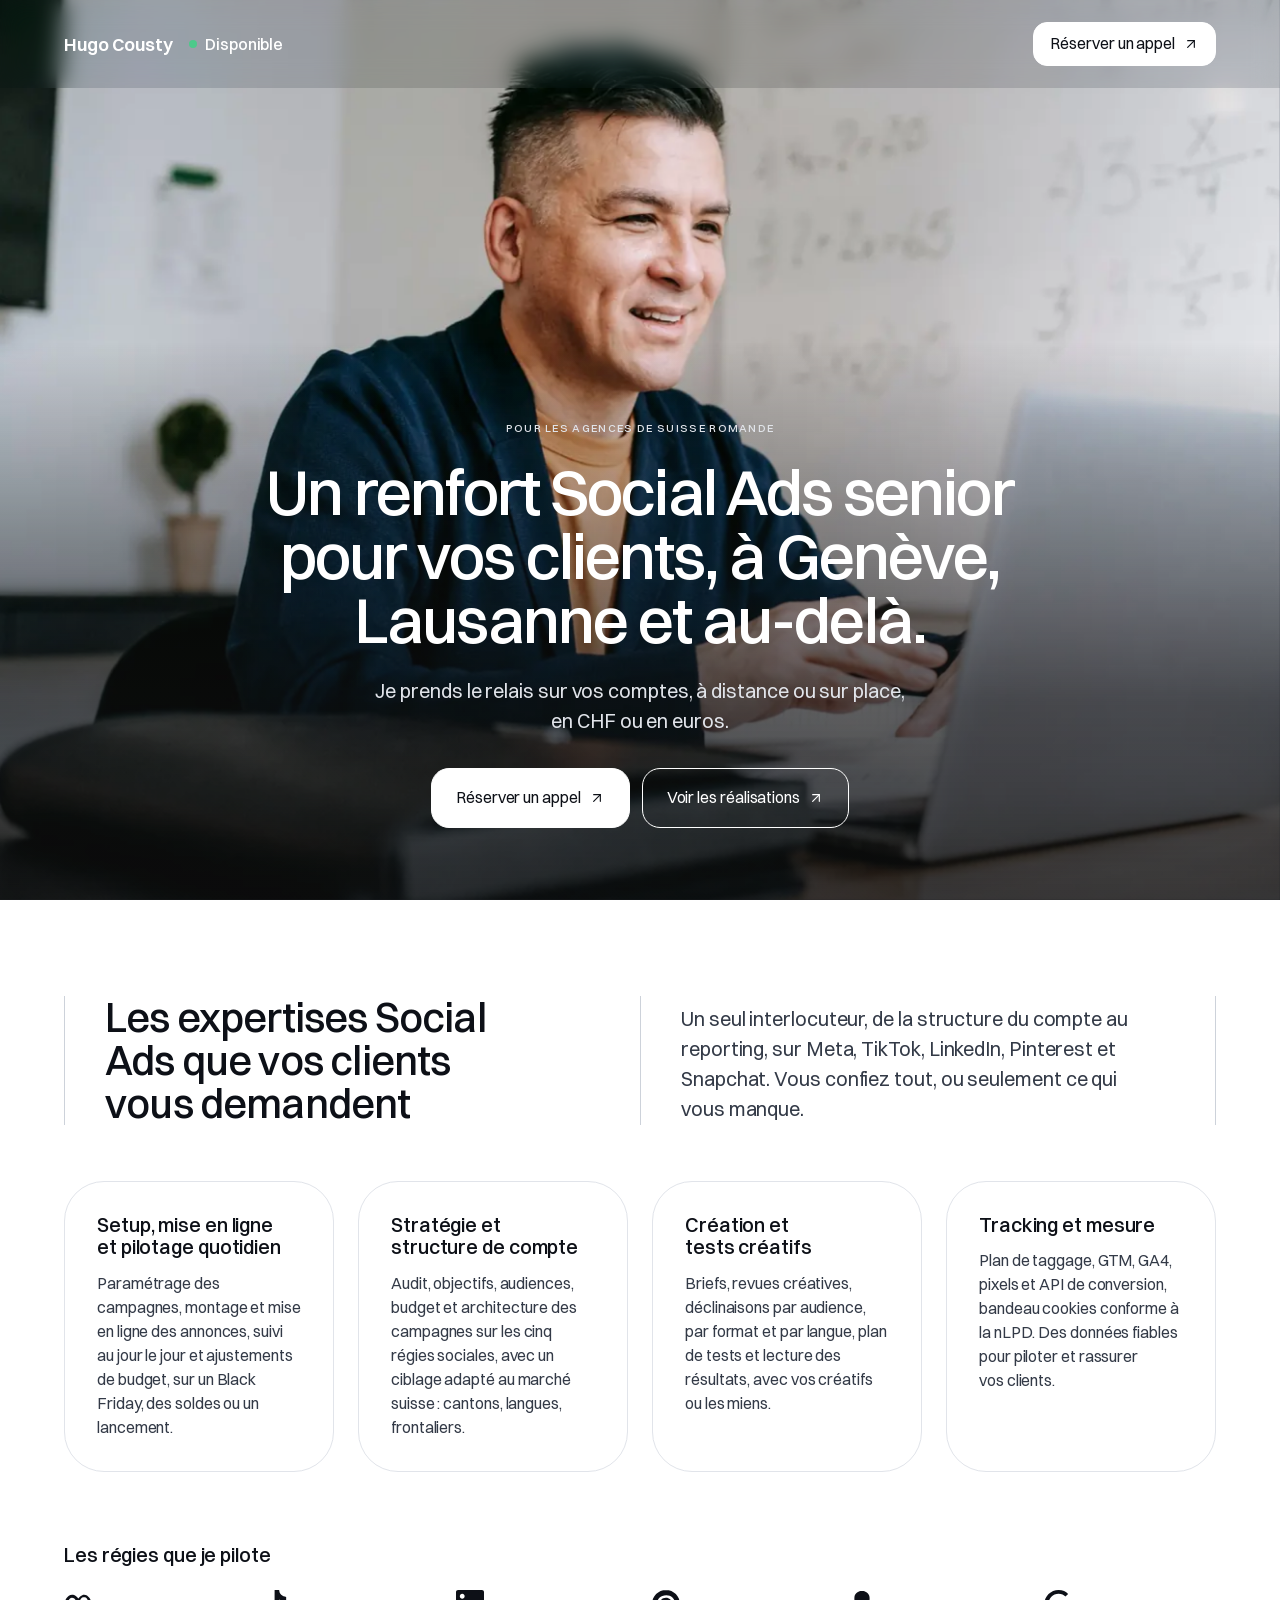
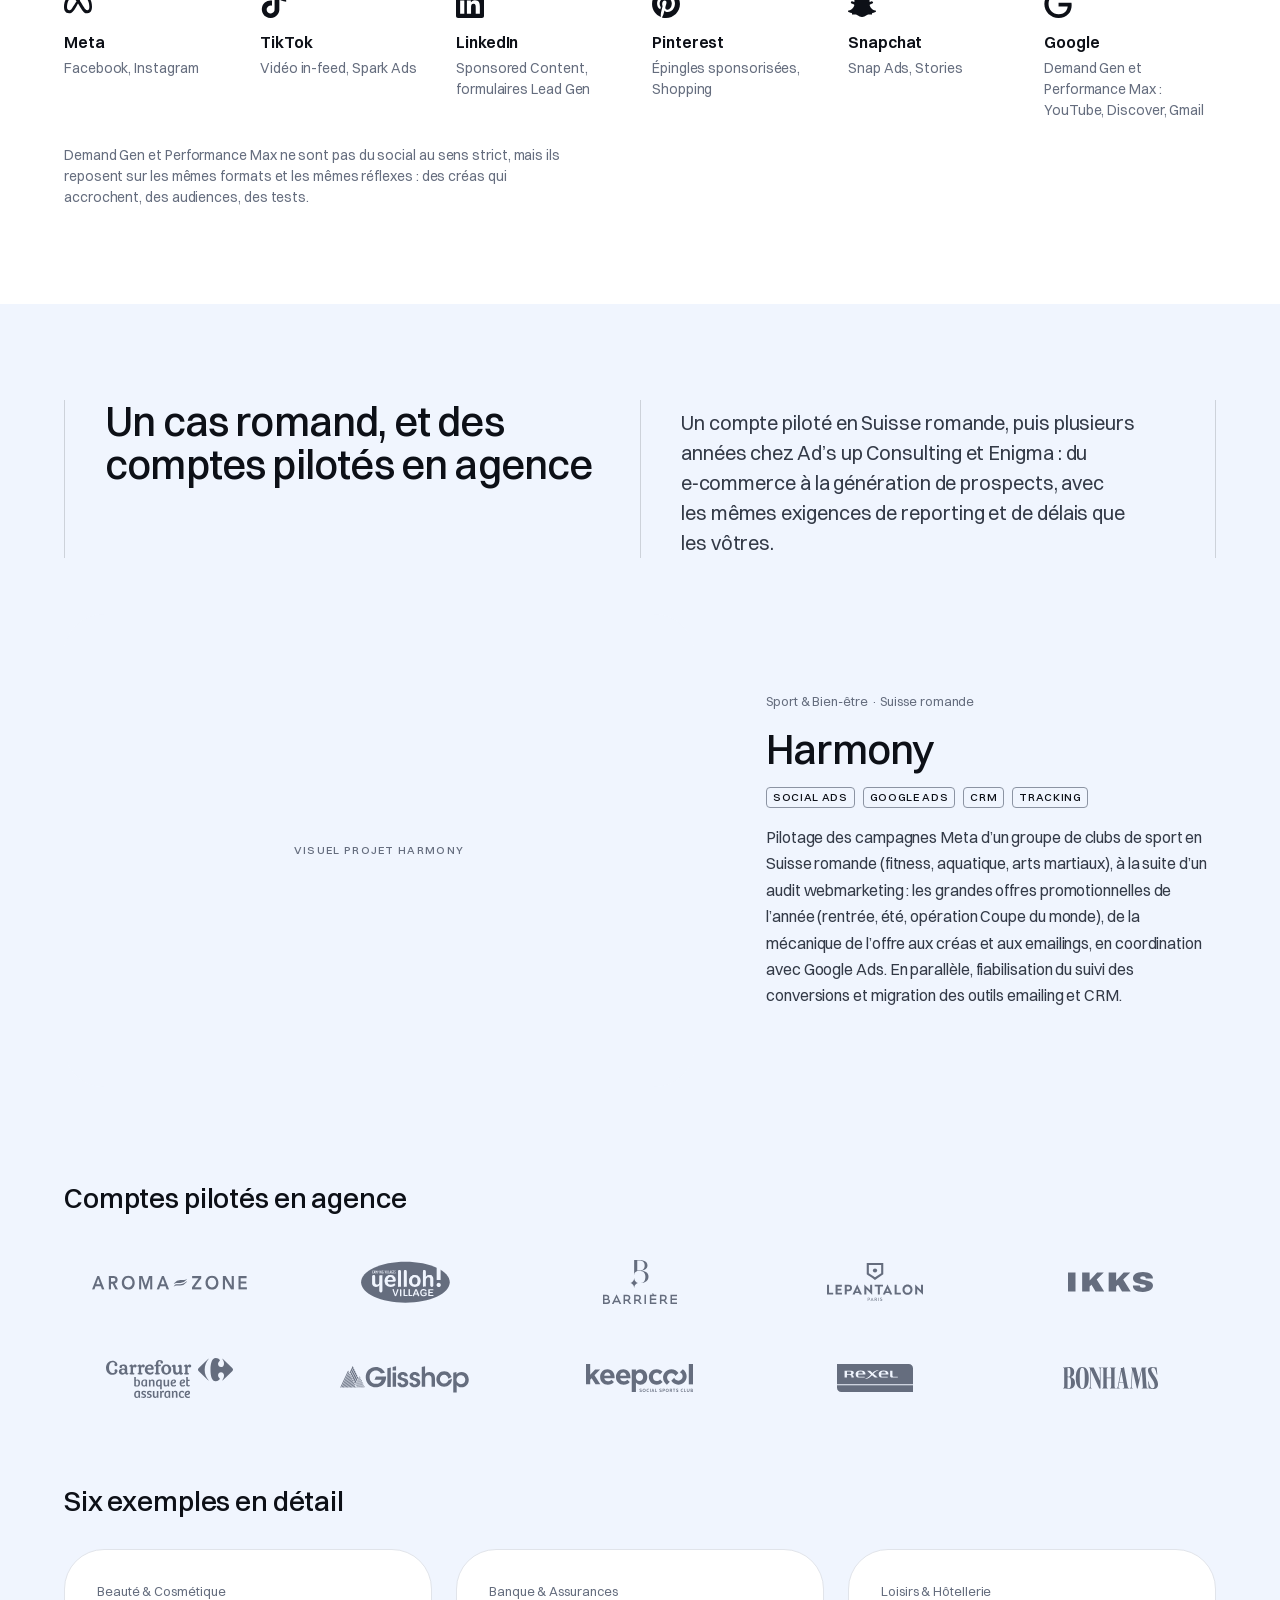
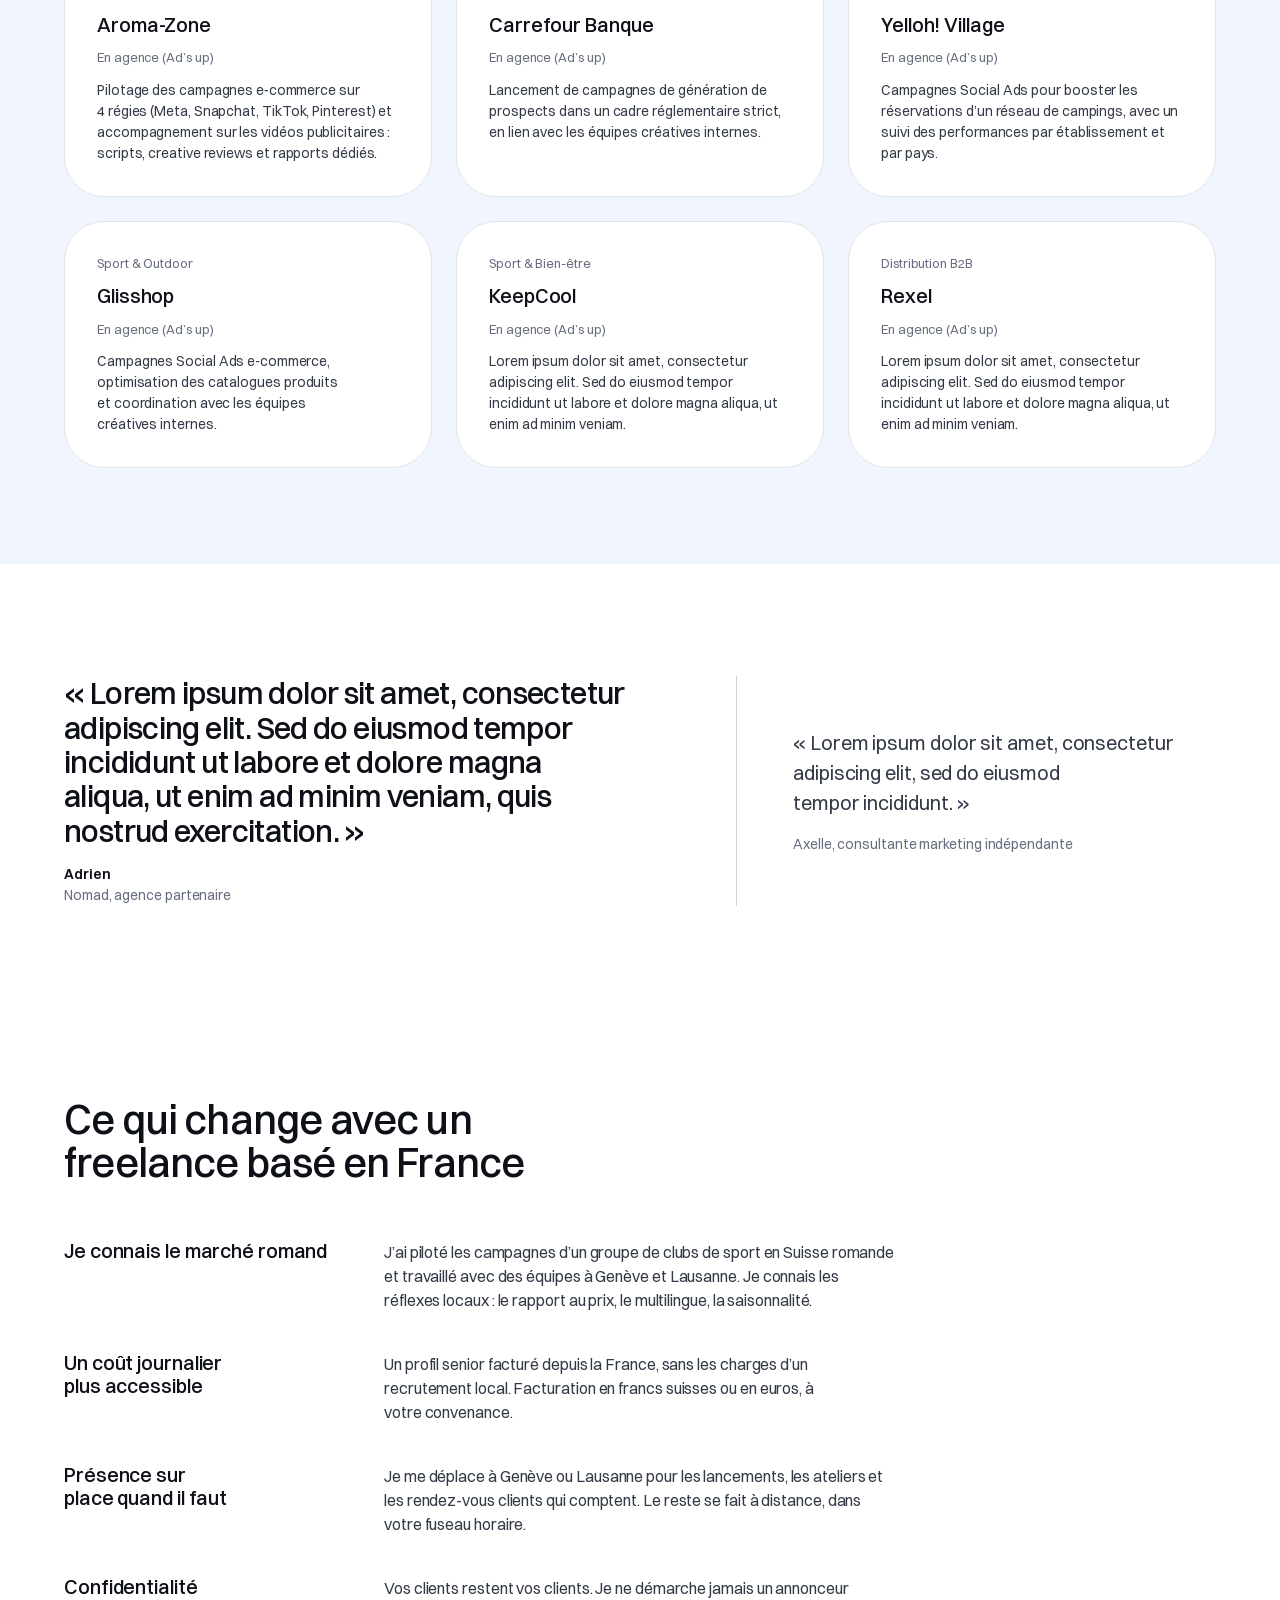
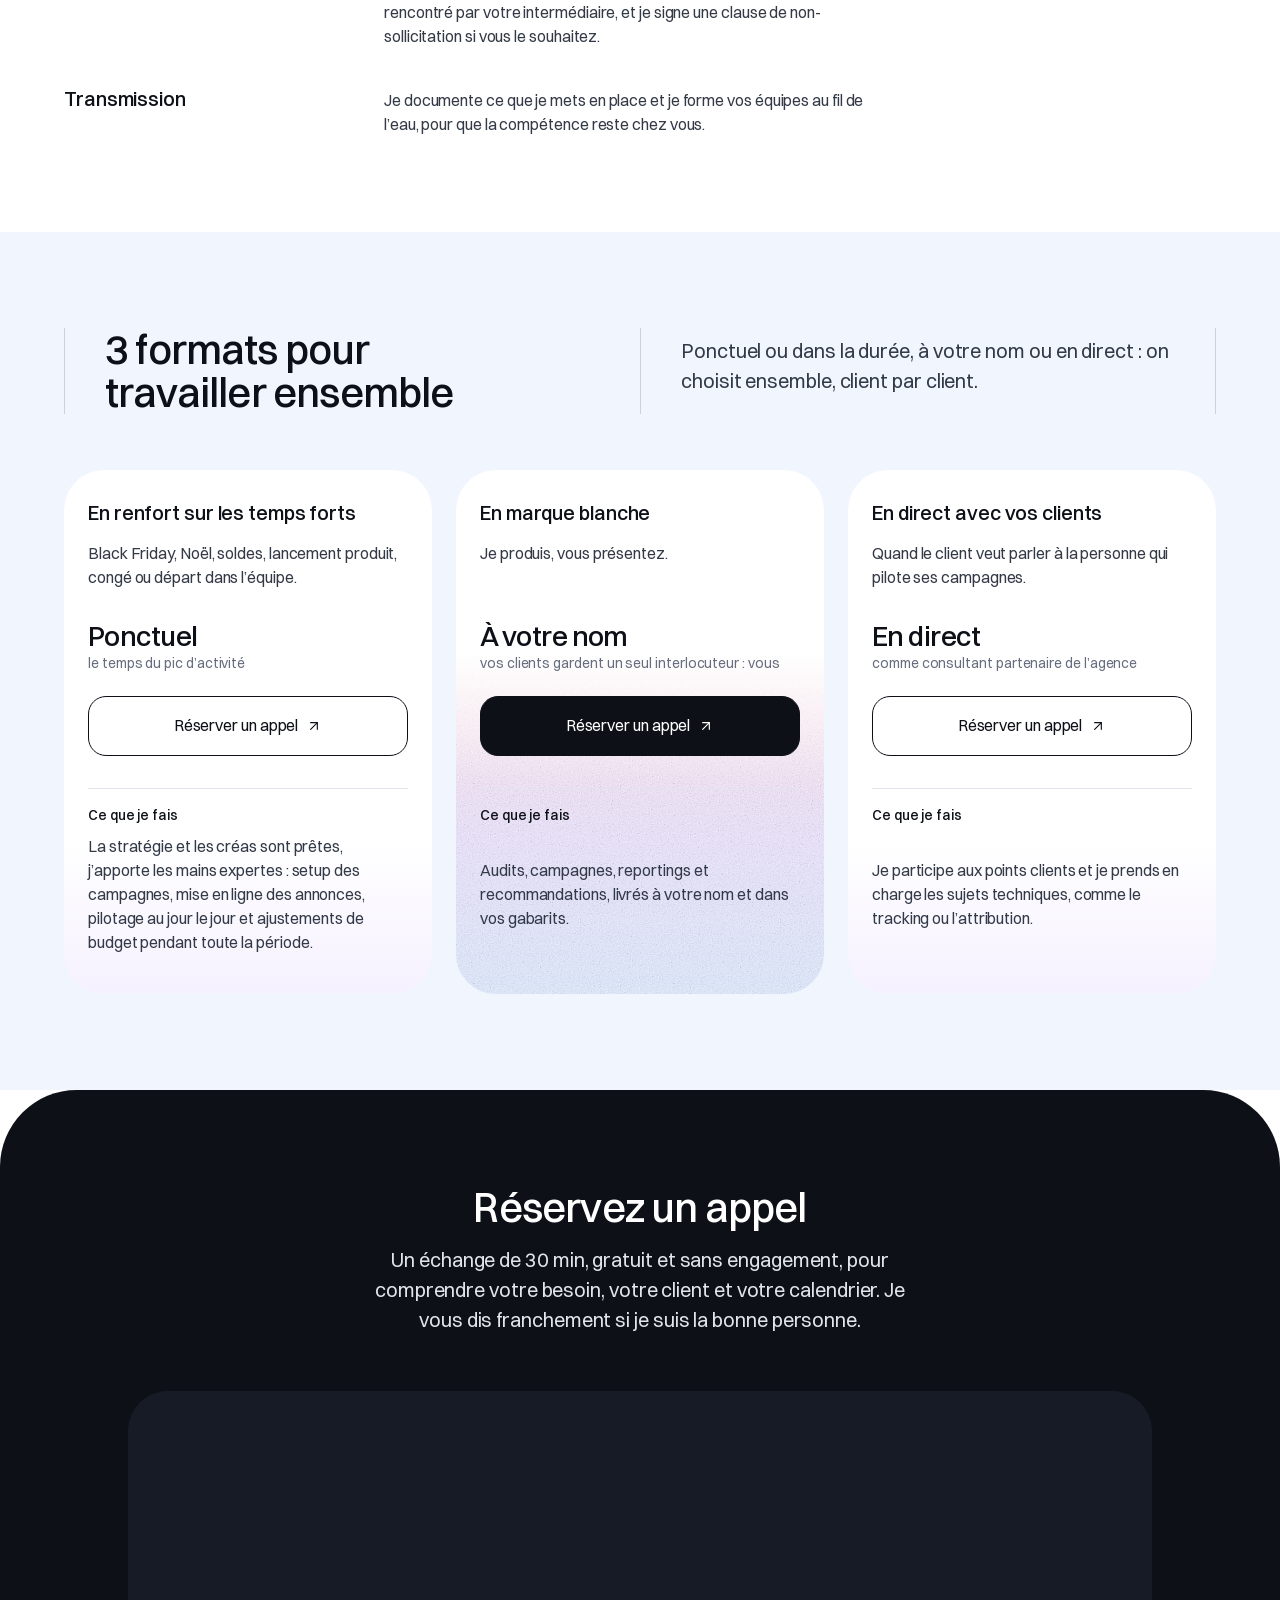
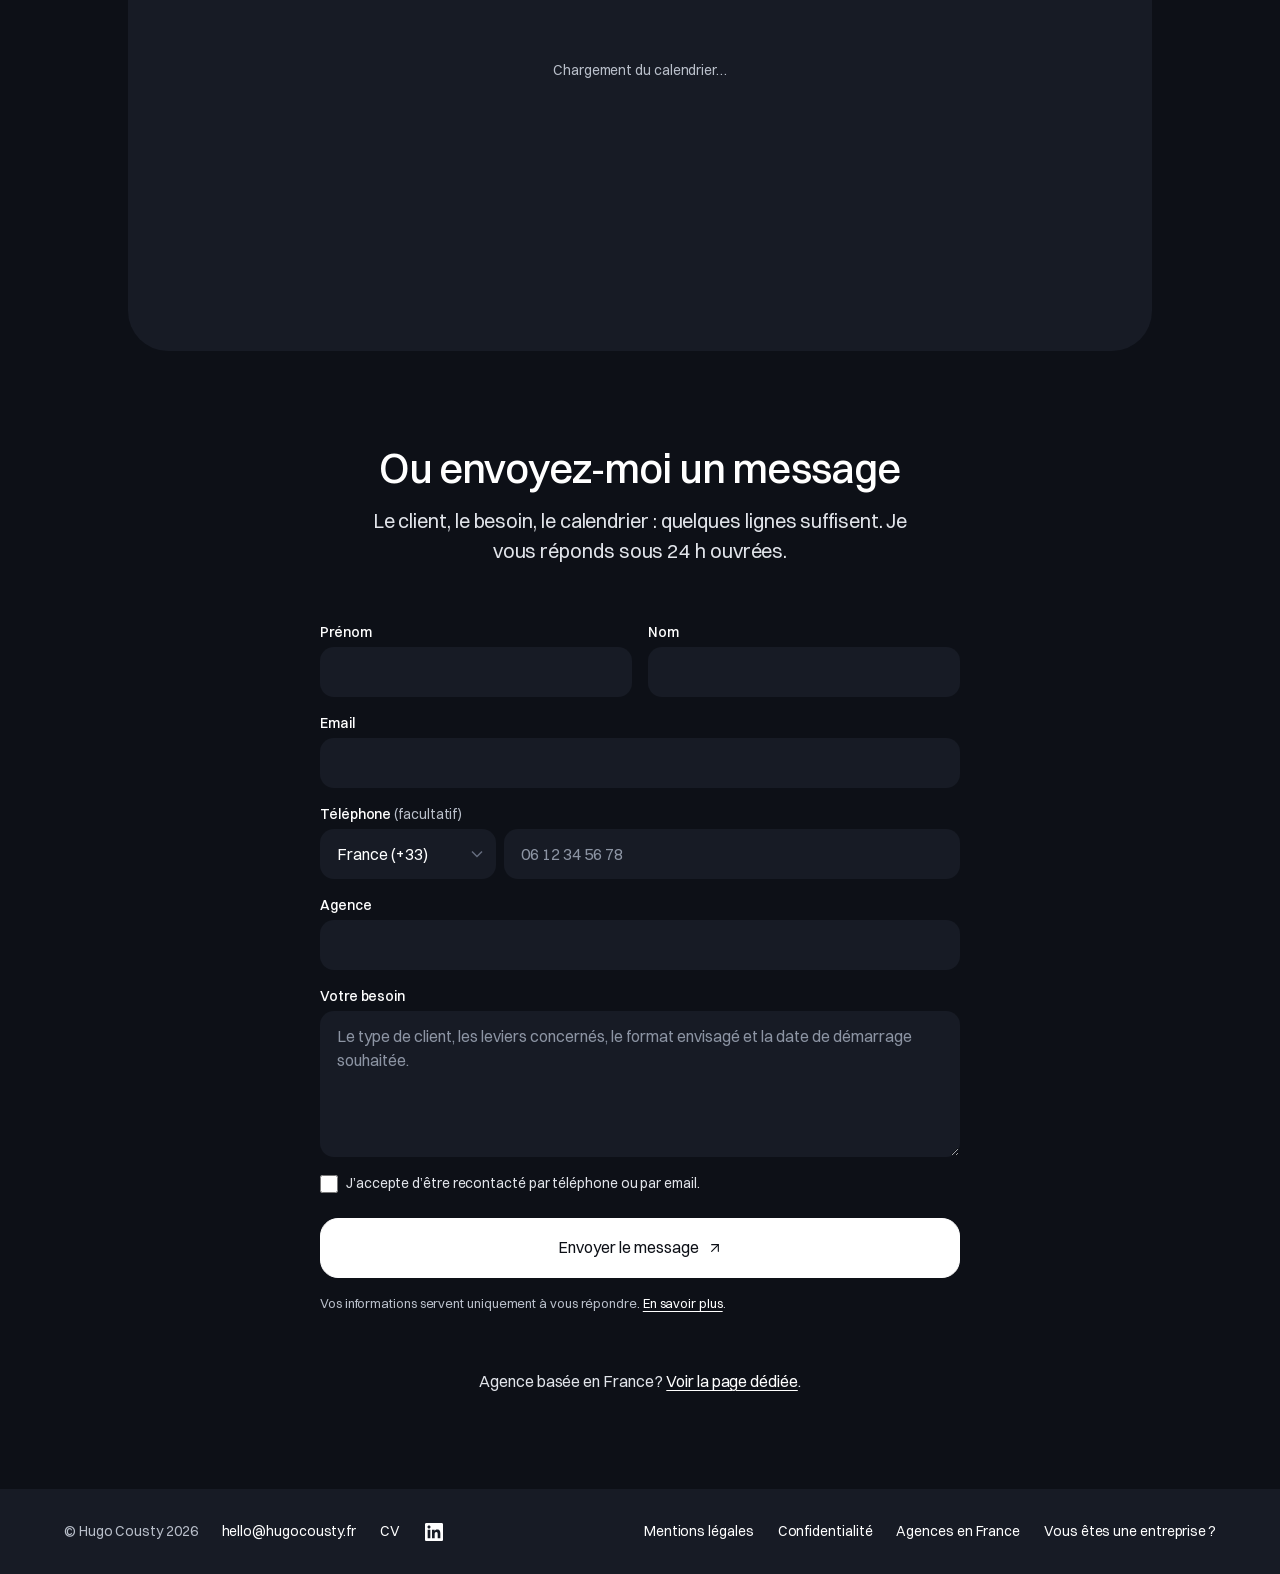
==== agences-suisse/index.html @ 8ebab6da "Pages agences : deux témoignages seulement (Adrien et Axelle) - Avis de Houda retiré des pages agenc" ====
<!doctype html>
<html lang="fr">
<head>
  <meta charset="utf-8">
  <meta name="viewport" content="width=device-width, initial-scale=1">
  <title>Consultant Social Ads freelance pour agences en Suisse romande · Hugo Cousty</title>
  <meta name="description" content="Renfort Social Ads senior pour agences de Genève, Lausanne et Suisse romande : Meta, TikTok, LinkedIn, Pinterest, Snapchat. Facturation en CHF, déplacements à Genève.">
  <link rel="canonical" href="https://hugocousty.fr/agences-suisse/">

  <meta property="og:type" content="website">
  <meta property="og:locale" content="fr_CH">
  <meta property="og:url" content="https://hugocousty.fr/agences-suisse/">
  <meta property="og:title" content="Consultant Social Ads freelance pour agences en Suisse romande · Hugo Cousty">
  <meta property="og:description" content="Renfort Social Ads senior pour agences de Genève, Lausanne et Suisse romande : Meta, TikTok, LinkedIn, Pinterest, Snapchat. Facturation en CHF, déplacements à Genève.">
  <meta property="og:image" content="https://hugocousty.fr/assets/img/og-image.jpg">
  <meta property="og:image:width" content="1200">
  <meta property="og:image:height" content="627">
  <meta name="twitter:card" content="summary_large_image">

  <link rel="preload" href="/assets/fonts/Switzer-400.woff2" as="font" type="font/woff2" crossorigin>
  <link rel="preload" href="/assets/fonts/Switzer-600.woff2" as="font" type="font/woff2" crossorigin>
  <link rel="stylesheet" href="/assets/css/tokens.css">
  <link rel="stylesheet" href="/assets/css/base.css">
  <link rel="stylesheet" href="/assets/css/sections.css">
  <script src="/assets/js/main.js" defer></script>
</head>
<body>

  <a class="skip-link" href="#contenu">Aller au contenu</a>

  <!-- HEADER (version page secondaire : retour à l'accueil + CTA vers le contact de cette page) -->
  <header class="site-header" data-header>
    <div class="site-header__inner">
      <a class="site-id" href="/" aria-label="Hugo Cousty, retour à l’accueil">
        <span class="site-id__name" aria-hidden="true">Hugo Cousty</span>
        <img class="avatar" src="/assets/img/avatar.webp" alt="" width="64" height="64">
        <span class="status"><span class="status__dot" aria-hidden="true"></span>Disponible</span>
      </a>
      <div class="site-header__actions">
        <a class="btn btn--primary btn--small site-header__cta" href="#reserver">Réserver un appel</a>
      </div>
    </div>
  </header>

  <main id="contenu">

    <!-- ===================================================================
         1. HERO — même composant que l'accueil : photo plein écran, texte dessus
         =================================================================== -->
    <section class="hero hero--center" id="top" aria-labelledby="hero-title" data-theme="inverse">
      <div class="hero__media">
        <img class="hero__photo" src="/assets/img/hero-hugo-1400.webp"
             srcset="/assets/img/hero-hugo-900.webp 900w, /assets/img/hero-hugo-1400.webp 1400w, /assets/img/hero-hugo-2000.webp 2000w"
             sizes="100vw" width="2000" height="1335" fetchpriority="high"
             alt="Hugo Cousty, souriant, au travail devant son ordinateur portable">
      </div>

      <div class="hero__body">
        <div class="hero__panel">
          <p class="eyebrow">Pour les agences de Suisse romande</p>
          <h1 class="hero__title" id="hero-title">Un renfort Social Ads senior pour vos clients, à Genève, Lausanne et au-delà.</h1>
          <p class="hero__lead">Je prends le relais sur vos comptes, à distance ou sur place, en CHF ou en euros.</p>

          <div class="hero__actions" data-sticky-cta-hide>
            <a class="btn btn--primary" href="#reserver">Réserver un appel</a>
            <a class="btn btn--secondary" href="#realisations">Voir les réalisations</a>
          </div>
        </div>
      </div>
    </section>


    <!-- ===================================================================
         2. EXPERTISES
         =================================================================== -->
    <section class="section" id="expertises" aria-labelledby="expertises-title">
      <div class="container">
        <header class="section-head">
          <h2 id="expertises-title">Les expertises Social Ads que vos clients vous demandent</h2>
          <p class="section-head__intro">Un seul interlocuteur, de la structure du compte au reporting, sur Meta, TikTok, LinkedIn, Pinterest et Snapchat. Vous confiez tout, ou seulement ce qui vous manque.</p>
        </header>

        <ul class="expertises">
          <li class="card">
            <h3 class="card__title">Setup, mise en ligne et pilotage quotidien</h3>
            <p>Paramétrage des campagnes, montage et mise en ligne des annonces, suivi au jour le jour et ajustements de budget, sur un Black Friday, des soldes ou un lancement.</p>
          </li>
          <li class="card">
            <h3 class="card__title">Stratégie et structure de compte</h3>
            <p>Audit, objectifs, audiences, budget et architecture des campagnes sur les cinq régies sociales, avec un ciblage adapté au marché suisse : cantons, langues, frontaliers.</p>
          </li>
          <li class="card">
            <h3 class="card__title">Création et tests créatifs</h3>
            <p>Briefs, revues créatives, déclinaisons par audience, par format et par langue, plan de tests et lecture des résultats, avec vos créatifs ou les miens.</p>
          </li>
          <li class="card">
            <h3 class="card__title">Tracking et mesure</h3>
            <p>Plan de taggage, GTM, GA4, pixels et API de conversion, bandeau cookies conforme à la nLPD. Des données fiables pour piloter et rassurer vos clients.</p>
          </li>
        </ul>

        <!-- Régies pilotées, Google Demand Gen et Performance Max en complément -->
        <div class="networks">
          <h3 class="networks__title">Les régies que je pilote</h3>
          <ul class="networks__list">
            <li class="network"><span class="network__logo" style="--logo: url(/assets/img/regies/meta.svg)" aria-hidden="true"></span><strong>Meta</strong><span>Facebook, Instagram</span></li>
            <li class="network"><span class="network__logo" style="--logo: url(/assets/img/regies/tiktok.svg)" aria-hidden="true"></span><strong>TikTok</strong><span>Vidéo in-feed, Spark Ads</span></li>
            <li class="network"><span class="network__logo" style="--logo: url(/assets/img/regies/linkedin.svg)" aria-hidden="true"></span><strong>LinkedIn</strong><span>Sponsored Content, formulaires Lead Gen</span></li>
            <li class="network"><span class="network__logo" style="--logo: url(/assets/img/regies/pinterest.svg)" aria-hidden="true"></span><strong>Pinterest</strong><span>Épingles sponsorisées, Shopping</span></li>
            <li class="network"><span class="network__logo" style="--logo: url(/assets/img/regies/snapchat.svg)" aria-hidden="true"></span><strong>Snapchat</strong><span>Snap Ads, Stories</span></li>
            <li class="network"><span class="network__logo" style="--logo: url(/assets/img/regies/google.svg)" aria-hidden="true"></span><strong>Google</strong><span>Demand Gen et Performance Max : YouTube, Discover, Gmail</span></li>
          </ul>
          <p class="networks__note">Demand Gen et Performance Max ne sont pas du social au sens strict, mais ils reposent sur les mêmes formats et les mêmes réflexes : des créas qui accrochent, des audiences, des tests.</p>
        </div>
      </div>
    </section>


    <!-- ===================================================================
         3. RÉALISATIONS — les 10 comptes pilotés en agence (logos), puis
         6 exemples détaillés. Pour détailler un autre compte : dupliquer
         une <li class="project-card">, en gardant un nombre pair.
         =================================================================== -->
    <section class="section section--sunken" id="realisations" aria-labelledby="realisations-title">
      <div class="container">
        <header class="section-head">
          <h2 id="realisations-title">Un cas romand, et des comptes pilotés en agence</h2>
          <p class="section-head__intro">Un compte piloté en Suisse romande, puis plusieurs années chez Ad’s up Consulting et Enigma : du e&#8209;commerce à la génération de prospects, avec les mêmes exigences de reporting et de délais que les vôtres.</p>
        </header>

        <!-- Projet à la une : Harmony, le cas romand -->
        <article class="featured" aria-labelledby="harmony-title">
          <div class="placeholder featured__visual" role="img" aria-label="Visuel projet Harmony : écrans des campagnes et des offres">Visuel projet Harmony</div>

          <div class="featured__body">
            <p class="project__sector">Sport &amp; Bien-être · Suisse romande</p>
            <h3 class="featured__title" id="harmony-title">Harmony</h3>
            <ul class="tags" aria-label="Expertises mobilisées">
              <li class="tag">Social Ads</li>
              <li class="tag">Google Ads</li>
              <li class="tag">CRM</li>
              <li class="tag">Tracking</li>
            </ul>
            <p>Pilotage des campagnes Meta d’un groupe de clubs de sport en Suisse romande (fitness, aquatique, arts martiaux), à la suite d’un audit webmarketing : les grandes offres promotionnelles de l’année (rentrée, été, opération Coupe du monde), de la mécanique de l’offre aux créas et aux emailings, en coordination avec Google Ads. En parallèle, fiabilisation du suivi des conversions et migration des outils emailing et CRM.</p>
          </div>
        </article>

        <h3 class="projects__subtitle">Comptes pilotés en agence</h3>

        <ul class="logos__list logos__list--ten" aria-label="Comptes pilotés en agence">
          <li><span class="client-logo" role="img" aria-label="Aroma-Zone" style="--logo: url(/assets/img/logos/aroma-zone.svg); --logo-ratio: 268 / 26; --logo-h: 15px"></span></li>
          <li><span class="client-logo" role="img" aria-label="Yelloh! Village" style="--logo: url(/assets/img/logos/yelloh-village.svg); --logo-ratio: 45 / 21; --logo-h: 42px"></span></li>
          <li><span class="client-logo" role="img" aria-label="Groupe Barrière" style="--logo: url(/assets/img/logos/groupe-barriere.svg); --logo-ratio: 81 / 48; --logo-h: 44px"></span></li>
          <li><span class="client-logo" role="img" aria-label="Le Pantalon" style="--logo: url(/assets/img/logos/le-pantalon.svg); --logo-ratio: 705.31 / 279.55; --logo-h: 38px"></span></li>
          <li><span class="client-logo" role="img" aria-label="IKKS" style="--logo: url(/assets/img/logos/ikks.svg); --logo-ratio: 718 / 168.5; --logo-h: 20px"></span></li>
          <li><span class="client-logo" role="img" aria-label="Carrefour Banque" style="--logo: url(/assets/img/logos/carrefour-banque.svg); --logo-ratio: 322.3 / 101.5; --logo-h: 40px"></span></li>
          <li><span class="client-logo" role="img" aria-label="Glisshop" style="--logo: url(/assets/img/logos/glisshop.svg); --logo-ratio: 222 / 50; --logo-h: 29px"></span></li>
          <li><span class="client-logo" role="img" aria-label="KeepCool" style="--logo: url(/assets/img/logos/keepcool.svg); --logo-ratio: 107 / 28; --logo-h: 28px"></span></li>
          <li><span class="client-logo" role="img" aria-label="Rexel" style="--logo: url(/assets/img/logos/rexel.svg); --logo-ratio: 162.69 / 59.87; --logo-h: 28px"></span></li>
          <li><span class="client-logo" role="img" aria-label="Bonhams" style="--logo: url(/assets/img/logos/bonhams.svg); --logo-ratio: 522 / 120; --logo-h: 22px"></span></li>
        </ul>

        <h3 class="projects__subtitle">Six exemples en détail</h3>

        <ul class="projects" aria-label="Exemples détaillés">

          <li class="project-card">
            <p class="project__sector">Beauté &amp; Cosmétique</p>
            <h3 class="project-card__title">Aroma-Zone</h3>
            <p class="project-card__context">En agence (Ad’s up)</p>
            <p>Pilotage des campagnes e&#8209;commerce sur 4&nbsp;régies (Meta, Snapchat, TikTok, Pinterest) et accompagnement sur les vidéos publicitaires : scripts, creative reviews et rapports dédiés.</p>
          </li>

          <li class="project-card">
            <p class="project__sector">Banque &amp; Assurances</p>
            <h3 class="project-card__title">Carrefour Banque</h3>
            <p class="project-card__context">En agence (Ad’s up)</p>
            <p>Lancement de campagnes de génération de prospects dans un cadre réglementaire strict, en lien avec les équipes créatives internes.</p>
          </li>

          <li class="project-card">
            <p class="project__sector">Loisirs &amp; Hôtellerie</p>
            <h3 class="project-card__title">Yelloh! Village</h3>
            <p class="project-card__context">En agence (Ad’s up)</p>
            <p>Campagnes Social Ads pour booster les réservations d’un réseau de campings, avec un suivi des performances par établissement et par pays.</p>
          </li>

          <li class="project-card">
            <p class="project__sector">Sport &amp; Outdoor</p>
            <h3 class="project-card__title">Glisshop</h3>
            <p class="project-card__context">En agence (Ad’s up)</p>
            <p>Campagnes Social Ads e&#8209;commerce, optimisation des catalogues produits et coordination avec les équipes créatives internes.</p>
          </li>

          <li class="project-card">
            <p class="project__sector">Sport &amp; Bien-être</p>
            <h3 class="project-card__title">KeepCool</h3>
            <p class="project-card__context">En agence (Ad’s up)</p>
            <!-- À remplacer : texte provisoire -->
            <p>Lorem ipsum dolor sit amet, consectetur adipiscing elit. Sed do eiusmod tempor incididunt ut labore et dolore magna aliqua, ut enim ad minim veniam.</p>
          </li>

          <li class="project-card">
            <p class="project__sector">Distribution B2B</p>
            <h3 class="project-card__title">Rexel</h3>
            <p class="project-card__context">En agence (Ad’s up)</p>
            <!-- À remplacer : texte provisoire -->
            <p>Lorem ipsum dolor sit amet, consectetur adipiscing elit. Sed do eiusmod tempor incididunt ut labore et dolore magna aliqua, ut enim ad minim veniam.</p>
          </li>

        </ul>
      </div>
    </section>


    <!-- ===================================================================
         4. TÉMOIGNAGES — les mêmes témoignages clients que l'accueil
         (section 7 de index.html) : copier-coller les textes une fois
         remplis. Pas de témoignage d'agence pour l'instant.
         =================================================================== -->
    <section class="section" id="temoignages" aria-labelledby="temoignages-title">
      <div class="container">
        <h2 class="visually-hidden" id="temoignages-title">Témoignages de clients</h2>

        <div class="testimonials">
          <figure class="testimonial testimonial--main">
            <!-- À remplacer : texte provisoire -->
            <blockquote class="testimonial__quote">
              <p>«&nbsp;Lorem ipsum dolor sit amet, consectetur adipiscing elit. Sed do eiusmod tempor incididunt ut labore et dolore magna aliqua, ut enim ad minim veniam, quis nostrud exercitation.&nbsp;»</p>
            </blockquote>
            <figcaption class="testimonial__author">
              <span class="testimonial__name">Adrien</span>
              <span class="testimonial__role">Nomad, agence partenaire</span>
            </figcaption>
          </figure>

          <figure class="testimonial testimonial--solo">
            <!-- À remplacer : texte provisoire -->
            <blockquote class="testimonial__quote">
              <p>«&nbsp;Lorem ipsum dolor sit amet, consectetur adipiscing elit, sed do eiusmod tempor incididunt.&nbsp;»</p>
            </blockquote>
            <figcaption class="testimonial__author">Axelle, consultante marketing indépendante</figcaption>
          </figure>


        </div>
      </div>
    </section>


    <!-- ===================================================================
         5. CE QUE VOUS Y GAGNEZ
         =================================================================== -->
    <section class="section" aria-labelledby="gains-title">
      <div class="container">
        <header class="section-head">
          <h2 id="gains-title">Ce qui change avec un freelance basé en France</h2>
        </header>

        <ul class="points">
          <li class="points__item">
            <h3>Je connais le marché romand</h3>
            <p>J’ai piloté les campagnes d’un groupe de clubs de sport en Suisse romande et travaillé avec des équipes à Genève et Lausanne. Je connais les réflexes locaux : le rapport au prix, le multilingue, la saisonnalité.</p>
          </li>
          <li class="points__item">
            <h3>Un coût journalier plus accessible</h3>
            <p>Un profil senior facturé depuis la France, sans les charges d’un recrutement local. Facturation en francs suisses ou en euros, à votre convenance.</p>
          </li>
          <li class="points__item">
            <h3>Présence sur place quand il faut</h3>
            <p>Je me déplace à Genève ou Lausanne pour les lancements, les ateliers et les rendez-vous clients qui comptent. Le reste se fait à distance, dans votre fuseau horaire.</p>
          </li>
          <li class="points__item">
            <h3>Confidentialité</h3>
            <p>Vos clients restent vos clients. Je ne démarche jamais un annonceur rencontré par votre intermédiaire, et je signe une clause de non-sollicitation si vous le souhaitez.</p>
          </li>
          <li class="points__item">
            <h3>Transmission</h3>
            <p>Je documente ce que je mets en place et je forme vos équipes au fil de l’eau, pour que la compétence reste chez vous.</p>
          </li>
        </ul>
      </div>
    </section>



    <!-- ===================================================================
         6. FORMATS DE COLLABORATION (ancre #formats)
         =================================================================== -->
    <section class="section section--sunken" id="formats" aria-labelledby="formats-title">
      <div class="container">
        <header class="section-head">
          <h2 id="formats-title">3&nbsp;formats pour travailler ensemble</h2>
          <p class="section-head__intro">Ponctuel ou dans la durée, à votre nom ou en direct&nbsp;: on choisit ensemble, client par client.</p>
        </header>

        <!-- Cartes façon grille tarifaire, comme sur l'accueil. Le format
             mis en avant (offer--featured) a le bouton plein et le dégradé. -->
        <ul class="offers">
          <li class="offer">
            <h3 class="offer__title">En renfort sur les temps forts</h3>
            <p class="offer__pitch">Black Friday, Noël, soldes, lancement produit, congé ou départ dans l’équipe.</p>
            <p class="offer__value">Ponctuel <span>le temps du pic d’activité</span></p>
            <a class="btn btn--secondary btn--block" href="#reserver">Réserver un appel</a>
            <div class="offer__row">
              <p class="offer__label">Ce que je fais</p>
              <p>La stratégie et les créas sont prêtes, j’apporte les mains expertes&nbsp;: setup des campagnes, mise en ligne des annonces, pilotage au jour le jour et ajustements de budget pendant toute la période.</p>
            </div>
          </li>
          <li class="offer offer--featured">
            <h3 class="offer__title">En marque blanche</h3>
            <p class="offer__pitch">Je produis, vous présentez.</p>
            <p class="offer__value">À votre nom <span>vos clients gardent un seul interlocuteur&nbsp;: vous</span></p>
            <a class="btn btn--primary btn--block" href="#reserver">Réserver un appel</a>
            <div class="offer__row">
              <p class="offer__label">Ce que je fais</p>
              <p>Audits, campagnes, reportings et recommandations, livrés à votre nom et dans vos gabarits.</p>
            </div>
          </li>
          <li class="offer">
            <h3 class="offer__title">En direct avec vos clients</h3>
            <p class="offer__pitch">Quand le client veut parler à la personne qui pilote ses campagnes.</p>
            <p class="offer__value">En direct <span>comme consultant partenaire de l’agence</span></p>
            <a class="btn btn--secondary btn--block" href="#reserver">Réserver un appel</a>
            <div class="offer__row">
              <p class="offer__label">Ce que je fais</p>
              <p>Je participe aux points clients et je prends en charge les sujets techniques, comme le tracking ou l’attribution.</p>
            </div>
          </li>
        </ul>
      </div>
    </section>

    <!-- ===================================================================
         7. CONTACT (ancre #contact) — mêmes deux chemins que l'accueil
         =================================================================== -->
    <section class="section section--contact" id="contact" aria-labelledby="contact-title" data-theme="inverse" data-sticky-cta-hide>
      <div class="container">
        <!-- Deux façons de prendre contact, l'une sous l'autre et toutes deux
             visibles : réserver un appel (calendrier Cal.com), ou écrire
             (formulaire Brevo). #reserver est la cible des boutons « Réserver ». -->
        <div class="contact__block" id="reserver">
          <header class="section-head section-head--center">
            <h2 id="contact-title">Réservez un appel</h2>
            <p class="section-head__intro">Un échange de 30&nbsp;min, gratuit et sans engagement, pour comprendre votre besoin, votre client et votre calendrier. Je vous dis franchement si je suis la bonne personne.</p>
          </header>
          <!-- Calendrier Cal.com, chargé par main.js (module 6) à l'approche de la
               section. Pour changer de type de rendez-vous : modifier
               data-cal-link ici. -->
          <div class="booking" id="cal-booking" data-cal-link="hugo-cousty-zfq5r8/secret" data-cal-namespace="secret"></div>
        </div>

        <div class="contact__block contact__block--form">
          <header class="section-head section-head--center">
            <h2 id="message-title">Ou envoyez&#8209;moi un message</h2>
            <p class="section-head__intro">Le client, le besoin, le calendrier&nbsp;: quelques lignes suffisent. Je vous réponds sous 24&nbsp;h ouvrées.</p>
          </header>
          <!-- FORMULAIRE BREVO
               Envoi vers le formulaire Brevo « contact » : chaque demande crée
               ou met à jour un contact dans Brevo. Les noms de champs (PRENOM,
               NOM, EMAIL, SMS, ENTREPRISE, DETAILS, OPT_IN) sont ceux des
               attributs Brevo : ne pas les renommer.
               main.js envoie le formulaire en arrière-plan puis redirige vers
               /merci/ ; sans JS, l'envoi classique affiche la page de Brevo.
               « email_address_check » est le piège à robots de Brevo. -->
          <form class="form" action="https://69d584e9.sibforms.com/serve/[base64]" method="post" data-contact-form>
            <div class="form__row">
              <div class="field">
                <label class="field__label" for="contact-prenom">Prénom</label>
                <input class="field__input" id="contact-prenom" name="PRENOM" type="text" maxlength="200" autocomplete="given-name" required>
              </div>
              <div class="field">
                <label class="field__label" for="contact-nom">Nom</label>
                <input class="field__input" id="contact-nom" name="NOM" type="text" maxlength="200" autocomplete="family-name" required>
              </div>
            </div>
            <div class="field">
              <label class="field__label" for="contact-email">Email</label>
              <input class="field__input" id="contact-email" name="EMAIL" type="email" autocomplete="email" required>
            </div>
            <div class="field">
              <label class="field__label" for="contact-tel">Téléphone <span class="field__optional">(facultatif)</span></label>
              <div class="field__phone">
                <select class="field__input" name="SMS__COUNTRY_CODE" aria-label="Indicatif du pays" autocomplete="tel-country-code">
                  <option value="+33" selected>France (+33)</option>
                  <option value="+41">Suisse (+41)</option>
                  <option value="+32">Belgique (+32)</option>
                  <option value="+352">Luxembourg (+352)</option>
                  <option value="+377">Monaco (+377)</option>
                  <option value="+1">Canada / États-Unis (+1)</option>
                  <option value="+49">Allemagne (+49)</option>
                  <option value="+34">Espagne (+34)</option>
                  <option value="+39">Italie (+39)</option>
                  <option value="+44">Royaume-Uni (+44)</option>
                  <option value="+31">Pays-Bas (+31)</option>
                  <option value="+351">Portugal (+351)</option>
                </select>
                <input class="field__input" id="contact-tel" name="SMS" type="tel" inputmode="tel" autocomplete="tel-national" pattern="[0-9 .()+\-]{6,22}" placeholder="06 12 34 56 78">
              </div>
            </div>
            <div class="field">
              <label class="field__label" for="contact-entreprise">Agence</label>
              <input class="field__input" id="contact-entreprise" name="ENTREPRISE" type="text" maxlength="200" autocomplete="organization" required>
            </div>
            <div class="field">
              <label class="field__label" for="contact-details">Votre besoin</label>
              <textarea class="field__input" id="contact-details" name="DETAILS" rows="5" maxlength="500" required placeholder="Le type de client, les leviers concernés, le format envisagé et la date de démarrage souhaitée."></textarea>
            </div>
            <label class="field__check">
              <input type="checkbox" name="OPT_IN" value="1" required>
              <span>J’accepte d’être recontacté par téléphone ou par email.</span>
            </label>
            <div class="field field--trap" aria-hidden="true">
              <label for="contact-check">Ne pas remplir</label>
              <input id="contact-check" name="email_address_check" type="text" value="" tabindex="-1" autocomplete="off">
            </div>
            <input type="hidden" name="locale" value="fr">

            <button class="btn btn--primary btn--block contact__cta" type="submit">Envoyer le message</button>
            <p class="field__note form__status" role="status" aria-live="polite" data-form-status></p>
            <p class="field__note">Vos informations servent uniquement à vous répondre. <a href="/confidentialite/">En savoir plus</a>.</p>
          </form>
        </div>

        <p class="contact__alt">Agence basée en France&#8239;? <a href="/agences/">Voir la page dédiée</a>.</p>

        <!-- Grand nom en signature, en bas de la section Contact (décoratif) -->
      </div>
    </section>

  </main>


  <!-- FOOTER -->
  <footer class="site-footer site-footer--joined" data-theme="inverse" data-footer>
    <div class="container">
      <div class="site-footer__bar">
        <p class="site-footer__meta">© Hugo Cousty 2026 <a href="mailto:hello@hugocousty.fr">hello@hugocousty.fr</a> <a href="/cv/">CV</a> <a class="site-footer__social" href="https://www.linkedin.com/in/hugo-cousty/" target="_blank" rel="noopener" aria-label="LinkedIn de Hugo Cousty (nouvel onglet)"><span class="site-footer__icon" aria-hidden="true"></span></a></p>
        <ul class="site-footer__list">
          <li><a href="/mentions-legales/">Mentions légales</a></li>
          <li><a href="/confidentialite/">Confidentialité</a></li>
          <li><a href="/agences/">Agences en France</a></li>
          <li><a href="/">Vous êtes une entreprise&#8239;?</a></li>
        </ul>
      </div>
    </div>
  </footer>


  <!-- BARRE CTA MOBILE — collée en bas d'écran (< 768 px) -->
  <div class="sticky-cta" data-theme="inverse" data-sticky-cta>
    <a class="btn btn--primary btn--block" href="#reserver">Réserver un appel</a>
  </div>

</body>
</html>
---- assets/css/tokens.css ----
/* ==========================================================================
   TOKENS — hugocousty.fr
   --------------------------------------------------------------------------
   Toutes les valeurs visuelles du site sont définies ici, et uniquement ici.
   base.css et sections.css ne contiennent aucune valeur en dur.

   Deux parties :
   A. DESIGN SYSTEM — copie des tokens du projet Claude Design
      « Hugo Cousty Design System » (dossier tokens/). Mêmes noms, mêmes
      valeurs. Pour mettre à jour : recopier le fichier correspondant.
   B. SITE — quelques tokens propres au site (en-tête, slider, profondeur…),
      toujours exprimés à partir des tokens du design system.
   ========================================================================== */


/* ==========================================================================
   A. DESIGN SYSTEM
   ========================================================================== */

/* --- A1. Police (tokens/fonts.css) ------------------------------------------
   Switzer (Indian Type Foundry), police unique du site. Gratuite via
   Fontshare, y compris pour un usage commercial (ITF Free Font License,
   voir /assets/fonts/Switzer-licence.txt). Hébergée sur le site :
   4 graisses (400, 500, 600, 700). */

@font-face {
  font-family: "Switzer";
  src: url("../fonts/Switzer-400.woff2") format("woff2");
  font-weight: 400;
  font-style: normal;
  font-display: swap;
}
@font-face {
  font-family: "Switzer";
  src: url("../fonts/Switzer-500.woff2") format("woff2");
  font-weight: 500;
  font-style: normal;
  font-display: swap;
}
@font-face {
  font-family: "Switzer";
  src: url("../fonts/Switzer-600.woff2") format("woff2");
  font-weight: 600;
  font-style: normal;
  font-display: swap;
}
@font-face {
  font-family: "Switzer";
  src: url("../fonts/Switzer-700.woff2") format("woff2");
  font-weight: 700;
  font-style: normal;
  font-display: swap;
}

:root {
  --font-sans: "Switzer", "SF Pro Text", -apple-system, BlinkMacSystemFont, "Segoe UI", "Helvetica Neue", Helvetica, Arial, sans-serif;
  --font-display: "Switzer", "SF Pro Display", -apple-system, BlinkMacSystemFont, "Segoe UI", "Helvetica Neue", Helvetica, Arial, sans-serif;
  --font-mono: var(--font-sans); /* les libellés changent de casse, pas de famille */
}

/* --- A2. Couleurs (tokens/colors.css) --------------------------------------- */
:root {
  /* Encre : gris très foncé, presque noir, avec une pointe de bleu */
  --ink-900: #0D1017;
  --ink-800: #171B25;
  --ink-700: #333A47;
  --ink-500: #656D7E;
  --ink-400: #8C94A3;
  --ink-300: #B9BFCA;

  /* Blanc et gris froids : le fond dominant est le blanc pur */
  --white: #FFFFFF;
  --grey-100: #F0F5FE; /* gris bleuté très clair : blocs de section (témoignages, formats), réservés */
  --grey-200: #E1E4EA;
  --grey-300: #CDD2DA;

  /* Pas de couleur de marque : le système est monochrome. La couleur vient
     des photos (une teinte d'accent pourra être ajoutée plus tard ici). */

  /* États de formulaire : jamais décoratifs */
  --forest-600: #2C6A4C;
  --forest-100: #DEEAE3;
  --amber-600: #9E6510;
  --amber-100: #F5E7D0;
  --crimson-600: #A41F27;
  --crimson-100: #F6DBDC;

  /* Alias sémantiques — ce sont eux que le site utilise */
  --text-primary: var(--ink-900);
  --text-secondary: var(--ink-700);
  --text-muted: var(--ink-500);
  --text-faint: var(--ink-400);
  --text-accent: var(--ink-900);
  --text-positive: var(--forest-600);
  --text-warning: var(--amber-600);
  --text-negative: var(--crimson-600);

  --surface-page: var(--white);
  --surface-card: var(--white);
  --surface-sunken: var(--grey-100); /* un seul gris clair : blocs de section, cartes, encart IA */
  --surface-quiet: var(--grey-100);

  --border-hairline: var(--grey-200);
  --border-mid: var(--grey-300);
  --border-strong: var(--ink-900);
  --border-accent: var(--ink-900);

  --action-fg: var(--white);
  --action-bg: var(--ink-900);
  --action-bg-hover: var(--ink-700);
  --action-bg-active: var(--ink-800);
  --focus-ring: var(--ink-900);

  /* Verre : surfaces translucides floutées (boutons secondaires, menus,
     barres flottantes). Teinte encre sur fond clair, blanche sur fond sombre. */
  --glass-bg: rgba(13, 16, 23, .06);
  --glass-panel: var(--white); /* menu mobile : opaque, le texte de la page ne doit pas transparaître */
  --glass-blur: saturate(160%) blur(16px);
}

/* Thème inverse : posé sur un bloc (data-theme="inverse"), il bascule tous
   les alias à l'intérieur. Utilisé pour l'en-tête, le panneau du hero, le footer. */
[data-theme="inverse"] {
  --text-primary: var(--white);
  --text-secondary: var(--grey-200);
  --text-muted: var(--ink-300);
  --text-faint: var(--ink-400);
  --text-accent: var(--white);
  --surface-page: var(--ink-900);
  --surface-card: var(--ink-800);
  --surface-sunken: #101318;
  --surface-quiet: var(--ink-800);
  --border-hairline: #262C38;
  --border-mid: #3B4353;
  --border-strong: var(--white);
  --action-fg: var(--ink-900);
  --action-bg: var(--white);
  --action-bg-hover: var(--grey-200);
  --action-bg-active: var(--grey-300);
  --focus-ring: var(--white);
  --glass-bg: rgba(255, 255, 255, .14);
  --glass-panel: var(--ink-900);
}

/* --- A3. Typographie (tokens/typography.css) -------------------------------- */
:root {
  --text-display-1: clamp(48px, 6vw, 84px);
  --text-display-2: clamp(32px, 3.8vw, 52px);
  --text-hero-center: clamp(34px, 5vw, 72px); /* titre centré du hero */
  --text-h1: clamp(30px, 3.2vw, 44px);
  --text-title: clamp(30px, 3.2vw, 44px); /* titres de section (h2) */
  --text-h2: 28px;
  --text-quote: clamp(24px, 2.4vw, 32px); /* témoignage principal */
  --text-h3: 20px;
  --text-lead: 20px;
  --text-body: 16px;
  --text-header-name: 18px; /* nom dans l'en-tête */
  --text-body-sm: 14px;
  --text-caption: 13px;
  --text-label: 11px;

  --leading-tight: 1;
  --leading-title: 1.05; /* titres de section : lignes serrées */
  --leading-snug: 1.12;
  --leading-normal: 1.5;
  --leading-loose: 1.65;

  --tracking-display: -0.03em;  /* titre du hero, chiffres clés : serré */
  --tracking-title: -0.02em;    /* titres de section */
  --tracking-heading: -0.005em; /* petits titres */
  --tracking-normal: -0.005em;
  --tracking-label: 0.12em;

  --weight-regular: 400;
  --weight-medium: 500;
  --weight-semibold: 600;
  --weight-bold: 700;

  --measure-prose: 32rem; /* environ 65 caractères par ligne en Switzer 16 px (rem : même largeur pour les petites notes) */
  --measure-lead: 46ch;
}

/* --- A4. Espacements et grille (tokens/spacing.css) ------------------------- */
:root {
  --space-025: 2px;
  --space-05: 4px;
  --space-1: 8px;
  --space-15: 12px;
  --space-2: 16px;
  --space-25: 20px;
  --space-3: 24px;
  --space-4: 32px;
  --space-5: 40px;
  --space-6: 56px;
  --space-7: 72px;
  --space-8: 96px;
  --space-9: 128px;
  --space-10: 176px;

  --gutter: clamp(20px, 5vw, 64px);
  --container-max: 1240px;
  --container-prose: 720px;
  --section-y: clamp(64px, 7.5vw, 112px);
  --grid-gap: 24px;
}

/* --- A5. Rayons, filets, ombre, voiles (tokens/surfaces.css) ---------------- */
:root {
  /* Rayons quasi nuls : la marque est angulaire */
  --radius-sm: 2px;    /* contrôles */
  --radius-md: 6px;    /* cartes */
  --radius-lg: 10px;   /* maximum */
  --radius-pill: 999px; /* puces Tag, en-tête */

  --border-width-hairline: 1px;
  --border-width-strong: 1.5px;

  /* Une seule ombre, réservée aux calques flottants (en-tête, modale) */
  --shadow-pop: 0 1px 2px rgba(14, 14, 15, .05), 0 14px 36px -10px rgba(14, 14, 15, .20);
  --shadow-lift: 0 2px 4px rgba(14, 14, 15, .03), 0 18px 40px -18px rgba(14, 14, 15, .18); /* survol des cartes */

  --blur-veil: saturate(140%) blur(12px);
  --veil-ink: rgba(14, 14, 15, .66);
}

/* --- A6. Mouvement (tokens/motion.css) -------------------------------------- */
:root {
  --duration-instant: 90ms;  /* enfoncement d'un bouton */
  --duration-fast: 140ms;    /* couleurs, survols */
  --duration-base: 220ms;    /* apparition d'un calque */
  --duration-slow: 420ms;    /* ouverture d'un accordéon */
  --duration-morph: 400ms;   /* transformation de l'en-tête au défilement */
  --ease-out: cubic-bezier(.16, .84, .32, 1);
  --ease-morph: cubic-bezier(.65, 0, .25, 1); /* départ et arrivée en douceur */
  --ease-in-out: cubic-bezier(.5, 0, .5, 1);
  --transition-control:
    color var(--duration-fast) var(--ease-out),
    background-color var(--duration-fast) var(--ease-out),
    border-color var(--duration-fast) var(--ease-out);
}

@media (prefers-reduced-motion: reduce) {
  :root {
    --duration-instant: 0ms;
    --duration-fast: 0ms;
    --duration-base: 0ms;
    --duration-slow: 0ms;
    --duration-morph: 0ms;
  }
}

/* ==========================================================================
   B. SITE — tokens propres au site, dérivés du design system
   ========================================================================== */
:root {
  /* En-tête : barre de verre pleine largeur (72 px, 88 px sur desktop),
     toujours visible, posée sur le hero. Teinte légère + flou ; le texte
     passe en blanc sur les blocs sombres, en encre sur les blocs clairs. */
  --header-height-top: 72px;
  --header-offset: var(--header-height-top); /* marge des ancres sous la barre */
  --header-bar: rgba(255, 255, 255, .72);      /* sur fond clair */
  --header-bar-blur: saturate(160%) blur(12px);
  --header-glass: rgba(13, 16, 23, .82);
  --header-edge: inset 0 1px 0 rgba(255, 255, 255, .14); /* arête blanche intérieure */
  --header-link: var(--text-secondary);

  /* Hero : retrait de la photo par rapport aux bords de l'écran, et son rayon */
  --contact-radius: clamp(40px, 6vw, 88px); /* haut de la section Contact, pleine largeur */

  /* Hauteur réservée au calendrier Cal.com pendant son chargement */
  --booking-height: 560px;

  /* Identité dans l'en-tête : photo ronde + point de disponibilité */
  --avatar-size: 40px;
  --status-dot-size: 8px;
  --status-available: var(--forest-600);

  /* Barre "Réserver un appel" collée en bas d'écran (mobile) */
  --sticky-cta-height: 72px;

  /* Focus clavier */
  --focus-width: 2px;
  --focus-offset: 2px;

  /* Pictos des régies (pages agences) */
  --network-logo-size: 28px;

  /* Visages clients au-dessus des logos : taille et chevauchement */
  --face-size: 40px;
  --face-overlap: 10px;

  /* Étiquettes (Réalisations) : coins légèrement arrondis */
  --tag-radius: 4px;


  /* Arrondi des cartes et des images (style minimaliste, sans filet) */
  --card-radius: 40px; /* cartes et photos : très arrondies, comme les cartes des formats */

  /* Arrondi des champs de formulaire (un cran sous celui des cartes) */
  --field-radius: var(--button-radius-small); /* 14 px, comme les petits boutons */

  /* Arrondi de tous les boutons (rectangle arrondi) */
  --button-radius: 18px;        /* rectangle aux coins bien arrondis (comme TwelveLabs) */
  --button-radius-small: 14px;  /* petits boutons (en-tête) */
  --button-height: 60px;
  --button-height-small: 44px;

  /* Palette « Aurore » : seule couleur du site. Dégradé de la section IA
     (bleu glacier à gauche, bleu ciel, lavande, rose poudré à droite), à 30 % */
  --band-1: rgba(255, 170, 200, .3);  /* rose poudré (à droite) */
  --band-2: rgba(196, 168, 255, .3);  /* lavande */
  --band-3: rgba(150, 190, 255, .3);  /* bleu ciel */
  --band-4: rgba(120, 215, 240, .3);  /* bleu glacier (à gauche) */

  /* Orbe animée de la section IA : mêmes teintes, pleines */
  --orb-1: #8FD8F0;
  --orb-2: #9DBBFF;
  --orb-3: #C4A8FF;
  --orb-4: #FFB3CF;
  --ai-orb-size: 96px;

  /* Grain fin, posé seulement sur les dégradés (sous le voile blanc) */
  --grain: url("../img/grain.svg");
  --grain-size: 200px;

  /* Cartes des formats (grille tarifaire) : très arrondies, voile en bas */
  --offer-radius: 40px;
  --offer-fade: rgba(196, 168, 255, .16); /* lavande très légère */
  /* Dégradé de la carte recommandée : mêmes teintes que l'IA, à 30 % */
  --offer-1: rgba(255, 170, 200, .3);
  --offer-2: rgba(196, 168, 255, .3);
  --offer-3: rgba(150, 190, 255, .3);

  /* Taille de la flèche ↗ des boutons */
  --icon-size-button: 16px;

  /* Profondeur */
  --z-sticky-cta: 90;
  --z-header: 100;
  --z-skip-link: 200;

  /* Points de rupture (référence — non utilisables dans les @media) :
     mobile : base 375 px · tablette : 48em (768 px) · desktop : 64em (1024 px) */
}

/* Desktop : la barre blanche du haut de page respire davantage */
@media (min-width: 64em) {
  :root {
    --header-height-top: 88px;
  }
}

/* Sur l'encre (en-tête réduit, hero, footer) : vert plus clair, liens de
   navigation en blanc à 72 % (seule opacité de texte tolérée) */
[data-theme="inverse"] {
  --header-bar: rgba(13, 16, 23, .14);         /* sur le hero et les blocs sombres */
  --status-available: #4CC98A;
  --header-link: rgba(255, 255, 255, .72);
}
---- assets/css/base.css ----
/* ==========================================================================
   BASE — hugocousty.fr
   --------------------------------------------------------------------------
   Reset, typographie, mise en page et composants partagés par toutes les
   pages. Aucune valeur visuelle en dur : tout passe par tokens.css.
   Les règles suivent le readme du design system (Claude Design).

   Sommaire
   1. Reset
   2. Éléments de base
   3. Accessibilité
   4. Mise en page (container, section, section-head)
   5. Composants : bouton, surtitre, tag, placeholder, formulaire
   6. En-tête (pilule de verre) et navigation
   7. Barre CTA mobile (bas d'écran)
   8. Footer
   ========================================================================== */


/* 1. Reset
   ========================================================================== */

*,
*::before,
*::after {
  box-sizing: border-box;
}

* {
  margin: 0;
}

img,
svg,
video {
  display: block;
  max-width: 100%;
  height: auto;
}

input,
button,
textarea,
select {
  font: inherit;
  color: inherit;
}

ul[class],
ol[class] {
  padding: 0;
  list-style: none;
}


/* 2. Éléments de base
   ========================================================================== */

html {
  -webkit-text-size-adjust: 100%;
  text-size-adjust: 100%;
}

@media (prefers-reduced-motion: no-preference) {
  html {
    scroll-behavior: smooth;
  }
}

body {
  min-height: 100vh;
  background: var(--surface-page);
  color: var(--text-primary);
  font-family: var(--font-sans);
  font-size: var(--text-body);
  line-height: var(--leading-normal);
  letter-spacing: var(--tracking-normal);
  -webkit-font-smoothing: antialiased;
  text-rendering: optimizeLegibility;
  /* Pas de place réservée sous le footer pour la barre CTA mobile :
     elle se masque d'elle-même sur la section Contact et le footer. */
}

/* Un bloc en thème inverse reprend les couleurs de texte du thème */
[data-theme="inverse"] {
  color: var(--text-primary);
}

/* L'en-tête flotte : les ancres ne doivent pas passer dessous */
[id] {
  scroll-margin-top: calc(var(--header-offset) + var(--space-3));
}

h1,
h2,
h3 {
  font-family: var(--font-display);
  font-weight: var(--weight-medium);
  letter-spacing: var(--tracking-heading);
  line-height: var(--leading-snug);
  text-wrap: balance;
}

h1 {
  font-size: var(--text-display-2);
  line-height: var(--leading-tight);
  letter-spacing: var(--tracking-display);
}

/* Titres en graisse moyenne (500) : présents sans être lourds */
h2 {
  font-size: var(--text-title);
  letter-spacing: var(--tracking-title);
  line-height: var(--leading-title);
}

h3 {
  font-size: var(--text-h3);
  font-weight: var(--weight-medium);
}

p,
li,
dd {
  text-wrap: pretty;
}

a {
  color: var(--text-accent);
  text-decoration-line: underline;
  text-decoration-thickness: 1px;
  text-underline-offset: 3px;
  transition: var(--transition-control);
}

a:hover {
  color: var(--text-primary);
  text-decoration-thickness: 2px;
}

strong {
  font-weight: var(--weight-semibold);
}

::selection {
  background: var(--grey-200);
  color: var(--ink-900);
}


/* 3. Accessibilité
   ========================================================================== */

/* Focus clavier : contour encre (blanc sur fond sombre), présent partout, jamais supprimé */
:focus-visible {
  outline: var(--focus-width) solid var(--focus-ring);
  outline-offset: var(--focus-offset);
}

/* Masqué visuellement, lu par les lecteurs d'écran */
.visually-hidden {
  position: absolute !important;
  width: 1px;
  height: 1px;
  padding: 0;
  margin: -1px;
  overflow: hidden;
  clip: rect(0, 0, 0, 0);
  white-space: nowrap;
  border: 0;
}

/* Lien d'évitement "Aller au contenu" */
.skip-link {
  position: absolute;
  top: var(--space-1);
  left: var(--space-1);
  z-index: var(--z-skip-link);
  padding: var(--space-15) var(--space-2);
  background: var(--action-bg);
  color: var(--action-fg);
  border-radius: var(--radius-sm);
  transform: translateY(-200%);
}

.skip-link:focus {
  transform: none;
}


/* 4. Mise en page
   ========================================================================== */

.container {
  width: 100%;
  max-width: calc(var(--container-max) + 2 * var(--gutter));
  margin-inline: auto;
  padding-inline: var(--gutter);
}

.container--narrow {
  max-width: calc(var(--container-prose) + 2 * var(--gutter));
}

/* Le contenu démarre sous la barre d'en-tête, sauf le hero qui passe dessous */
main {
  padding-top: var(--header-height-top);
}

main:has(> .hero:first-child) {
  padding-top: 0;
}

.section {
  padding-block: var(--section-y);
}

/* Section à fond : bande gris clair pleine largeur, sans arrondi */
.section--sunken {
  background: var(--surface-sunken);
}

/* En-tête de section : surtitre numéroté + titre + chapô */
.section-head {
  display: grid;
  gap: var(--space-2);
  margin-bottom: var(--space-6);
}

.section-head > h2 {
  max-width: 18em;
}

.section-head__intro {
  max-width: var(--measure-lead);
  font-size: var(--text-lead);
  line-height: var(--leading-normal);
  color: var(--text-secondary);
}

/* Deux colonnes (inspiré de TwelveLabs) : titre à gauche, filet vertical,
   chapô à droite, le tout encadré de filets fins. Mobile : chapô souligné
   d'un filet à gauche. */
.section-head__intro {
  padding-left: var(--space-2);
  border-left: var(--border-width-hairline) solid var(--border-mid);
}

.section-head--center .section-head__intro {
  padding-left: 0;
  border-left: 0;
}

@media (min-width: 64em) {
  .section-head:not(.section-head--center):has(.section-head__intro) {
    grid-template-columns: minmax(0, 1fr) minmax(0, 1fr);
    gap: 0;
    border-inline: var(--border-width-hairline) solid var(--border-mid);
  }

  .section-head:not(.section-head--center):has(.section-head__intro) > h2 {
    padding-inline: var(--space-5);
  }

  .section-head:not(.section-head--center) .section-head__intro {
    max-width: none;
    padding: var(--space-1) var(--space-5) 0;
  }

  .section-head:not(.section-head--center) .section-head__intro > * {
    max-width: var(--measure-lead);
  }
}

/* Variante centrée (section Contact) */
.section-head--center {
  justify-items: center;
  text-align: center;
}

.section-head--center .section-head__intro {
  margin-inline: auto;
}


/* 5. Composants
   ========================================================================== */

/* --- Bouton ----------------------------------------------------------------
   primary   : aplat plein (encre, ou blanc sur fond sombre), s'éclaircit
               légèrement au survol, flèche ↗ intégrée
   secondary : contour fin, fond transparent, flèche ↗ sur les liens
   Dans un bloc data-theme="inverse", les couleurs s'inversent seules.       */

.btn {
  display: inline-flex;
  align-items: center;
  justify-content: center;
  gap: var(--space-1);
  min-height: var(--button-height);
  padding: 18px var(--space-3);
  border: var(--border-width-hairline) solid var(--border-strong);
  border-radius: var(--button-radius); /* même arrondi pour tous les boutons */
  background: transparent;
  color: var(--text-primary);
  font-size: var(--text-body);
  font-weight: var(--weight-regular);
  line-height: 1.2;
  text-align: center;
  text-decoration: none;
  cursor: pointer;
  transition: var(--transition-control), transform var(--duration-instant) var(--ease-out);
}

.btn:hover {
  color: var(--text-primary);
  text-decoration: none;
}

.btn:active {
  transform: translateY(1px);
}

.btn--primary {
  background: var(--action-bg);
  border-color: var(--action-bg);
  color: var(--action-fg);
}

.btn--primary:hover {
  background: var(--action-bg-hover);
  border-color: var(--action-bg-hover);
  color: var(--action-fg);
}

.btn--primary:active {
  background: var(--action-bg-active);
  border-color: var(--action-bg-active);
}

/* Flèche ↗ (Lucide arrow-up-right), dessinée en masque pour prendre la
   couleur du texte. Glisse de 2 px en diagonale au survol. */
.btn--primary::after {
  content: "";
  flex: none;
  width: var(--icon-size-button);
  height: var(--icon-size-button);
  background: currentColor;
  -webkit-mask: url("data:image/svg+xml,%3Csvg xmlns='http://www.w3.org/2000/svg' viewBox='0 0 24 24' fill='none' stroke='black' stroke-width='1.75' stroke-linecap='round' stroke-linejoin='round'%3E%3Cpath d='M7 7h10v10'/%3E%3Cpath d='M7 17 17 7'/%3E%3C/svg%3E") center / contain no-repeat;
  mask: url("data:image/svg+xml,%3Csvg xmlns='http://www.w3.org/2000/svg' viewBox='0 0 24 24' fill='none' stroke='black' stroke-width='1.75' stroke-linecap='round' stroke-linejoin='round'%3E%3Cpath d='M7 7h10v10'/%3E%3Cpath d='M7 17 17 7'/%3E%3C/svg%3E") center / contain no-repeat;
  transition: transform var(--duration-fast) var(--ease-out);
}

.btn--primary:hover::after {
  transform: translate(2px, -2px);
}

/* Secondaire : contour fin, fond transparent, la flèche ↗ sur les liens */
.btn--secondary {
  border-color: var(--text-primary);
  background: transparent;
}

.btn--secondary:hover {
  background: var(--glass-bg);
  color: var(--text-primary);
}

a.btn--secondary::after {
  content: "";
  flex: none;
  width: var(--icon-size-button);
  height: var(--icon-size-button);
  background: currentColor;
  -webkit-mask: url("data:image/svg+xml,%3Csvg xmlns='http://www.w3.org/2000/svg' viewBox='0 0 24 24' fill='none' stroke='black' stroke-width='1.75' stroke-linecap='round' stroke-linejoin='round'%3E%3Cpath d='M7 7h10v10'/%3E%3Cpath d='M7 17 17 7'/%3E%3C/svg%3E") center / contain no-repeat;
  mask: url("data:image/svg+xml,%3Csvg xmlns='http://www.w3.org/2000/svg' viewBox='0 0 24 24' fill='none' stroke='black' stroke-width='1.75' stroke-linecap='round' stroke-linejoin='round'%3E%3Cpath d='M7 7h10v10'/%3E%3Cpath d='M7 17 17 7'/%3E%3C/svg%3E") center / contain no-repeat;
  transition: transform var(--duration-fast) var(--ease-out);
}

a.btn--secondary:hover::after {
  transform: translate(2px, -2px);
}

.btn--small {
  min-height: var(--button-height-small);
  padding: var(--space-1) var(--space-2);
  border-radius: var(--button-radius-small);
}

.btn--block {
  width: 100%;
}

/* --- Surtitre (style « libellé ») -----------------------------------------
   11 px, capitales, interlettrage 0.12em. Sans numéro ni filet. */

.eyebrow {
  display: block;
  font-family: var(--font-mono);
  font-size: var(--text-label);
  font-weight: var(--weight-medium);
  letter-spacing: var(--tracking-label);
  line-height: var(--leading-normal);
  text-transform: uppercase;
  color: var(--text-muted);
}

/* --- Tag (Sites web, Social Ads…) ------------------------------------------ */

.tags {
  display: flex;
  flex-wrap: wrap;
  gap: var(--space-1);
}

/* Étiquette en contour (inspirée de TwelveLabs) : petites capitales dans
   un cadre fin, fond transparent, coins légèrement arrondis */
.tag {
  display: inline-block;
  padding: 1px 6px;
  border: var(--border-width-hairline) solid var(--text-faint);
  border-radius: var(--tag-radius);
  background: transparent;
  font-size: var(--text-label);
  font-weight: var(--weight-medium);
  letter-spacing: 0.06em;
  line-height: 1.6;
  text-transform: uppercase;
  white-space: nowrap;
  color: var(--text-primary);
}

/* --- Placeholder d'image ----------------------------------------------------
   Réservé qui nomme l'image attendue (MediaFrame du design system).
   À remplacer par <img> ou <picture>. Ratio réglable avec --ratio.         */

.placeholder {
  display: grid;
  place-items: center;
  aspect-ratio: var(--ratio, 16 / 9);
  width: 100%;
  padding: var(--space-2);
  background: var(--surface-quiet);
  border-radius: var(--card-radius);
  color: var(--text-muted);
  font-family: var(--font-mono);
  font-size: var(--text-label);
  font-weight: var(--weight-medium);
  letter-spacing: var(--tracking-label);
  text-transform: uppercase;
  text-align: center;
}

/* --- Formulaire -------------------------------------------------------------
   Champs à contour, légèrement arrondis (--field-radius). Les états d'erreur
   natifs du navigateur suffisent pour un formulaire de contact.          */

.form {
  display: grid;
  gap: var(--space-2);
  width: 100%;
}

.field {
  display: grid;
  gap: var(--space-05);
}

.field__label {
  font-size: var(--text-body-sm);
  font-weight: var(--weight-medium);
  color: var(--text-primary);
}

.field__optional {
  font-weight: var(--weight-regular);
  color: var(--text-muted);
}

.field__input {
  width: 100%;
  min-height: 48px;
  padding: var(--space-15) var(--space-2);
  border: var(--border-width-hairline) solid var(--border-mid);
  border-radius: var(--field-radius);
  background: var(--surface-page);
  color: var(--text-primary);
  transition: var(--transition-control);
}

.field__input::placeholder {
  color: var(--text-faint);
}

.field__input:hover {
  border-color: var(--border-strong);
}

.field__input:focus-visible {
  outline: var(--focus-width) solid var(--focus-ring);
  outline-offset: 0;
  border-color: var(--border-accent);
}

textarea.field__input {
  resize: vertical;
  min-height: 8rem;
}

/* Prénom + Nom côte à côte dès la tablette */
.form__row {
  display: grid;
  gap: var(--space-2);
}

@media (min-width: 48em) {
  .form__row {
    grid-template-columns: 1fr 1fr;
  }
}

/* Téléphone : indicatif du pays + numéro */
.field__phone {
  display: grid;
  grid-template-columns: minmax(0, 9.5rem) minmax(0, 1fr);
  gap: var(--space-1);
}

@media (min-width: 48em) {
  .field__phone {
    grid-template-columns: minmax(0, 11rem) minmax(0, 1fr);
  }
}

select.field__input {
  -webkit-appearance: none;
  appearance: none;
  padding-right: var(--space-4);
  background-image: url("data:image/svg+xml,%3Csvg xmlns='http://www.w3.org/2000/svg' width='12' height='8' viewBox='0 0 12 8'%3E%3Cpath d='M1 1.5l5 5 5-5' fill='none' stroke='%23656D7E' stroke-width='1.5'/%3E%3C/svg%3E");
  background-repeat: no-repeat;
  background-position: right var(--space-15) center;
  text-overflow: ellipsis;
}

/* Case de consentement */
.field__check {
  display: flex;
  align-items: flex-start;
  gap: var(--space-1);
  font-size: var(--text-body-sm);
  color: var(--text-secondary);
  cursor: pointer;
}

.field__check input {
  flex: none;
  width: 18px;
  height: 18px;
  margin-top: 2px;
  accent-color: var(--action-bg);
}

/* Message d'envoi (en cours, erreur) : masqué tant qu'il est vide */
.form__status:empty {
  display: none;
}

/* Piège à robots : hors écran, jamais affiché */
.field--trap {
  position: absolute !important;
  left: -10000px;
  width: 1px;
  height: 1px;
  overflow: hidden;
}

.field__note {
  font-size: var(--text-caption);
  color: var(--text-muted);
}

/* 6. En-tête : barre de verre (inspirée de TwelveLabs)
   --------------------------------------------------------------------------
   Barre pleine largeur, toujours visible, posée sur le hero : teinte légère
   + flou. main.js pose data-theme="inverse" quand la barre passe sur un bloc
   sombre (hero, Contact, footer) : texte blanc ; sinon texte encre.
   Mobile / tablette : identité + bouton + burger ; les liens s'ouvrent dans
   un panneau sous l'en-tête.
   ========================================================================== */

.site-header {
  position: fixed;
  top: 0;
  left: 0;
  z-index: var(--z-header);
  width: 100%;
  height: var(--header-height-top);
}

.site-header__inner {
  display: flex;
  align-items: center;
  justify-content: space-between;
  gap: var(--space-2);
  height: 100%;
  /* aligné sur la grille du contenu, même sur très grand écran */
  padding: 0 max(var(--gutter), (100% - var(--container-max)) / 2);
  background-color: var(--header-bar);
  -webkit-backdrop-filter: var(--header-bar-blur);
  backdrop-filter: var(--header-bar-blur);
  transition: background-color var(--duration-morph) var(--ease-morph);
}

/* Couleurs du texte et du bouton : même rythme que le fond de la barre */
.site-header .site-id,
.site-header .status,
.site-header .site-nav__link,
.site-header .nav-toggle,
.site-header .btn {
  transition:
    color var(--duration-morph) var(--ease-morph),
    background-color var(--duration-morph) var(--ease-morph),
    border-color var(--duration-morph) var(--ease-morph);
}

/* Identité : photo ronde + statut de disponibilité (point vert) */
.site-id {
  display: inline-flex;
  align-items: center;
  color: var(--text-primary);
  text-decoration: none;
  white-space: nowrap;
}

.site-id:hover {
  color: var(--text-primary);
  text-decoration: none;
}

/* Identité : sur le hero et les blocs sombres, le nom ; dès que la barre
   passe sur fond clair (après le hero), la photo ronde le remplace.
   Transition en deux temps : l'élément qui part s'efface (flou + léger
   glissement) pendant que la place se resserre en douceur ; celui qui
   arrive apparaît juste après (zoom léger + mise au point), sans saut du
   statut. Désactivée si l'utilisateur réduit les animations (tokens). */
.site-id__name,
.site-id .avatar {
  --id-move: var(--duration-morph) var(--ease-morph);
  --id-fade: calc(var(--duration-morph) * .55) var(--ease-out);
  --id-delay: calc(var(--duration-morph) * .35);
  overflow: hidden;
  /* Sortie : s'efface tout de suite, la largeur suit */
  transition:
    max-width var(--id-move),
    width var(--id-move),
    margin var(--id-move),
    opacity var(--id-fade),
    filter var(--id-fade),
    transform var(--id-fade);
}

.site-id__name {
  max-width: 6.2em; /* largeur réelle de « Hugo Cousty » : la place se resserre sans à-coup */
  margin-right: var(--space-2);
  font-size: var(--text-header-name);
  font-weight: var(--weight-semibold);
  letter-spacing: var(--tracking-heading);
  white-space: nowrap;
}

.site-id .avatar {
  width: 0;
  margin-right: 0;
  opacity: 0;
  filter: blur(6px);
  transform: scale(.7);
}

/* Fond clair : le nom s'en va, la photo arrive */
.site-header:not([data-theme="inverse"]) .site-id__name {
  max-width: 0;
  margin-right: 0;
  opacity: 0;
  filter: blur(6px);
  transform: translateY(-4px);
}

.site-header:not([data-theme="inverse"]) .site-id .avatar {
  width: var(--avatar-size);
  margin-right: var(--space-15);
  opacity: 1;
  filter: blur(0);
  transform: scale(1);
}

/* Entrée : la place s'ouvre, puis l'élément apparaît avec un léger retard */
.site-header:not([data-theme="inverse"]) .site-id .avatar,
.site-header[data-theme="inverse"] .site-id__name {
  transition:
    max-width var(--id-move),
    width var(--id-move),
    margin var(--id-move),
    opacity var(--id-fade) var(--id-delay),
    filter var(--id-fade) var(--id-delay),
    transform var(--duration-morph) var(--ease-out) var(--id-delay);
}

.avatar {
  flex: none;
  width: var(--avatar-size);
  height: var(--avatar-size);
  border-radius: var(--radius-pill);
  object-fit: cover;
}


.status {
  display: inline-flex;
  align-items: center;
  gap: var(--space-1);
  font-size: var(--text-body);
  font-weight: var(--weight-medium);
}

.status__dot {
  flex: none;
  width: var(--status-dot-size);
  height: var(--status-dot-size);
  border-radius: var(--radius-pill);
  background: var(--status-available);
  transition: background-color var(--duration-morph) var(--ease-morph);
}

/* Indisponible : point gris */
.status--off .status__dot {
  background: var(--text-faint);
}

.site-header__actions {
  display: flex;
  align-items: center;
  gap: var(--space-05);
}

/* Bouton "Réserver un appel" de l'en-tête : remplacé sur mobile par la barre
   collée en bas d'écran, visible dès la tablette */
.site-header__cta {
  display: none;
}

@media (min-width: 48em) {
  .site-header__cta {
    display: inline-flex;
  }
}

/* Pages secondaires : pas de barre en bas, le bouton reste dans l'en-tête */
.site-header__cta--always {
  display: inline-flex;
}

.page-simple {
  display: flex;
  flex-direction: column;
  min-height: 100svh; /* pages courtes : le footer reste collé en bas */
  padding-bottom: 0;
}

.page-simple main {
  flex: 1;
}

/* --- Burger ---------------------------------------------------------------- */

.nav-toggle {
  display: inline-flex;
  align-items: center;
  justify-content: center;
  width: 40px;
  height: 40px;
  padding: 0;
  border: 0;
  border-radius: var(--radius-pill);
  background: transparent;
  color: var(--text-primary);
  cursor: pointer;
}

.nav-toggle__bar,
.nav-toggle__bar::before,
.nav-toggle__bar::after {
  display: block;
  width: 18px;
  height: 1.5px;
  background: currentColor;
  transition: transform var(--duration-base) var(--ease-out), background-color var(--duration-fast) var(--ease-out);
}

.nav-toggle__bar {
  position: relative;
}

.nav-toggle__bar::before,
.nav-toggle__bar::after {
  content: "";
  position: absolute;
  left: 0;
}

.nav-toggle__bar::before { top: -6px; }
.nav-toggle__bar::after  { top: 6px; }

.nav-toggle[aria-expanded="true"] .nav-toggle__bar {
  background: transparent;
}

.nav-toggle[aria-expanded="true"] .nav-toggle__bar::before {
  transform: translateY(6px) rotate(45deg);
}

.nav-toggle[aria-expanded="true"] .nav-toggle__bar::after {
  transform: translateY(-6px) rotate(-45deg);
}

/* --- Liens de navigation ----------------------------------------------------
   Mobile / tablette : panneau encre sous la pilule, ouvert par le burger.
   Desktop : liens en ligne dans la pilule, blanc à 72 %.                   */

.site-nav {
  position: absolute;
  top: calc(100% + var(--space-1));
  left: 0;
  right: 0;
  padding: var(--space-2) var(--space-3);
  background: var(--glass-panel); /* verre : clair en haut de page, sombre dans la pilule */
  -webkit-backdrop-filter: var(--glass-blur);
  backdrop-filter: var(--glass-blur);
  border-radius: var(--radius-lg);
  box-shadow: var(--shadow-pop);
}

/* Sans JS, le panneau reste masqué : le contenu reste accessible au défilement */
.site-nav:not(.is-open) {
  display: none;
}

.site-nav__link {
  display: block;
  padding: var(--space-15) 0;
  font-size: var(--text-lead);
  color: var(--header-link);
  text-decoration: none;
}

.site-nav__link:hover {
  color: var(--text-primary);
  text-decoration: none;
}

/* Bloque le défilement de la page quand le menu mobile est ouvert */
.has-menu-open {
  overflow: hidden;
}

@media (min-width: 64em) {
  .nav-toggle {
    display: none;
  }

  .site-nav,
  .site-nav:not(.is-open) {
    position: static;
    display: block;
    padding: 0;
    background: none;
    -webkit-backdrop-filter: none; /* le verre ne sert qu'au panneau mobile */
    backdrop-filter: none;
    border-radius: 0;
    box-shadow: none;
  }

  .site-nav__list {
    display: flex;
    gap: var(--space-4);
  }

  .site-nav li + li {
    border: 0;
  }

  .site-nav__link {
    padding: var(--space-05) 0;
    font-size: var(--text-body);
  }
}


/* 7. Barre CTA mobile (bas d'écran)
   --------------------------------------------------------------------------
   La bande n'a aucun fond : seul le bouton est visible. Il reprend le verre
   sombre translucide de l'en-tête réduit (texte blanc, thème inverse).
   ========================================================================== */

.sticky-cta {
  position: fixed;
  inset: auto 0 0;
  z-index: var(--z-sticky-cta);
  display: flex;
  align-items: center;
  height: var(--sticky-cta-height);
  padding: var(--space-15) var(--gutter);
  padding-bottom: max(var(--space-15), env(safe-area-inset-bottom));
  pointer-events: none; /* la zone transparente autour du bouton laisse passer les clics */
  transition:
    transform var(--duration-base) var(--ease-out),
    visibility var(--duration-base);
}

.sticky-cta .btn {
  min-height: var(--button-height-small);
  border-radius: var(--button-radius-small);
  pointer-events: auto;
  border-color: transparent;
  background: var(--header-glass);
  -webkit-backdrop-filter: var(--blur-veil);
  backdrop-filter: var(--blur-veil);
  box-shadow: var(--header-edge), var(--shadow-pop);
  color: var(--text-primary); /* blanc (thème inverse) */
}

.sticky-cta .btn:hover,
.sticky-cta .btn:active {
  background: var(--ink-900);
  border-color: transparent;
  color: var(--text-primary);
}

/* Masquée par main.js quand la section Contact ou le footer sont à l'écran */
.sticky-cta.is-hidden {
  transform: translateY(100%);
  visibility: hidden;
}

@media (min-width: 48em) {
  .sticky-cta {
    display: none;
  }
}


/* 8. Footer
   ========================================================================== */

/* Footer : noir un peu plus clair que la section Contact, pleine largeur,
   une barre avec le copyright et l'email à gauche, les liens à droite.
   Seul (pages légales), il garde un arrondi en haut. */
.site-footer {
  overflow: hidden;
  border-radius: var(--contact-radius) var(--contact-radius) 0 0;
  padding-block: var(--space-4);
  background: var(--surface-card); /* encre plus claire, via data-theme="inverse" */
  font-size: var(--text-body-sm);
  color: var(--text-muted);
}

/* Barre : empilée et centrée sur mobile, sur une ligne dès la tablette */
.site-footer__bar {
  display: flex;
  flex-direction: column;
  align-items: center;
  gap: var(--space-2);
  text-align: center;
}

.site-footer__meta {
  display: flex;
  flex-wrap: wrap;
  align-items: center;
  justify-content: center;
  gap: var(--space-1) var(--space-3);
}

/* LinkedIn : pictogramme seul (Simple Icons, CC0), couleur du texte */
.site-footer__social {
  display: inline-grid;
  place-items: center;
  width: 32px;
  height: 32px;
  margin: -6px; /* zone de clic plus large sans décaler la ligne */
}

.site-footer__icon {
  width: 18px;
  height: 18px;
  background: currentColor;
  -webkit-mask: url("/assets/img/regies/linkedin.svg") center / contain no-repeat;
  mask: url("/assets/img/regies/linkedin.svg") center / contain no-repeat;
}

.site-footer__list {
  display: flex;
  flex-wrap: wrap;
  justify-content: center;
  gap: var(--space-1) var(--space-3);
}

.site-footer a {
  color: var(--text-primary);
  text-decoration: none;
}

.site-footer a:hover {
  color: var(--text-secondary);
}

@media (min-width: 48em) {
  .site-footer__bar {
    flex-direction: row;
    justify-content: space-between;
    text-align: left;
  }

  .site-footer__meta {
    justify-content: flex-start;
  }
}

/* Pages avec section Contact : le footer prolonge le bloc noir du Contact */
.site-footer--joined {
  border-radius: 0;
}
---- assets/css/sections.css ----
/* ==========================================================================
   SECTIONS — hugocousty.fr
   --------------------------------------------------------------------------
   Styles propres à chaque section du one page, dans l'ordre de la page.
   Mobile first : les styles de base visent 375 px, les @media (min-width)
   enrichissent pour tablette (48em / 768 px) et desktop (64em / 1024 px).

   Sommaire
   0.  Composant partagé : carte
   1.  Hero
   2.  Logos
   3.  Expertises
   4.  Méthode
   5.  Chiffres clés
   6.  Réalisations (projet à la une + grille)
   7.  Témoignages
   8.  À propos, puis section IA (bloc gris large)
   9.  Travailler ensemble (offres)
   10. FAQ
   11. Contact
   12. Pages secondaires (agences, mentions légales, confidentialité)
   ========================================================================== */


/* 0. Carte (Expertises, Travailler ensemble, Contact)
   Minimaliste : aucun filet, aucune ombre, angles arrondis. Blanche sur les
   sections grises ; gris très léger sur les sections blanches.
   ========================================================================== */

/* Carte : blanche à fin contour, comme les cartes Expertises et projets
   (formats, expertises des pages agences) */
.card {
  display: flex;
  flex-direction: column;
  gap: var(--space-15);
  padding: var(--space-4); /* marge plus large : le texte reste loin des coins très arrondis */
  border: var(--border-width-hairline) solid var(--border-hairline);
  border-radius: var(--card-radius);
  background: var(--surface-card);
}

.card__title {
  font-size: var(--text-h3);
}

.card p {
  color: var(--text-secondary);
}

/* Les notes (formulaire, calendrier) gardent leur gris dans les cartes */
.card .field__note {
  color: var(--text-muted);
}


/* Section compacte (bandeau logos) */
.section--tight {
  padding-block: var(--space-7);
}


/* 1. HERO
   --------------------------------------------------------------------------
   Le hero démarre sous la barre blanche de l'en-tête : barre + hero
   remplissent exactement l'écran. La photo a un léger retrait sur les côtés
   et en bas (--hero-inset) et des coins arrondis. Le texte est posé dessus,
   sans fond, en bas à gauche.
   ========================================================================== */

/* Hero pleine largeur, passe sous la barre d'en-tête en verre */
.hero {
  display: grid;
  min-height: 100svh;
}

/* Photo et texte dans la même cellule de grille */
.hero > * {
  grid-area: 1 / 1;
}

.hero__media {
  position: relative;
  overflow: hidden;
  isolation: isolate;        /* le voile reste sous le texte */
  background: var(--ink-500); /* gris moyen : montre l'emplacement de la photo, même en thème inverse */
}

/* Voile encre du bas vers le haut : le texte reste lisible quelle que soit la photo */
.hero__media::after {
  content: "";
  position: absolute;
  inset: 0;
  pointer-events: none;
  background: linear-gradient(to top, var(--veil-ink) 0%, transparent 65%);
}

.hero__photo {
  width: 100%;
  height: 100%;
  aspect-ratio: auto;
  border: 0;
  background: transparent;
  color: var(--ink-300);
  object-fit: cover;
  place-items: start end;   /* libellé du réservé en haut à droite, hors du texte */
  padding: var(--space-3) var(--gutter);
}

/* Vraie photo : remplit le cadre sans l'agrandir, visage gardé dans le cadre */
img.hero__photo {
  position: absolute;
  inset: 0;
  padding: 0;
  object-position: 50% 0%;
}

/* Mobile : la photo remplit tout l'écran, cadrée sur le visage ; le texte
   se pose en bas, sur un voile plus haut et plus sombre */
@media (max-width: 47.99em) {
  img.hero__photo {
    object-position: 47% 30%;
  }

  .hero__media::after {
    background: linear-gradient(to top, rgba(14, 14, 15, .88) 0%, var(--veil-ink) 38%, transparent 70%);
  }
}

.hero__body {
  position: relative;        /* au-dessus du voile */
  align-self: end;
  width: 100%;
  max-width: calc(var(--container-max) + 2 * var(--gutter));
  margin-inline: auto;
  padding: var(--space-8) var(--gutter) var(--space-6);
}

.hero__panel {
  display: grid;
  gap: var(--space-3);
  max-width: 46rem;
}


/* Accueil : le titre le plus grand de la page, un mot par ligne */
.hero__title {
  font-size: var(--text-display-1);
}

.hero__title span {
  display: block;
}

.hero__lead {
  max-width: var(--measure-lead);
  font-size: 1.125rem; /* mobile : le titre domine nettement le chapô */
  color: var(--text-secondary);
}

@media (min-width: 48em) {
  .hero__lead {
    font-size: var(--text-lead);
  }
}

.hero__actions {
  display: flex;
  flex-direction: column;
  gap: var(--space-15);
  margin-top: var(--space-1);
}


@media (min-width: 48em) {
  .hero__actions {
    flex-direction: row;
    flex-wrap: wrap;
  }

}

@media (min-width: 64em) {
  .hero__body {
    padding-bottom: var(--space-7);
  }
}

/* Accueil : titre, chapô et boutons centrés en bas de la photo, titre sur
   une ligne (deux sur mobile), voile plus marqué pour la lisibilité */
.hero--center .hero__panel {
  justify-items: center;
  max-width: 64rem;
  margin-inline: auto;
  text-align: center;
}

.hero--center .hero__title {
  font-size: var(--text-hero-center);
}

.hero--center .hero__title span {
  display: inline;
}

.hero--center .hero__lead {
  max-width: 34rem;
}

/* Petite ligne au-dessus du titre (pages agences) : lisible sur la photo */
.hero--center .eyebrow {
  color: var(--text-secondary);
}

@media (max-width: 47.99em) {
  .hero--center .hero__lead {
    font-size: var(--text-body);
  }
}

.hero--center .hero__actions {
  justify-content: center;
  width: 100%;
}

@media (min-width: 48em) {
  .hero--center .hero__actions {
    width: auto;
  }

  .hero--center .hero__media::after {
    background: linear-gradient(to top, rgba(14, 14, 15, .78) 0%, var(--veil-ink) 22%, transparent 62%);
  }
}


/* Survol des cartes (souris uniquement) : la carte monte de 2 px avec une
   ombre très douce. Désactivé si les animations sont réduites. */
.expertise-card,
.project-card,
.offer {
  transition:
    transform var(--duration-base) var(--ease-out),
    box-shadow var(--duration-base) var(--ease-out);
}

@media (hover: hover) and (pointer: fine) {
  .expertise-card:hover,
  .project-card:hover,
  .offer:hover {
    transform: translateY(-2px);
    box-shadow: var(--shadow-lift);
  }
}

@media (prefers-reduced-motion: reduce) {
  .expertise-card:hover,
  .project-card:hover,
  .offer:hover {
    transform: none;
  }
}

/* Chiffres clés : largeur figée pendant le défilement des nombres (main.js) */
.stat__value[data-count] {
  display: inline-block;
}

/* Photo du hero : glisse plus lentement que la page (main.js, --hero-shift) */
img.hero__photo {
  transform: translate3d(0, var(--hero-shift, 0px), 0);
  will-change: transform;
}


/* 2. LOGOS
   ========================================================================== */

.logos__title {
  margin-bottom: var(--space-4);
  line-height: var(--leading-normal); /* petit titre : pas l'interligne serré des h2 */
  font-family: var(--font-mono);
  font-size: var(--text-label);
  font-weight: var(--weight-medium);
  letter-spacing: var(--tracking-label);
  text-transform: uppercase;
  color: var(--text-muted);
  text-align: center;
}

/* Ligne de tête (accueil) : 3 visages qui se chevauchent + la phrase.
   Mobile : visages au-dessus de la phrase ; dès la tablette : côte à côte. */
.logos__head {
  display: flex;
  flex-direction: column;
  align-items: center;
  gap: var(--space-15);
  margin-bottom: var(--space-4);
}

.logos__head .logos__title {
  margin: 0;
  font-family: var(--font-sans);
  font-size: var(--text-body);
  font-weight: var(--weight-medium);
  letter-spacing: var(--tracking-normal);
  text-transform: none;
  color: var(--text-primary);
}

.faces {
  display: flex;
}

.faces__item {
  flex: none;
  width: var(--face-size);
  height: var(--face-size);
  border: var(--border-width-strong) solid var(--surface-page); /* liseré qui détache les visages */
  border-radius: var(--radius-pill);
  object-fit: cover;
}

.faces__item + .faces__item {
  margin-left: calc(-1 * var(--face-overlap));
}

@media (min-width: 48em) {
  .logos__head {
    flex-direction: row;
    justify-content: center;
  }
}

/* Mobile : 2 lignes de 3 logos (accueil), un peu réduits pour tenir */
.logos__list {
  --logo-scale: .8;
  display: grid;
  grid-template-columns: repeat(3, 1fr);
  gap: var(--space-15);
}

/* Logo client : une seule teinte de gris, quelle que soit la couleur du SVG.
   Chaque logo est centré dans sa case, à une hauteur réglée à l'œil. */
.logos__list li:has(.client-logo) {
  display: grid;
  place-items: center;
  min-height: 4.5rem;
}

.client-logo {
  display: block;
  width: min(100%, calc(var(--logo-h) * var(--logo-scale, 1) * var(--logo-ratio)));
  aspect-ratio: var(--logo-ratio);
  background-color: var(--text-faint); /* gris plus clair que le texte : les logos restent discrets */
  -webkit-mask: var(--logo) center / contain no-repeat;
  mask: var(--logo) center / contain no-repeat;
}

@media (min-width: 48em) {
  .logos__list {
    --logo-scale: 1;
  }
}

@media (min-width: 64em) {
  .logos__list {
    grid-template-columns: repeat(6, 1fr);
    gap: var(--space-3);
  }
}

/* Accueil : logos un peu plus petits, 4 par ligne en tablette, tous sur
   une ligne en desktop. En mobile, bandeau qui défile (voir plus bas). */
.logos__list--home {
  --logo-scale: .75;
}

@media (min-width: 48em) {
  .logos__list--home {
    grid-template-columns: repeat(4, 1fr);
  }
}

@media (min-width: 64em) {
  .logos__list--home {
    grid-template-columns: none;
    grid-auto-flow: column;
    grid-auto-columns: 1fr; /* tous les logos sur une ligne, quel que soit leur nombre */
  }
}

/* Logos en plus (13 au total) : seulement dans le bandeau mobile ; la
   tablette et le desktop gardent la sélection de 8 */
@media (min-width: 48em) {
  .logos__extra {
    display: none !important;
  }
}

/* Bandeau défilant (mobile) : la liste est doublée par main.js, puis glisse
   de la moitié de sa largeur en boucle. Bords fondus. */
.logos__marquee {
  overflow: hidden;
}

.logos__list li[data-clone] {
  display: none;
}

@media (max-width: 47.99em) {
  .logos__marquee {
    margin-inline: calc(-1 * var(--gutter));
    -webkit-mask-image: linear-gradient(90deg, transparent, #000 12%, #000 88%, transparent);
    mask-image: linear-gradient(90deg, transparent, #000 12%, #000 88%, transparent);
  }

  .logos__list.is-marquee {
    display: flex;
    width: max-content;
    animation: logos-defile 52s linear infinite; /* 13 logos : même vitesse qu'avant */
  }

  .logos__list.is-marquee li {
    flex: none;
    margin-right: var(--space-6);
  }

  /* Largeur fixe du logo : dans le bandeau, la case n'a pas de largeur propre */
  .logos__list.is-marquee .client-logo {
    width: calc(var(--logo-h) * var(--logo-scale, 1) * var(--logo-ratio));
  }

  .logos__list.is-marquee li[data-clone] {
    display: grid;
  }
}

@keyframes logos-defile {
  to { transform: translateX(-50%); }
}

/* Mouvement réduit demandé : pas de défilement, grille de 3 colonnes */
@media (prefers-reduced-motion: reduce) {
  .logos__list.is-marquee {
    display: grid;
    width: auto;
    animation: none;
  }

  .logos__list.is-marquee li {
    margin-right: 0;
  }

  .logos__list.is-marquee li[data-clone] {
    display: none;
  }

  .logos__list.is-marquee .client-logo {
    width: min(100%, calc(var(--logo-h) * var(--logo-scale, 1) * var(--logo-ratio)));
  }

  .logos__marquee {
    margin-inline: 0;
    -webkit-mask-image: none;
    mask-image: none;
  }
}

/* Dix logos (page agences) : 2 colonnes sur mobile, 5 dès la tablette */
/* Pages agences : logos posés sur le bloc gris bleuté, un cran plus
   foncés pour garder le même contraste qu'en fond blanc */
.section--sunken .client-logo {
  background-color: var(--text-muted);
}

.logos__list--ten {
  --logo-scale: 1;
  grid-template-columns: repeat(2, 1fr);
}

@media (min-width: 48em) {
  .logos__list--ten {
    grid-template-columns: repeat(5, 1fr);
  }
}


/* 3. EXPERTISES
   ========================================================================== */

.expertises {
  display: grid;
  gap: var(--grid-gap);
}

@media (min-width: 48em) {
  .expertises {
    grid-template-columns: repeat(2, 1fr);
  }
}

@media (min-width: 64em) {
  .expertises {
    grid-template-columns: repeat(4, 1fr);
  }
}

/* --- Expertises (accueil) : quatre cartes gris clair sur fond blanc -------
   1 colonne en mobile, 2 en tablette, 4 en desktop.                        */

ul.expertise-cards {
  display: grid;
  gap: var(--grid-gap);
}

/* Carte blanche à fin contour, comme les cartes projets et formats */
.expertise-card {
  display: flex;
  flex-direction: column;
  gap: var(--space-15);
  padding: var(--space-4); /* marge plus large : le texte reste loin des coins très arrondis */
  border: var(--border-width-hairline) solid var(--border-hairline);
  border-radius: var(--card-radius);
  background: var(--surface-card);
  color: var(--text-secondary);
}

.expertise-card__title {
  font-size: var(--text-h3);
  color: var(--text-primary);
}

/* Repère de couleur : une petite pastille avant le titre, de la couleur
   des étiquettes de projets de la même expertise. Volontairement discret. */
.expertise-card p {
  font-size: var(--text-body-sm);
  line-height: var(--leading-normal);
}

@media (min-width: 48em) {
  ul.expertise-cards {
    grid-template-columns: repeat(2, 1fr);
  }
}

/* Desktop : 4 sur une ligne, marges un peu réduites et texte en 14 px
   pour garder des lignes confortables */
@media (min-width: 64em) {
  ul.expertise-cards {
    grid-template-columns: repeat(4, 1fr);
  }

  .expertise-card {
    padding: var(--space-4) var(--space-3);
  }
}

/* --- Régies pilotées : nom + formats, en grille sous les cartes ------------ */

.networks {
  display: grid;
  gap: var(--space-3);
  margin-top: var(--space-7);
}

.networks__title {
  font-size: var(--text-h3);
}

.networks__list {
  display: grid;
  grid-template-columns: repeat(2, 1fr);
  gap: var(--space-3) var(--grid-gap);
}

.network {
  display: grid;
  align-content: start;
  gap: var(--space-05);
}

.network strong {
  font-weight: var(--weight-semibold);
  color: var(--text-primary);
}

.network span:not(.network__logo) {
  font-size: var(--text-body-sm);
  color: var(--text-muted);
}

/* Logo de la régie : pictogramme officiel (Simple Icons, CC0), en masque
   pour prendre la couleur du texte, comme les logos clients */
.network__logo {
  width: var(--network-logo-size);
  height: var(--network-logo-size);
  margin-bottom: var(--space-1);
  background: var(--text-primary);
  -webkit-mask: var(--logo) center / contain no-repeat;
  mask: var(--logo) center / contain no-repeat;
}

.networks__note {
  max-width: var(--measure-prose);
  font-size: var(--text-body-sm);
  color: var(--text-muted);
}

@media (min-width: 48em) {
  .networks__list {
    grid-template-columns: repeat(3, 1fr);
  }
}

@media (min-width: 64em) {
  .networks__list {
    grid-template-columns: repeat(6, 1fr);
  }
}


/* 4. MÉTHODE
   ========================================================================== */

/* Les 4 étapes l'une sous l'autre, séparées par des filets fins.
   Desktop : une ligne par étape (numéro, titre, texte), alignée sur les
   deux colonnes de l'en-tête de section. */
.steps {
  display: grid;
  border-top: var(--border-width-hairline) solid var(--border-mid);
}

.step {
  display: grid;
  align-content: start;
  gap: var(--space-15);
  padding-block: var(--space-4);
  border-bottom: var(--border-width-hairline) solid var(--border-mid);
}

/* Numéro d'étape : l'ordre compte, il se lit au premier coup d'œil */
.step__number {
  font-size: var(--text-h2);
  font-weight: var(--weight-medium);
  line-height: 1;
  letter-spacing: var(--tracking-heading);
  font-variant-numeric: tabular-nums;
  color: var(--text-muted);
}

.step p {
  max-width: var(--measure-lead);
  color: var(--text-secondary);
}

.step p strong {
  font-weight: var(--weight-medium);
  color: var(--text-primary);
}

@media (min-width: 64em) {
  .step {
    grid-template-columns: 6rem calc(50% - 6rem) minmax(0, 1fr); /* texte calé sur le chapô de l'en-tête */
    align-items: baseline;
    column-gap: 0;
    padding-block: var(--space-5);
  }

  .step__title {
    font-size: var(--text-h2);
  }

  .step p {
    padding-left: var(--space-5);
  }
}


/* 5. CHIFFRES CLÉS (placés en tête de la section Réalisations)
   ========================================================================== */

/* Dans la section Réalisations : bandeau de chiffres entre le titre et les
   projets, avec un grand écart avant le projet à la une */
.realisations__stats {
  margin-bottom: var(--space-8);
}

/* 4 chiffres : 2 colonnes sur mobile, 4 sur desktop */
.stats {
  display: grid;
  grid-template-columns: repeat(2, 1fr);
  gap: var(--space-5) var(--grid-gap);
}

.stat {
  display: grid;
  align-content: start;
  gap: var(--space-1);
}

.stat__value {
  font-family: var(--font-display);
  font-size: var(--text-display-2);
  font-weight: var(--weight-medium);
  letter-spacing: var(--tracking-display);
  line-height: var(--leading-tight);
  font-variant-numeric: tabular-nums;
}

.stat__label {
  font-size: var(--text-body-sm);
  color: var(--text-muted);
}

.stats__note {
  max-width: var(--measure-prose);
  margin-top: var(--space-5);
  font-size: var(--text-caption);
  color: var(--text-muted);
}

@media (min-width: 64em) {
  .stats {
    grid-template-columns: repeat(4, 1fr);
  }
}


/* 6. RÉALISATIONS
   ========================================================================== */

/* Secteur (au-dessus du nom du projet) : petit texte gris, casse normale */
.project__sector {
  font-size: var(--text-caption);
  color: var(--text-muted);
}

/* --- 6a. Projet à la une (Harmony) ---------------------------------------- */

.featured {
  display: grid;
  gap: var(--space-4);
  margin-bottom: var(--space-8);
}

.featured__visual {
  --ratio: 4 / 3;
}

img.featured__visual {
  width: 100%;
  height: auto;
  aspect-ratio: 4 / 3;
  object-fit: cover;
  border-radius: var(--card-radius);
}

.featured__body {
  display: grid;
  align-content: center;
  gap: var(--space-2);
}

.featured__title {
  font-size: var(--text-h1);
  letter-spacing: var(--tracking-title);
  line-height: var(--leading-title);
}

.featured__body > p:last-child {
  max-width: var(--measure-prose);
  line-height: var(--leading-loose);
  color: var(--text-secondary);
}

/* Projet à la une découpé en 3 lignes courtes (Contexte, Campagnes, Outils) */
.featured__facts {
  display: grid;
  gap: var(--space-2);
  max-width: var(--measure-prose);
  margin-top: var(--space-1);
}

.featured__facts dt {
  font-size: var(--text-caption);
  font-weight: var(--weight-medium);
  color: var(--text-primary);
}

.featured__facts dd {
  margin: 0;
  text-wrap: pretty;
  color: var(--text-secondary);
}

@media (min-width: 64em) {
  .featured {
    grid-template-columns: minmax(0, 7fr) minmax(0, 5fr); /* minmax : le visuel ne peut plus écraser le texte */
    gap: var(--space-7);
  }
}

/* --- 6b. Grille de projets --------------------------------------------------
   1 colonne sur mobile, 2 sur tablette, 3 sur desktop. Toutes les cartes sont
   visibles d'un coup : pas de défilement horizontal.                        */

.projects {
  display: grid;
  gap: var(--grid-gap);
}

/* Carte projet : blanche à fin contour, comme les cartes Expertises */
.project-card {
  display: flex;
  flex-direction: column;
  gap: var(--space-15);
  padding: var(--space-4); /* marge plus large : le texte reste loin des coins très arrondis */
  border: var(--border-width-hairline) solid var(--border-hairline);
  border-radius: var(--card-radius);
  background: var(--surface-card);
}

.project-card__title {
  font-size: var(--text-h3);
}

.project-card__context {
  font-size: var(--text-caption);
  color: var(--text-muted);
}

.project-card p:last-child {
  font-size: var(--text-body-sm);
  color: var(--text-secondary);
}

/* Mobile : 3 cartes, les suivantes derrière « Voir les autres réalisations ».
   Sans JS, le bouton reste masqué et toutes les cartes sont visibles. */
.projects__more {
  margin-top: var(--space-4);
}

.projects__more[hidden] {
  display: none;
}

.projects.is-collapsed .project-card--extra {
  display: none;
}

@media (min-width: 48em) {
  .projects {
    grid-template-columns: repeat(2, 1fr);
  }

  .projects.is-collapsed .project-card--extra {
    display: flex;
  }

  .projects__more {
    display: none;
  }
}

@media (min-width: 64em) {
  .projects {
    grid-template-columns: repeat(3, 1fr);
  }
}

/* Sous-titre entre les logos et les cartes (page agences) */
.projects__subtitle {
  margin: var(--space-7) 0 var(--space-4);
  font-size: var(--text-h2);
}


/* 7. TÉMOIGNAGES
   ========================================================================== */

.testimonials {
  display: grid;
  gap: var(--space-5);
  /* le témoignage principal joue le rôle de titre : même écart sous le
     surtitre que dans les têtes de section (.section-head) */
  margin-top: var(--space-2);
}

.testimonial {
  display: grid;
  align-content: start;
  gap: var(--space-2);
}

.testimonial__quote {
  font-size: var(--text-lead);
  color: var(--text-secondary);
}

.testimonial__author {
  font-size: var(--text-body-sm);
  color: var(--text-muted);
}

/* Témoignage principal : en grand */
.testimonial--main {
  padding-bottom: var(--space-3);
}

.testimonial--main .testimonial__quote {
  max-width: 24em;
  font-family: var(--font-display);
  font-size: var(--text-quote); /* plus petit qu'un titre : les vrais avis font 30 à 40 mots */
  font-weight: var(--weight-medium);
  letter-spacing: var(--tracking-title);
  line-height: var(--leading-snug);
  color: var(--text-primary);
}

.testimonial--main .testimonial__author {
  display: grid;
}

.testimonial__name {
  font-weight: var(--weight-semibold);
  color: var(--text-primary);
}

/* Tablette : 1 principal pleine largeur + 2 courts en colonnes */
@media (min-width: 48em) {
  .testimonials {
    grid-template-columns: repeat(2, 1fr);
    column-gap: var(--space-5);
  }

  .testimonial--main {
    grid-column: 1 / -1;
  }
}

/* Desktop : principal à gauche, les deux courts empilés à droite,
   séparés par un filet vertical */
@media (min-width: 64em) {
  .testimonials {
    grid-template-columns: minmax(0, 7fr) minmax(0, 5fr);
    grid-template-rows: auto auto;
    column-gap: 0;
    row-gap: var(--space-5);
  }

  .testimonial--main {
    grid-column: 1;
    grid-row: 1 / span 2;
    align-content: center;
    padding: 0 var(--space-6) 0 0;
  }

  .testimonial:not(.testimonial--main) {
    grid-column: 2;
    padding-left: var(--space-6);
    border-left: var(--border-width-hairline) solid var(--border-mid);
  }

  /* Un seul avis court (pages agences) : sur toute la hauteur, centré */
  .testimonial--solo {
    grid-row: 1 / span 2;
    align-content: center;
  }

  .testimonial:not(.testimonial--main) + .testimonial:not(.testimonial--main) {
    padding-top: var(--space-5);
    margin-top: calc(-1 * var(--space-5));
  }
}


/* 8. À PROPOS + ENCART IA
   ========================================================================== */

.about {
  display: grid;
  gap: var(--space-5);
}

/* Trois faits pratiques (lieu, déplacements, facturation) */
.about__facts {
  display: grid;
  gap: var(--space-1);
  font-size: var(--text-body-sm);
  color: var(--text-muted);
}

.about__facts strong {
  font-weight: var(--weight-medium);
  color: var(--text-primary);
}

/* Portrait en 4:5 */
.about__photo {
  --ratio: 4 / 5;
  max-width: 28rem;
}

img.about__photo {
  width: 100%;
  height: auto;
  aspect-ratio: 4 / 5;
  object-fit: cover;
  border-radius: var(--card-radius);
}

.about__body {
  display: grid;
  align-content: center;
  gap: var(--space-3);
}

.about__body > p:not(.eyebrow) {
  max-width: var(--measure-prose);
  line-height: var(--leading-loose);
  color: var(--text-secondary);
}

@media (min-width: 64em) {
  .about {
    grid-template-columns: 5fr 7fr;
    gap: var(--space-8);
    align-items: center;
  }
}

/* --- L'IA : fond pastel (recette TwelveLabs) ------------------------------
   Une bande de couleurs horizontale (vert à gauche, doré, pêche, rose à
   droite) à 50 %, recouverte d'un voile blanc qui ne laisse voir la
   couleur que peu à peu. Le dégradé démarre à mi-hauteur de l'À propos
   (à peine visible), culmine au milieu de l'IA, puis s'efface dans la
   moitié haute de la Méthode. Le voile vaut --ai-veil-join à la jonction des deux
   sections, pour une continuité parfaite. */
.ai-lead-in,
.ai-box {
  --ai-band: linear-gradient(270deg,
    var(--band-1) 0.8%,
    var(--band-2) 12%,
    var(--band-3) 24.5%,
    var(--band-4) 100%);
  --ai-veil-join: rgba(255, 255, 255, .6);
}

/* Moitié basse de l'À propos : la couleur apparaît très doucement ;
   haut de la Méthode : elle s'efface de la même façon */
.ai-lead-out {
  --ai-band: linear-gradient(270deg,
    var(--band-1) 0.8%,
    var(--band-2) 12%,
    var(--band-3) 24.5%,
    var(--band-4) 100%);
  --ai-veil-join: rgba(255, 255, 255, .6);
  position: relative;
  isolation: isolate;
}

.ai-lead-out::before {
  content: "";
  position: absolute;
  inset: 0 0 45%;
  z-index: -1;
  pointer-events: none;
  background:
    linear-gradient(to bottom, var(--ai-veil-join) 0%, var(--surface-page) 100%),
    var(--grain) 0 0 / var(--grain-size),
    var(--ai-band),
    var(--surface-page);
}

.ai-lead-in {
  position: relative;
  isolation: isolate;
}

.ai-lead-in::before {
  content: "";
  position: absolute;
  inset: 50% 0 0;
  z-index: -1;
  pointer-events: none;
  background:
    linear-gradient(to bottom, var(--surface-page) 0%, var(--ai-veil-join) 100%),
    var(--grain) 0 0 / var(--grain-size),
    var(--ai-band),
    var(--surface-page);
}

.ai-box {
  background:
    linear-gradient(to bottom,
      var(--ai-veil-join) 0%,
      transparent 40%,
      transparent 60%,
      var(--ai-veil-join) 100%),
    var(--grain) 0 0 / var(--grain-size),
    var(--ai-band),
    var(--surface-page);
}

.ai-box__inner {
  display: grid;
  justify-items: center;
  gap: var(--space-3);
  text-align: center;
}

.ai-box__title {
  max-width: 16em;
}

/* --- Orbe IA ---------------------------------------------------------------
   Étincelle à quatre branches (SVG), deux plus petites qui scintillent, sur
   un halo flou aux couleurs du dégradé. --ia-p (0 à 1) est posé par
   main.js selon la position de la section dans l'écran : le halo tourne,
   l'étincelle pivote, grossit un peu et monte légèrement. */
.ai-orb {
  --ia-p: .5;
  position: relative;
  display: grid;
  place-items: center;
  width: var(--ai-orb-size);
  height: var(--ai-orb-size);
  margin-bottom: var(--space-2);
  transform: translateY(calc((.5 - var(--ia-p)) * 40px));
}

.ai-orb__halo {
  position: absolute;
  inset: 8%;
  border-radius: 50%;
  background: conic-gradient(from calc(var(--ia-p) * 360deg),
    var(--orb-1), var(--orb-2), var(--orb-3), var(--orb-4), var(--orb-1));
  filter: blur(14px) saturate(150%);
  opacity: 1;
  animation: ai-orb-breathe 6s var(--ease-in-out) infinite;
}

.ai-orb__spark {
  position: relative;
  width: 50%;
  height: 50%;
  fill: var(--text-primary);
  transform: rotate(calc(var(--ia-p) * 90deg)) scale(calc(.85 + var(--ia-p) * .3));
  filter: drop-shadow(0 6px 14px rgba(13, 16, 23, .18));
}

.ai-orb__spark--small,
.ai-orb__spark--tiny {
  position: absolute;
  filter: none;
  animation: ai-orb-twinkle 3.2s var(--ease-in-out) infinite;
}

.ai-orb__spark--small {
  top: 6%;
  right: 4%;
  width: 18%;
  height: 18%;
  transform: rotate(calc(var(--ia-p) * -120deg));
}

.ai-orb__spark--tiny {
  bottom: 12%;
  left: 6%;
  width: 11%;
  height: 11%;
  transform: rotate(calc(var(--ia-p) * 160deg));
  animation-delay: 1.6s;
}

@keyframes ai-orb-breathe {
  0%, 100% { transform: scale(.92); }
  50% { transform: scale(1.06); }
}

@keyframes ai-orb-twinkle {
  0%, 100% { opacity: .25; }
  50% { opacity: 1; }
}

/* Lecture au fil du scroll : les mots s'allument l'un après l'autre,
   comme un texte en train d'être écrit (mots créés par main.js) */
.ai-word {
  opacity: .2;
  transition: opacity var(--duration-base) var(--ease-out);
}

.ai-word.is-lit {
  opacity: 1;
}

@media (prefers-reduced-motion: reduce) {
  .ai-orb,
  .ai-orb__spark,
  .ai-orb__spark--small,
  .ai-orb__spark--tiny,
  .ai-orb__halo {
    animation: none;
    transform: none;
  }

  .ai-word {
    opacity: 1;
  }
}

.ai-box__body {
  display: grid;
  gap: var(--space-2);
  max-width: 36rem;
  line-height: var(--leading-loose);
  color: var(--text-secondary);
}

.ai-box__note {
  margin-top: var(--space-1);
  font-weight: var(--weight-medium);
  color: var(--text-primary);
}


/* 9. TRAVAILLER ENSEMBLE (offres) — cartes façon grille tarifaire
   (inspirées de TwelveLabs) : blanches, très arrondies, sans filet ; le
   format recommandé finit en dégradé pastel, les autres en voile léger.
   ========================================================================== */

.offers {
  display: grid;
  gap: var(--grid-gap);
}

.offer {
  display: flex;
  flex-direction: column;
  gap: var(--space-2);
  padding: var(--space-4) var(--space-3) var(--space-5);
  border-radius: var(--offer-radius);
  background:
    linear-gradient(to bottom, transparent 70%, var(--offer-fade) 100%),
    var(--surface-card);
}

.offer--featured {
  background:
    linear-gradient(to bottom, var(--surface-card) 35%, transparent 60%),
    var(--grain) 0 0 / var(--grain-size),
    linear-gradient(to bottom,
      var(--offer-1) 40%,
      var(--offer-2) 70%,
      var(--offer-3) 100%),
    var(--surface-card); /* blanc dessous : couleurs propres sur le bloc gris */
}

.offer__top {
  display: flex;
  align-items: flex-start;
  justify-content: space-between;
  gap: var(--space-15);
}

.offer__title {
  font-size: var(--text-h3);
}

.offer__pitch {
  color: var(--text-secondary);
}

/* Le format, en grand, comme un prix */
.offer__value {
  margin-top: var(--space-2);
  font-family: var(--font-display);
  font-size: var(--text-h2);
  font-weight: var(--weight-medium);
  letter-spacing: var(--tracking-title);
  line-height: var(--leading-snug);
  color: var(--text-primary);
}

.offer__value span {
  display: block;
  margin-top: var(--space-05);
  font-family: var(--font-sans);
  font-size: var(--text-body-sm);
  font-weight: var(--weight-regular);
  letter-spacing: var(--tracking-normal);
  color: var(--text-muted);
}

.offer .btn {
  margin-block: var(--space-1) var(--space-2);
}

/* Contenu sous un filet, libellé au-dessus */
.offer__row {
  display: grid;
  gap: var(--space-1);
  padding-top: var(--space-2);
  border-top: var(--border-width-hairline) solid var(--border-hairline);
  line-height: var(--leading-normal);
  color: var(--text-secondary);
}

.offer__label {
  font-size: var(--text-body-sm);
  font-weight: var(--weight-medium);
  color: var(--text-primary);
}

.offers__note {
  max-width: var(--measure-lead);
  margin: var(--space-5) auto 0;
  text-align: center;
  color: var(--text-secondary);
}

@media (min-width: 64em) {
  .offers {
    grid-template-columns: repeat(3, 1fr);
  }

  /* Les lignes des trois cartes s'alignent (titre, accroche, format…) */
  @supports (grid-template-rows: subgrid) {
    .offer {
      display: grid;
      grid-row: span 5;
      grid-template-rows: subgrid;
      align-content: start;
    }
  }
}


/* 10. FAQ — accordéon <details>/<summary>, en deux colonnes sur desktop
   (inspiré de TwelveLabs). Questions séparées par des filets fins ; le
   « + » pivote en « × » à l'ouverture.
   ========================================================================== */

.faq {
  display: grid;
  border-top: var(--border-width-hairline) solid var(--border-hairline);
}

.faq__col {
  display: flex;
  flex-direction: column;
}

.faq__item {
  border-bottom: var(--border-width-hairline) solid var(--border-hairline);
}

@media (min-width: 64em) {
  .faq {
    grid-template-columns: repeat(2, minmax(0, 1fr));
    column-gap: var(--space-6);
    align-items: start;
    border-top: 0;
  }

  .faq__col {
    border-top: var(--border-width-hairline) solid var(--border-hairline);
  }

  .faq__answer {
    padding-right: var(--space-6);
  }
}

.faq__question {
  position: relative;
  display: block;
  padding: var(--space-3) var(--space-6) var(--space-3) 0;
  font-size: var(--text-lead);
  font-weight: var(--weight-medium);
  letter-spacing: var(--tracking-heading);
  line-height: var(--leading-snug);
  list-style: none;
  cursor: pointer;
  transition: var(--transition-control);
}

.faq__question:hover {
  color: var(--text-accent);
}

/* Masque le triangle natif (Safari) */
.faq__question::-webkit-details-marker {
  display: none;
}

/* Signe + dessiné en CSS */
.faq__question::before,
.faq__question::after {
  content: "";
  position: absolute;
  top: 50%;
  right: var(--space-1);
  width: 14px;
  height: 1.5px;
  background: currentColor;
  transition: transform var(--duration-slow) var(--ease-out);
}

.faq__question::after {
  transform: rotate(90deg);
}

.faq__item[open] .faq__question::before {
  transform: rotate(45deg);
}

.faq__item[open] .faq__question::after {
  transform: rotate(135deg);
}

.faq__answer {
  max-width: var(--measure-prose);
  padding: 0 0 var(--space-3);
  line-height: var(--leading-loose);
  color: var(--text-secondary);
}


/* 11. CONTACT
   ========================================================================== */

.contact__cta {
  margin-top: auto;
  align-self: flex-start;
}

/* Calendrier de réservation Cal.com : pleine largeur de la carte. Cal.com
   ajuste lui-même la hauteur de son cadre ; pendant le chargement, une
   hauteur réservée et un message évitent un trou puis un saut. */
.booking {
  margin-top: var(--space-1);
}

.booking iframe {
  display: block;
  width: 100%;
  border: 0;
}

.booking.is-loading {
  display: grid;
  place-items: center;
  min-height: var(--booking-height);
  border-radius: var(--card-radius);
  background: var(--surface-card); /* blanc : se détache du bloc gris */
}

.booking.is-loading::before {
  content: "Chargement du calendrier…";
  font-size: var(--text-body-sm);
  color: var(--text-muted);
}

/* Le cadre Cal.com est posé : le message laisse la place */
.booking.is-loading:has(iframe)::before {
  content: none;
}

/* Section Contact en noir (data-theme="inverse"), pleine largeur, soudée
   au footer : grand arrondi en haut à gauche et à droite seulement */
.section--contact {
  border-radius: var(--contact-radius) var(--contact-radius) 0 0;
  background: var(--surface-page);
}

/* Champs sur fond noir : pleins, sans contour, le contour revient au survol */
.section--contact .field__input {
  border-color: transparent;
  background-color: var(--surface-card);
}

.section--contact .field__input:hover {
  border-color: var(--border-mid);
}

/* Deux blocs centrés l'un sous l'autre : réserver, puis écrire */
.contact__block + .contact__block {
  margin-top: var(--space-8);
}

.contact__block .booking {
  max-width: 64rem;
  margin-inline: auto;
}

/* Formulaire : colonne centrée, bouton sur toute la largeur */
.contact__block--form .form {
  max-width: 40rem;
  margin-inline: auto;
}

.contact__block--form .form .contact__cta {
  margin-top: var(--space-1);
}

.contact__alt {
  max-width: var(--measure-prose);
  margin: var(--space-6) auto 0;
  text-align: center;
  color: var(--text-secondary);
}


/* 12. PAGES SECONDAIRES (agences, mentions légales, confidentialité)
   --------------------------------------------------------------------------
   En-tête de page (surtitre + h1 + chapô), blocs de prose pour les pages
   légales, mise en avant finale « Parlons-en ».
   ========================================================================== */

.page-head {
  display: grid;
  gap: var(--space-2);
  margin-bottom: var(--space-6);
}

.page-head__intro {
  max-width: var(--measure-lead);
  font-size: var(--text-lead);
  line-height: var(--leading-normal);
  color: var(--text-secondary);
}

.page-head__meta {
  font-size: var(--text-caption);
  color: var(--text-muted);
}

/* Prose longue des pages légales : h2 espacés, listes à puces conservées */
.legal {
  display: grid;
  gap: var(--space-5);
  max-width: var(--measure-prose);
}

.legal section {
  display: grid;
  gap: var(--space-15);
}

.legal h2 {
  font-size: var(--text-h2);
}

.legal h3 {
  font-size: var(--text-h3);
  margin-top: var(--space-1);
}

.legal p,
.legal li,
.legal address {
  line-height: var(--leading-loose);
  color: var(--text-secondary);
}

.legal address {
  font-style: normal;
}

.legal ul {
  padding-left: var(--space-3);
}

/* Information à compléter avant mise en ligne : visible en relecture */
.todo {
  padding: var(--space-025) var(--space-05);
  background: var(--amber-100);
  color: var(--amber-600);
  font-weight: var(--weight-medium);
}

/* Liste de points (pages agences) : séparés par l'espace, sans filet */
.points {
  display: grid;
  gap: var(--space-5);
}

.points__item {
  display: grid;
  gap: var(--space-1);
}

.points__item h3 {
  font-size: var(--text-h3);
}

.points__item p {
  max-width: var(--measure-prose);
  color: var(--text-secondary);
}

@media (min-width: 48em) {
  .points__item {
    grid-template-columns: minmax(0, 18rem) minmax(0, 1fr);
    gap: var(--space-4);
  }
}

/* Mise en avant finale : bloc encre, même registre que le panneau du hero */
.page-cta {
  display: grid;
  gap: var(--space-3);
  padding: var(--space-6) var(--space-4);
  background: var(--surface-page); /* encre, via data-theme="inverse" */
  border-radius: var(--radius-md);
}

.page-cta h2 {
  max-width: 18em;
}

.page-cta p {
  max-width: var(--measure-lead);
  font-size: var(--text-lead);
  color: var(--text-secondary);
}

.page-cta__actions {
  display: flex;
  flex-wrap: wrap;
  gap: var(--space-15);
}

@media (min-width: 64em) {
  .page-cta {
    padding: var(--space-7) var(--space-6);
  }
}


/* 13. CV (/cv/)
   Mêmes composants que le reste du site : titres, filets, étiquettes en
   contour, chiffres clés. Deux colonnes sur desktop (expériences à gauche,
   compétences et outils à droite). Mise en page dédiée pour l'export PDF.
   ========================================================================== */

.cv {
  padding-top: calc(var(--header-height-top) + var(--space-6));
}

.cv-head {
  display: grid;
  gap: var(--space-4);
  padding-bottom: var(--space-5);
  border-bottom: var(--border-width-hairline) solid var(--border-mid);
}

.cv-head__main {
  display: grid;
  gap: var(--space-15);
}

.cv-head h1 {
  font-size: var(--text-hero-center);
  font-weight: var(--weight-medium);
}

.cv-head__role {
  font-size: var(--text-lead);
  font-weight: var(--weight-medium);
  color: var(--text-primary);
}

.cv-head__intro {
  max-width: var(--measure-lead);
  color: var(--text-secondary);
}

.cv-head__actions {
  display: flex;
  flex-wrap: wrap;
  gap: var(--space-15);
  align-self: end;
}

@media (min-width: 64em) {
  .cv-head {
    grid-template-columns: minmax(0, 1fr) auto;
    align-items: end;
  }
}

/* Chiffres clés : même style que ceux de l'accueil */
.cv-stats {
  display: grid;
  grid-template-columns: repeat(2, minmax(0, 1fr));
  gap: var(--space-4) var(--grid-gap);
  padding-block: var(--space-5);
  border-bottom: var(--border-width-hairline) solid var(--border-mid);
  list-style: none;
}

.cv-stats li {
  display: grid;
  align-content: start;
  gap: var(--space-05);
}

.cv-stats strong {
  font-family: var(--font-display);
  font-size: var(--text-h2);
  font-weight: var(--weight-medium);
  letter-spacing: var(--tracking-display);
  line-height: var(--leading-tight);
  font-variant-numeric: tabular-nums;
  color: var(--text-primary);
}

.cv-stats span {
  font-size: var(--text-body-sm);
  color: var(--text-muted);
}

@media (min-width: 64em) {
  .cv-stats {
    grid-template-columns: repeat(4, minmax(0, 1fr));
  }
}

.cv-layout {
  display: grid;
  gap: var(--space-6);
  padding-top: var(--space-6);
}

@media (min-width: 64em) {
  .cv-layout {
    grid-template-columns: minmax(0, 2fr) minmax(0, 1fr);
    gap: var(--space-8);
  }
}

.cv-main,
.cv-side {
  display: grid;
  align-content: start;
  gap: var(--space-6);
}

.cv-block {
  display: grid;
  gap: var(--space-2);
  color: var(--text-secondary);
  line-height: var(--leading-normal);
}

.cv-block__title {
  font-size: var(--text-h3);
  color: var(--text-primary);
}

.cv-side .cv-block {
  gap: var(--space-15);
  font-size: var(--text-body-sm);
}

/* Expériences : une ligne par poste, séparées par des filets */
.cv-timeline {
  display: grid;
  list-style: none;
  border-top: var(--border-width-hairline) solid var(--border-hairline);
}

.cv-job {
  display: grid;
  gap: var(--space-15);
  padding-block: var(--space-4);
  border-bottom: var(--border-width-hairline) solid var(--border-hairline);
}

.cv-job__head {
  display: grid;
  gap: var(--space-05);
}

.cv-job__title {
  font-size: var(--text-h3);
  color: var(--text-primary);
}

.cv-job__meta {
  font-size: var(--text-body-sm);
  color: var(--text-muted);
}

.cv-job__list {
  display: grid;
  gap: var(--space-1);
  padding-left: 1.1em;
}

.cv-job__list strong {
  font-weight: var(--weight-medium);
  color: var(--text-primary);
}

/* Avis */
.cv-quote {
  display: grid;
  gap: var(--space-15);
  padding-left: var(--space-3);
  border-left: var(--border-width-hairline) solid var(--border-mid);
}

.cv-quote blockquote {
  font-size: var(--text-lead);
  color: var(--text-primary);
}

.cv-quote figcaption {
  font-size: var(--text-body-sm);
  color: var(--text-muted);
}

.cv-quote a,
.cv-facts a {
  color: var(--text-primary);
}

/* Colonne latérale */
.cv-facts {
  display: grid;
  gap: var(--space-05);
  list-style: none;
}

.cv-skills {
  display: grid;
  gap: var(--space-15);
}

.cv-skills dt {
  font-weight: var(--weight-medium);
  color: var(--text-primary);
}

/* Élément à compléter : cadre pointillé, visible à l'écran comme en PDF */
.cv-todo {
  padding: 0 var(--space-05);
  border: var(--border-width-hairline) dashed var(--text-faint);
  border-radius: var(--tag-radius);
  color: var(--text-muted);
}

/* Export PDF (bouton « Télécharger en PDF » = impression du navigateur) :
   sans en-tête, footer ni boutons, sur fond blanc, deux colonnes gardées */
@media print {
  @page {
    size: A4;
    margin: 14mm 14mm 16mm;
  }

  .site-header,
  .site-footer,
  .sticky-cta,
  .skip-link,
  .cv-head__actions {
    display: none !important;
  }

  body {
    font-size: 10.5pt;
  }

  .cv {
    padding: 0;
  }

  .cv .container {
    max-width: none;
    padding: 0;
  }

  .cv-head h1 {
    font-size: 26pt;
  }

  .cv-head,
  .cv-stats {
    padding-block: 6mm;
  }

  .cv-stats {
    grid-template-columns: repeat(4, minmax(0, 1fr));
  }

  .cv-stats strong {
    font-size: 16pt;
  }

  /* En impression, les grilles se coupent mal entre deux pages :
     on repasse en flux simple (flex pour les deux colonnes, blocs dedans) */
  .cv-layout {
    display: flex;
    align-items: flex-start;
    gap: 10mm;
    padding-top: 6mm;
  }

  .cv-main {
    flex: 2 1 0;
  }

  .cv-side {
    flex: 1 1 0;
  }

  .cv-main,
  .cv-side,
  .cv-block,
  .cv-job,
  .cv-job__head,
  .cv-job__list,
  .cv-timeline,
  .cv-skills,
  .cv-quote {
    display: block;
  }

  .cv-block + .cv-block {
    margin-top: 6mm;
  }

  .cv-block__title {
    margin-bottom: 2.5mm;
  }

  .cv-block p + p,
  .cv-skills > div + div,
  .cv-job__list li + li,
  .cv-job__text + .cv-job__list {
    margin-top: 1.5mm;
  }

  .cv-job {
    padding-block: 3.5mm;
  }

  .cv-job__head {
    margin-bottom: 2mm;
    break-after: avoid;
  }

  .cv-job__list li,
  .cv-skills > div,
  .cv-quote {
    break-inside: avoid;
  }

  .cv-quote figcaption {
    margin-top: 2mm;
  }

  .cv-block__title,
  .cv-job__title {
    font-size: 12pt;
  }

  .cv-quote blockquote {
    font-size: 11pt;
  }

  a {
    text-decoration: none;
  }
}
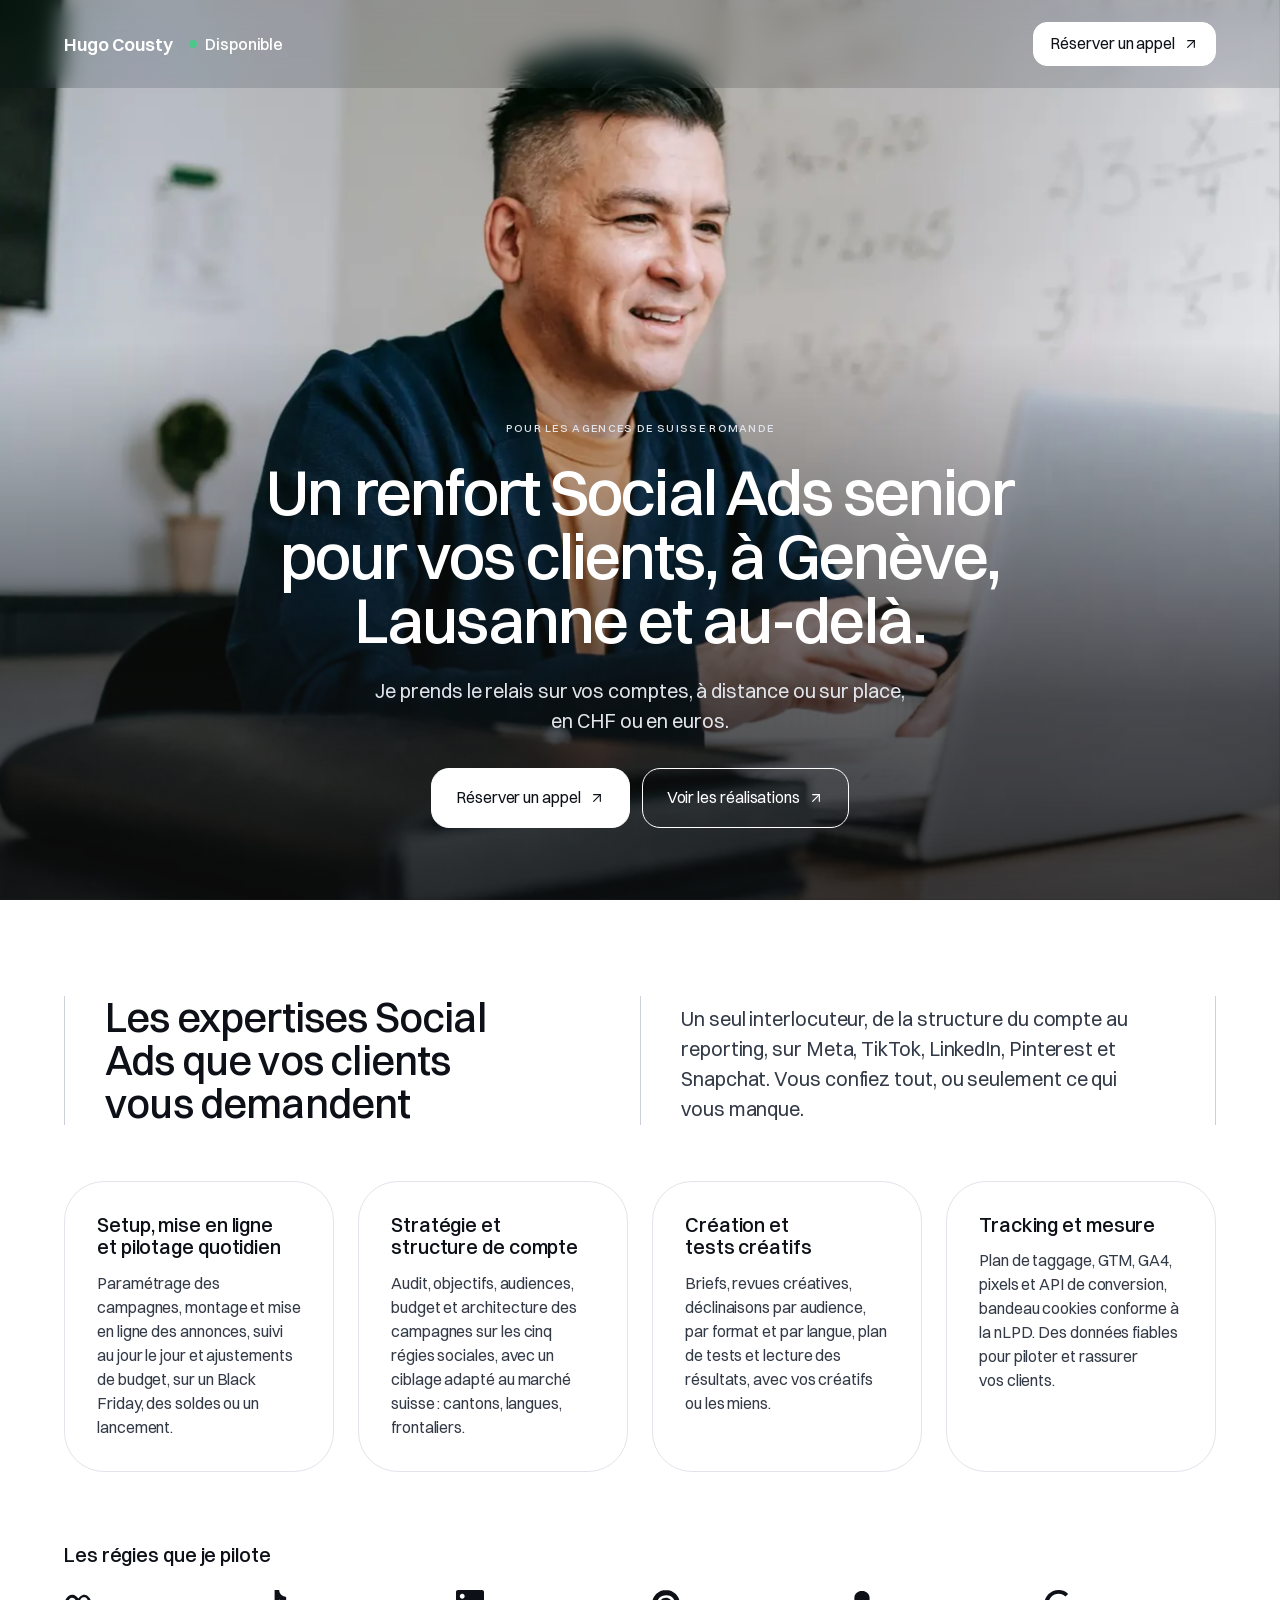
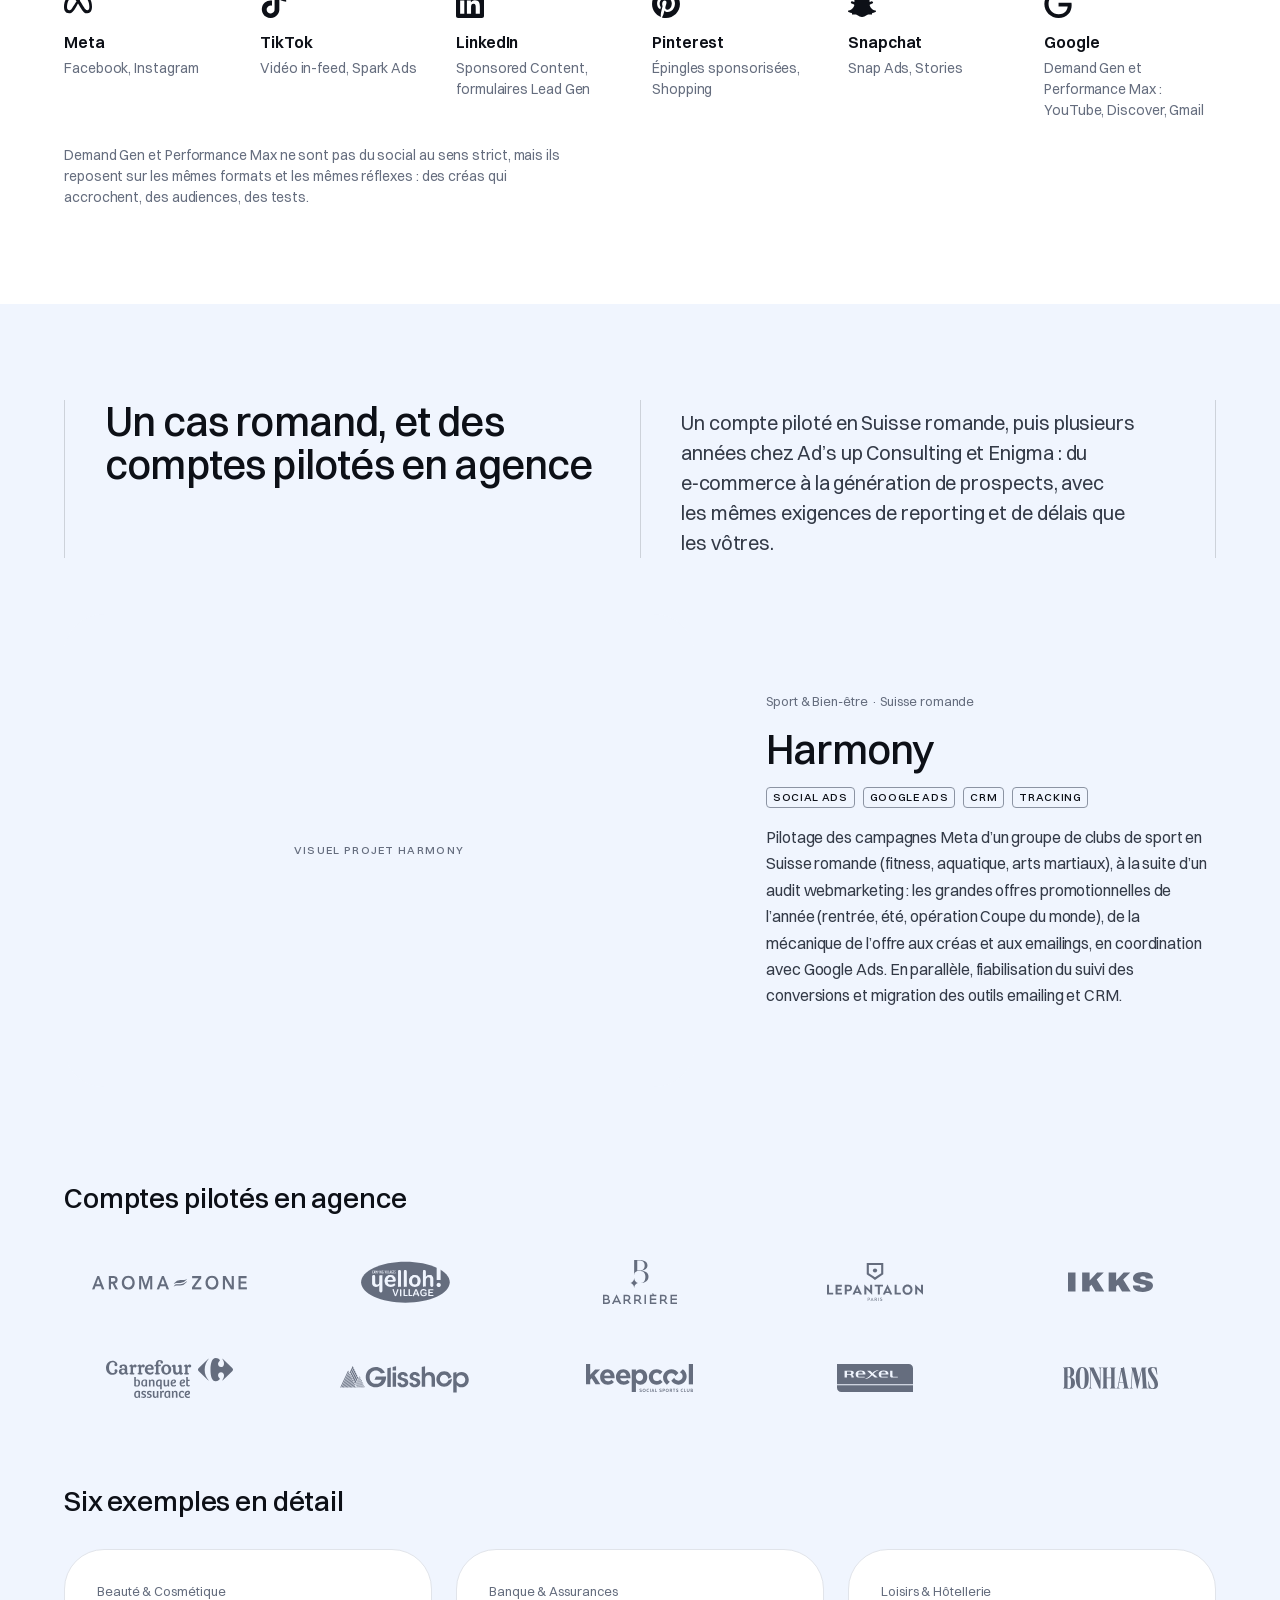
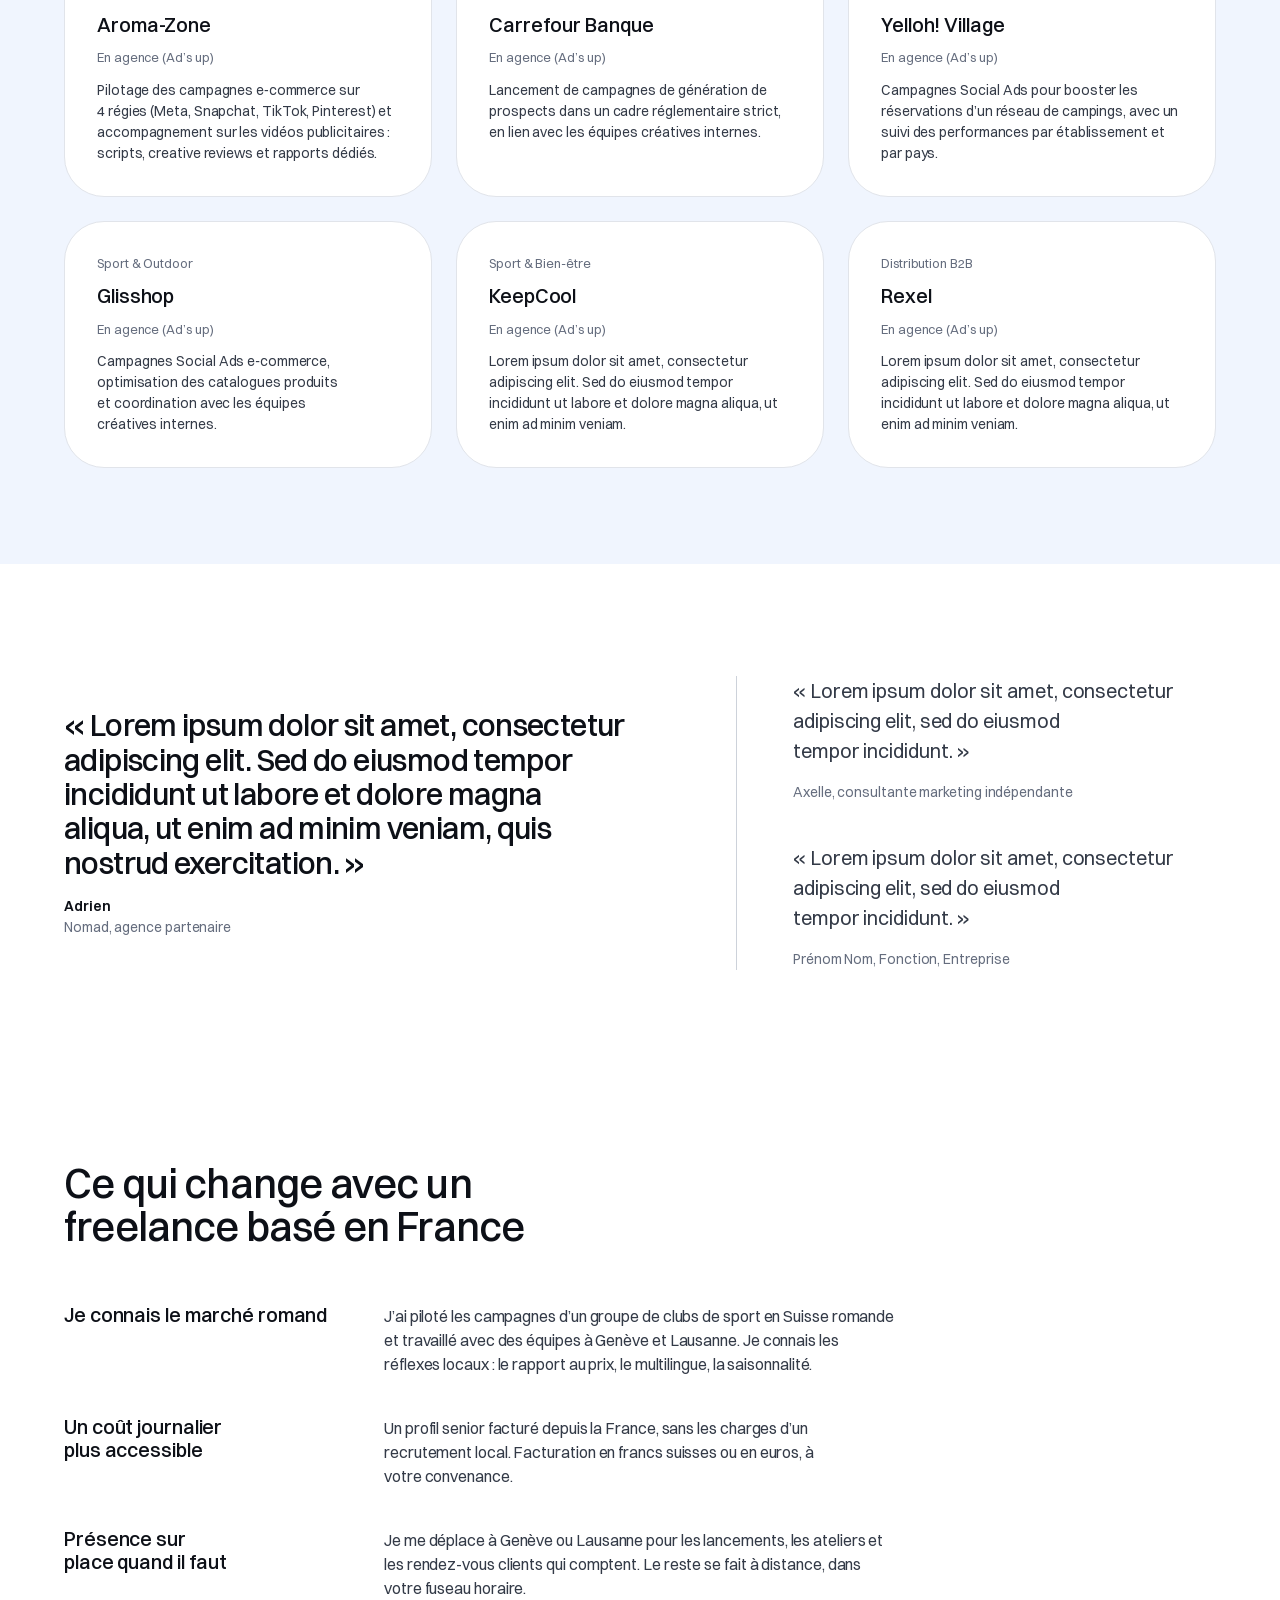
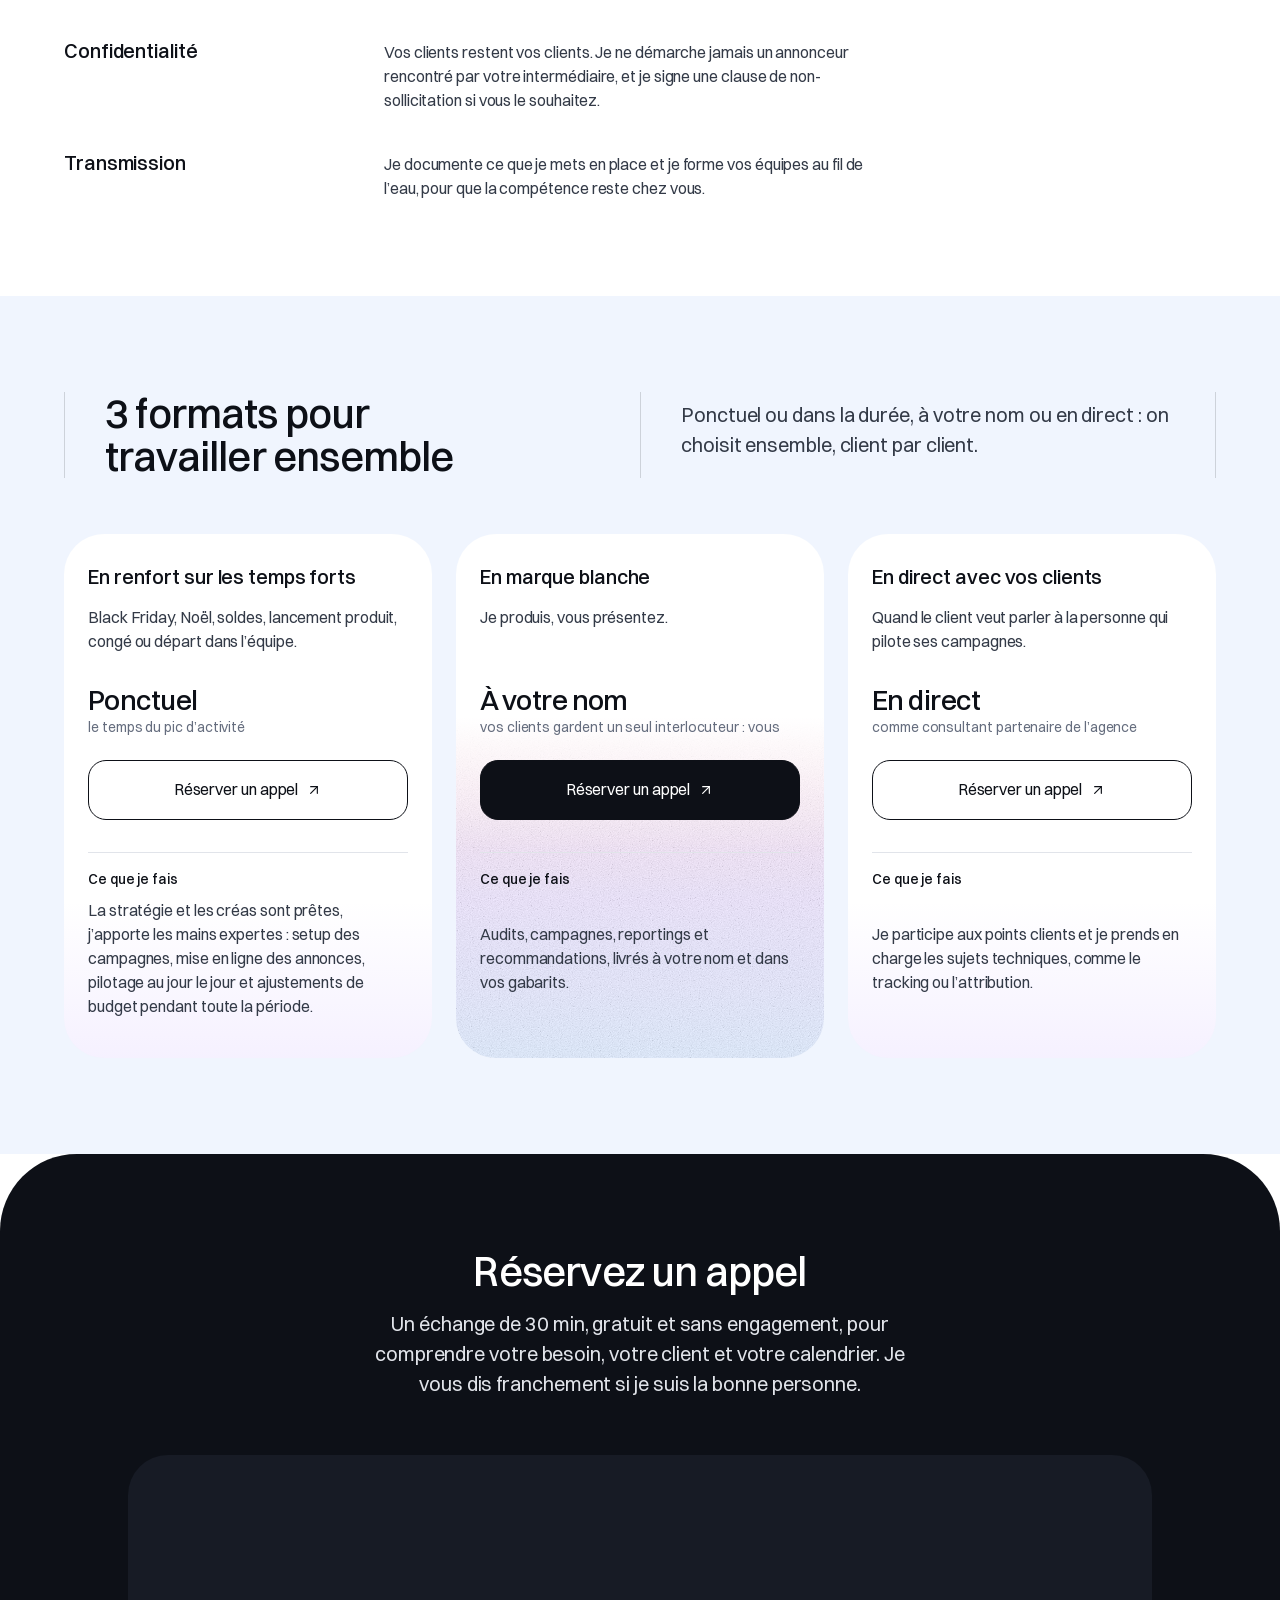
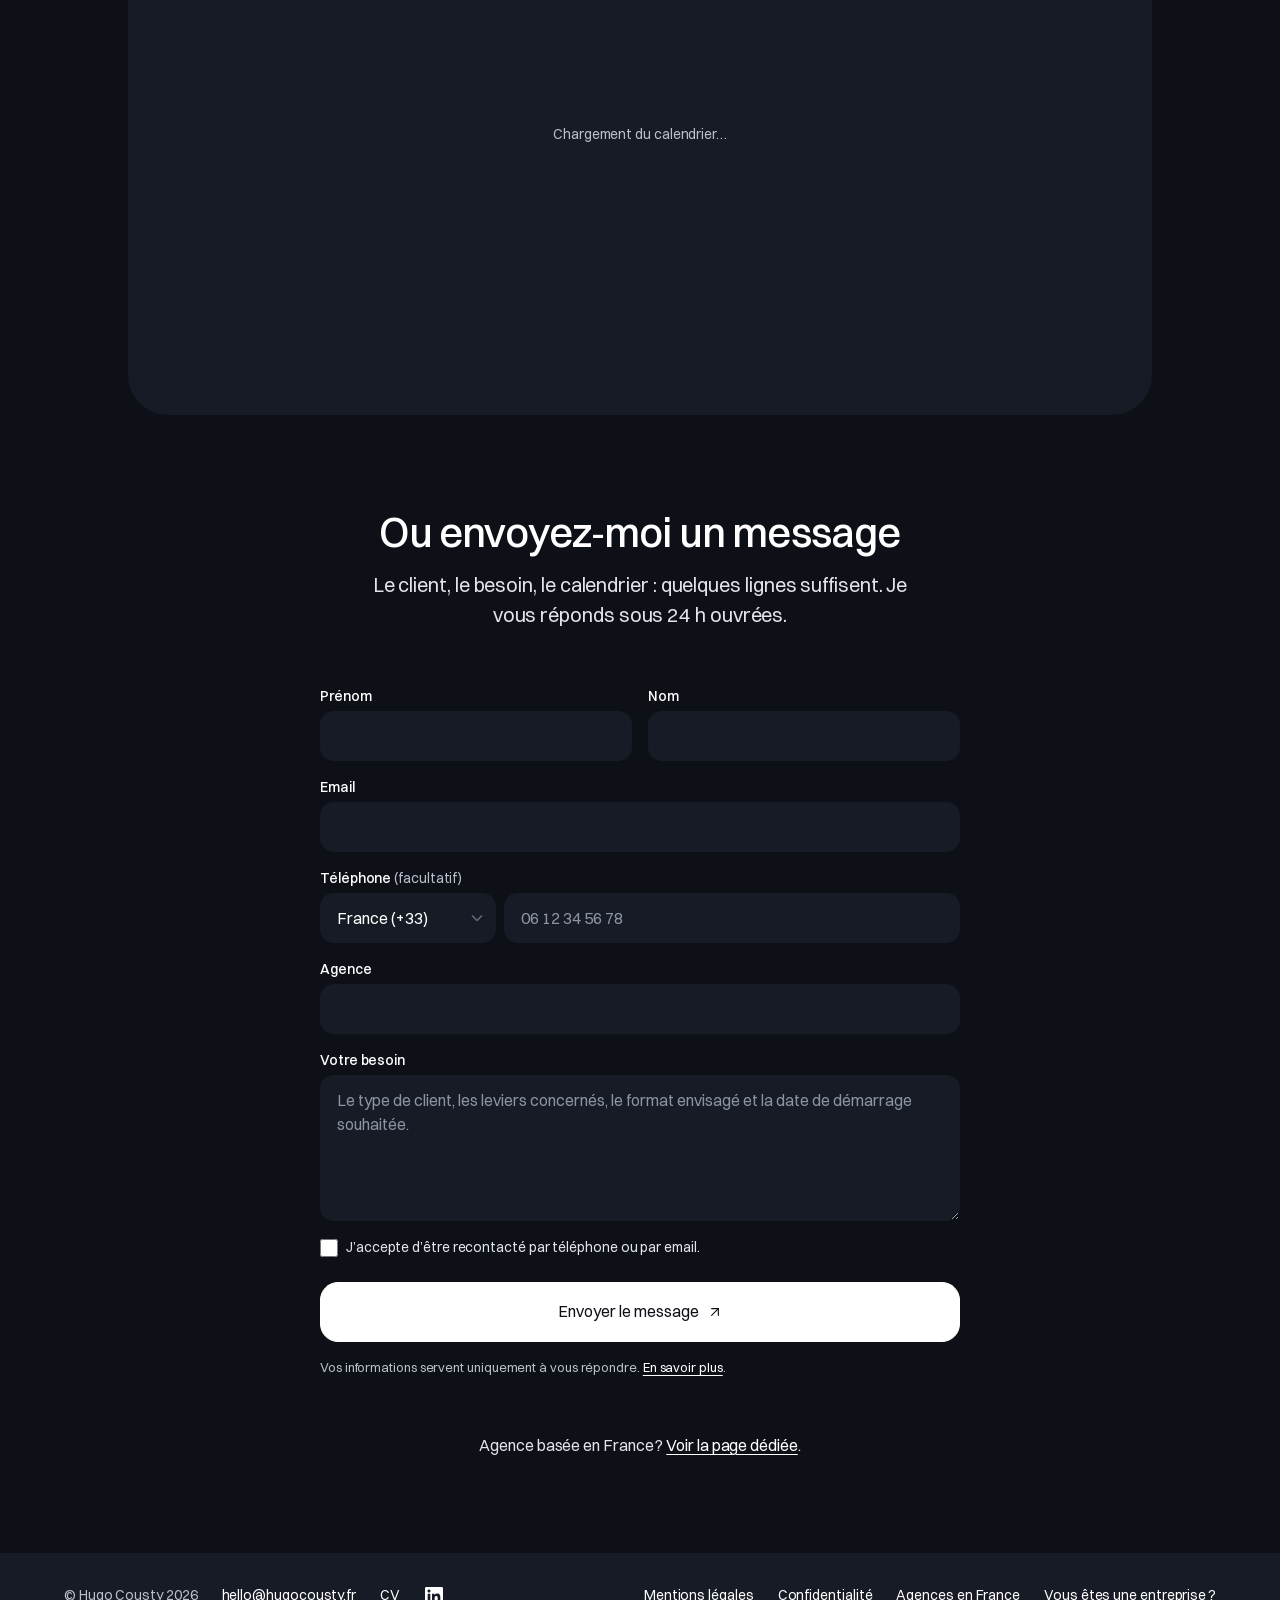
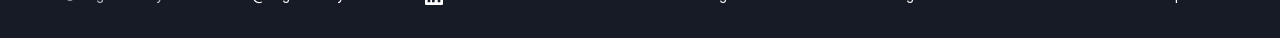
==== commit 2bb64ace: "Pages agences : 3e témoignage (hors agence), même mise en page que l'accueil Adrien en principal, Ax" ====
--- a/agences-suisse/index.html
+++ b/agences-suisse/index.html
@@ -234,7 +234,7 @@
             </figcaption>
           </figure>
 
-          <figure class="testimonial testimonial--solo">
+          <figure class="testimonial">
             <!-- À remplacer : texte provisoire -->
             <blockquote class="testimonial__quote">
               <p>«&nbsp;Lorem ipsum dolor sit amet, consectetur adipiscing elit, sed do eiusmod tempor incididunt.&nbsp;»</p>
@@ -243,6 +243,13 @@
           </figure>
 
 
+          <figure class="testimonial">
+            <!-- À remplacer : 3e avis (hors agence), texte provisoire -->
+            <blockquote class="testimonial__quote">
+              <p>«&nbsp;Lorem ipsum dolor sit amet, consectetur adipiscing elit, sed do eiusmod tempor incididunt.&nbsp;»</p>
+            </blockquote>
+            <figcaption class="testimonial__author">Prénom Nom, Fonction, Entreprise</figcaption>
+          </figure>
         </div>
       </div>
     </section>
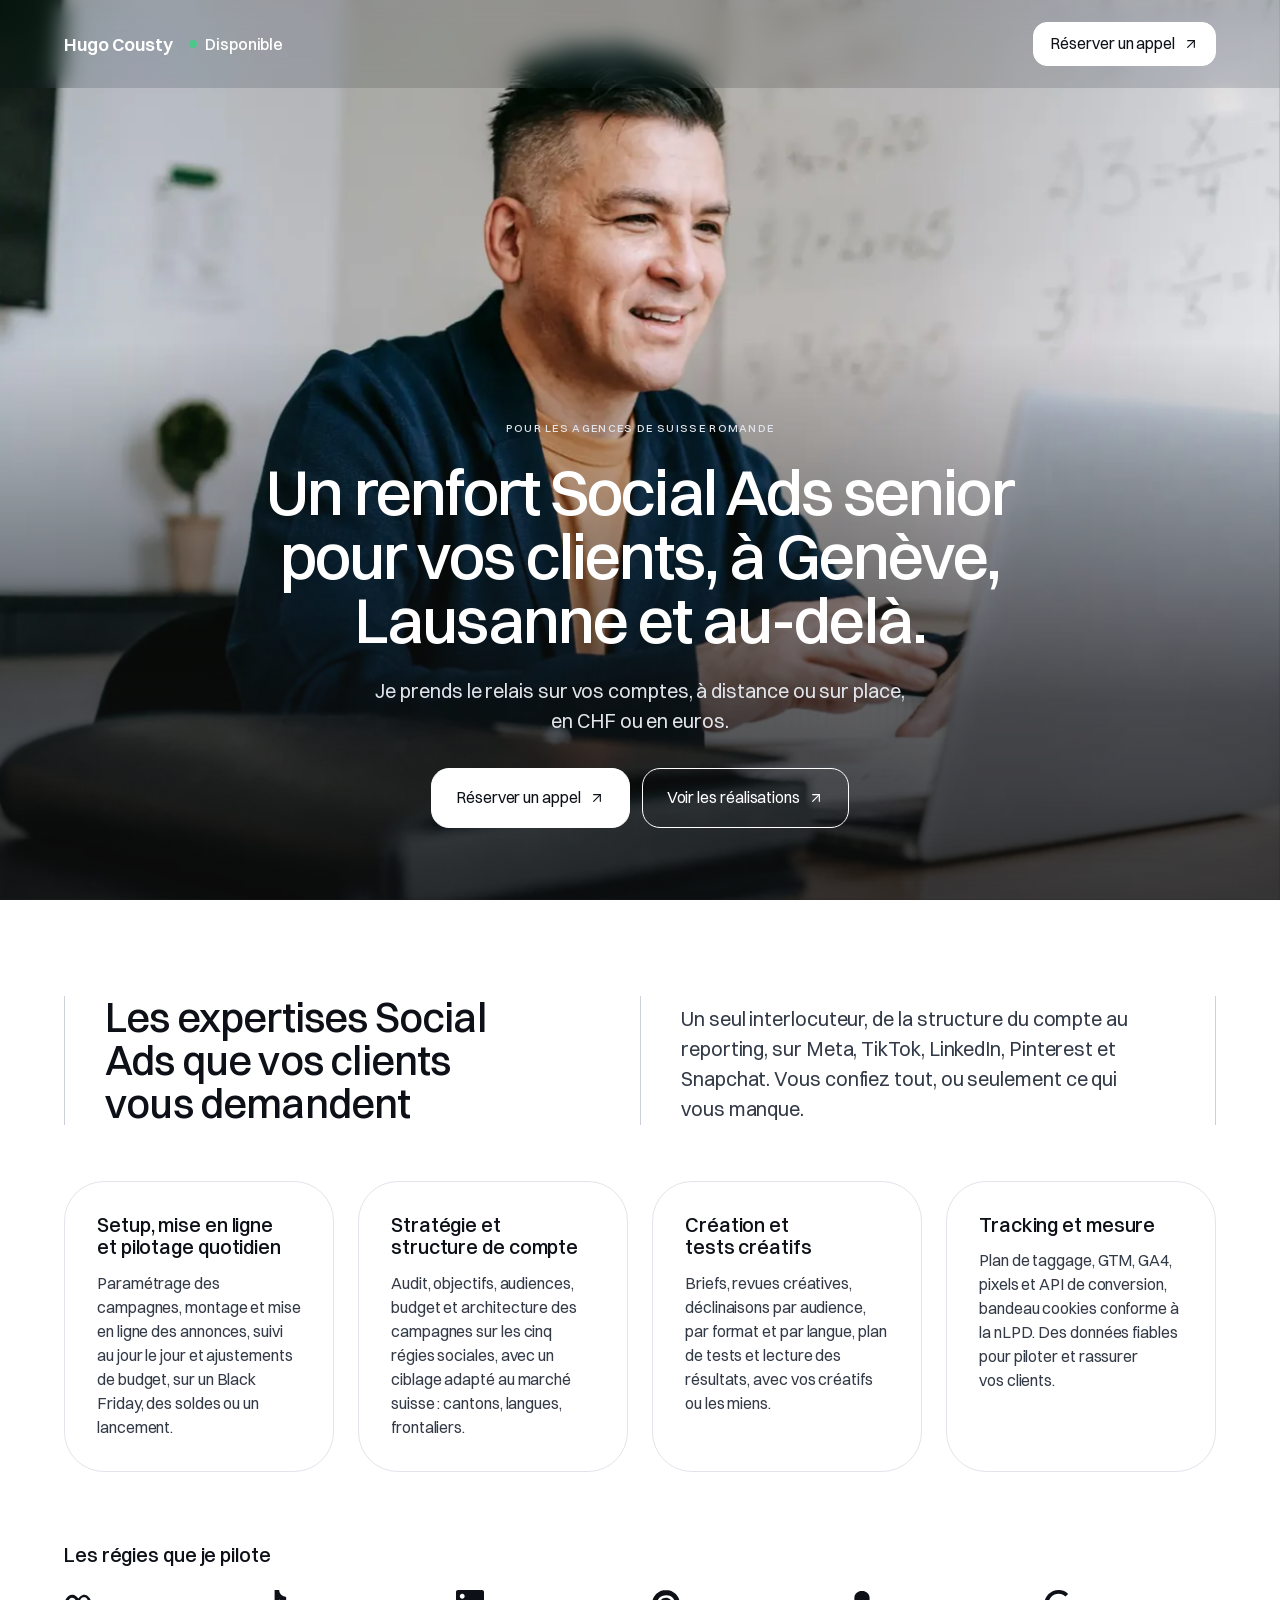
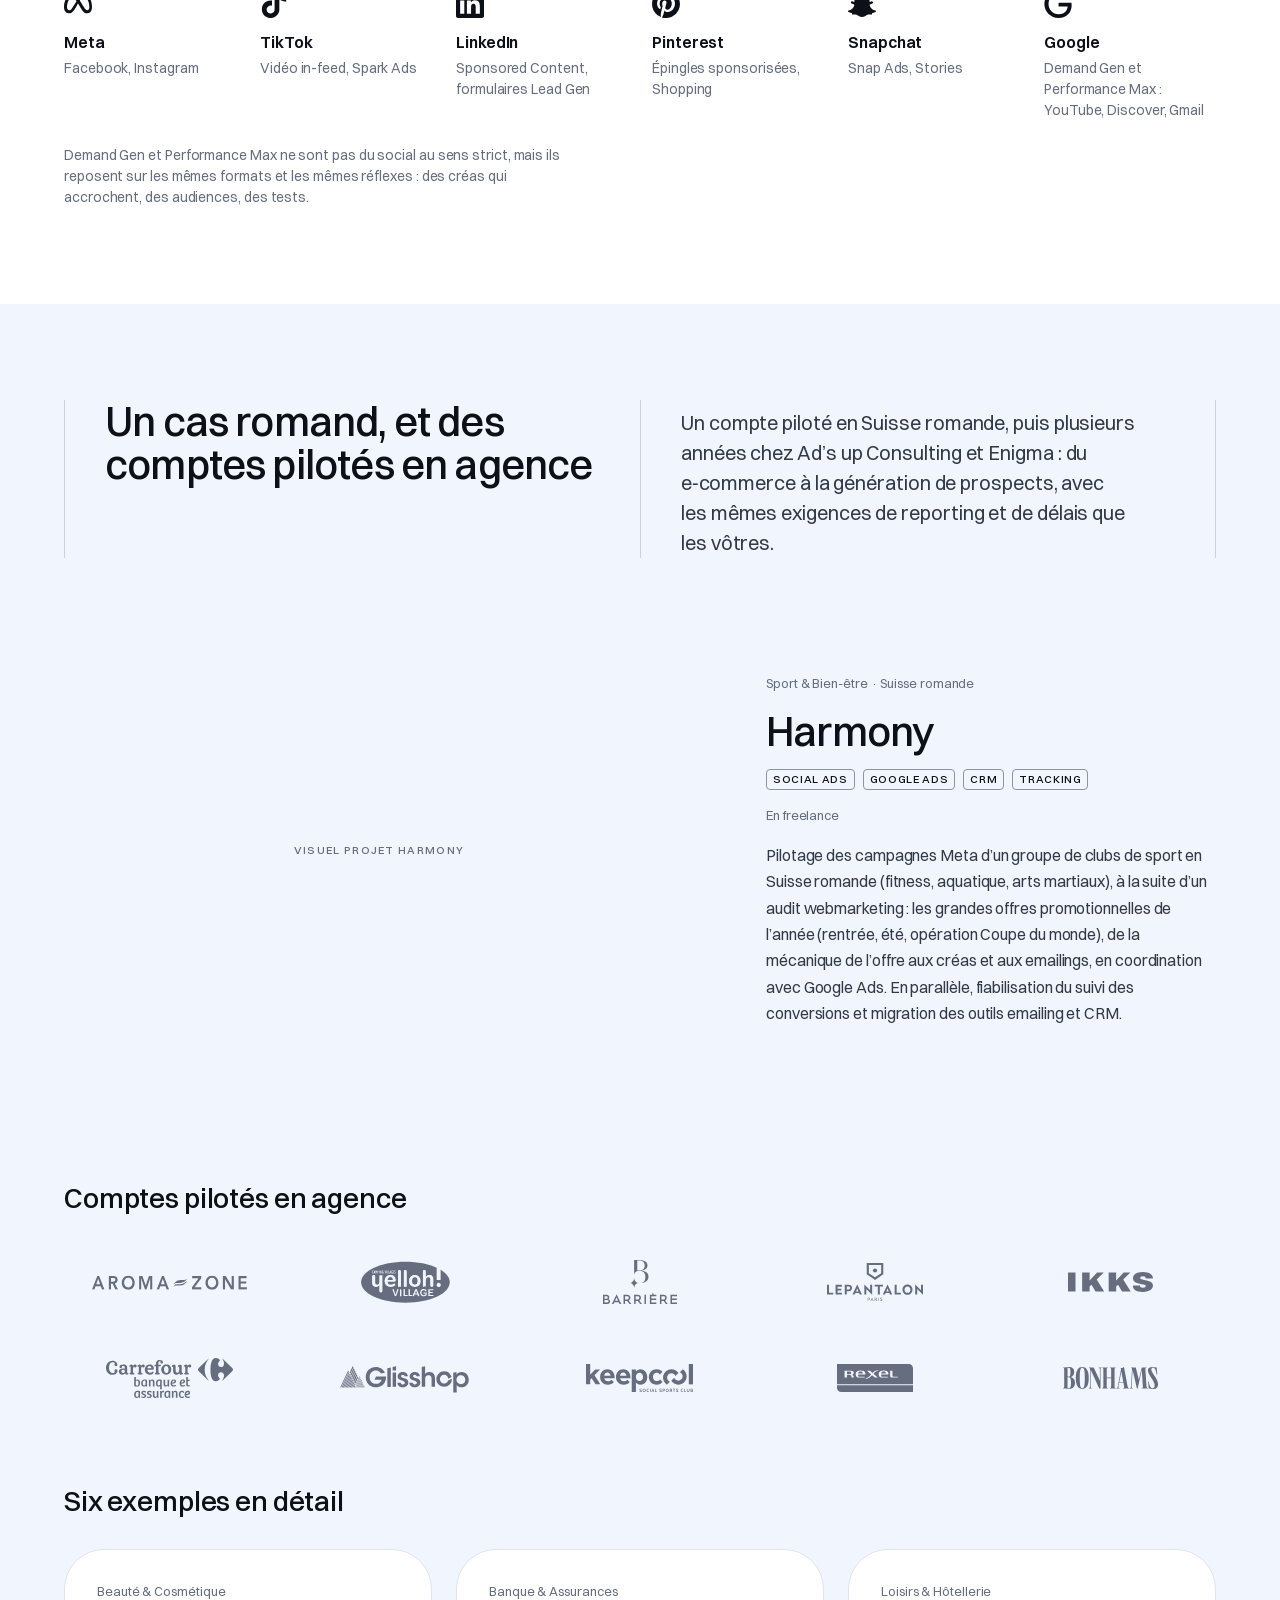
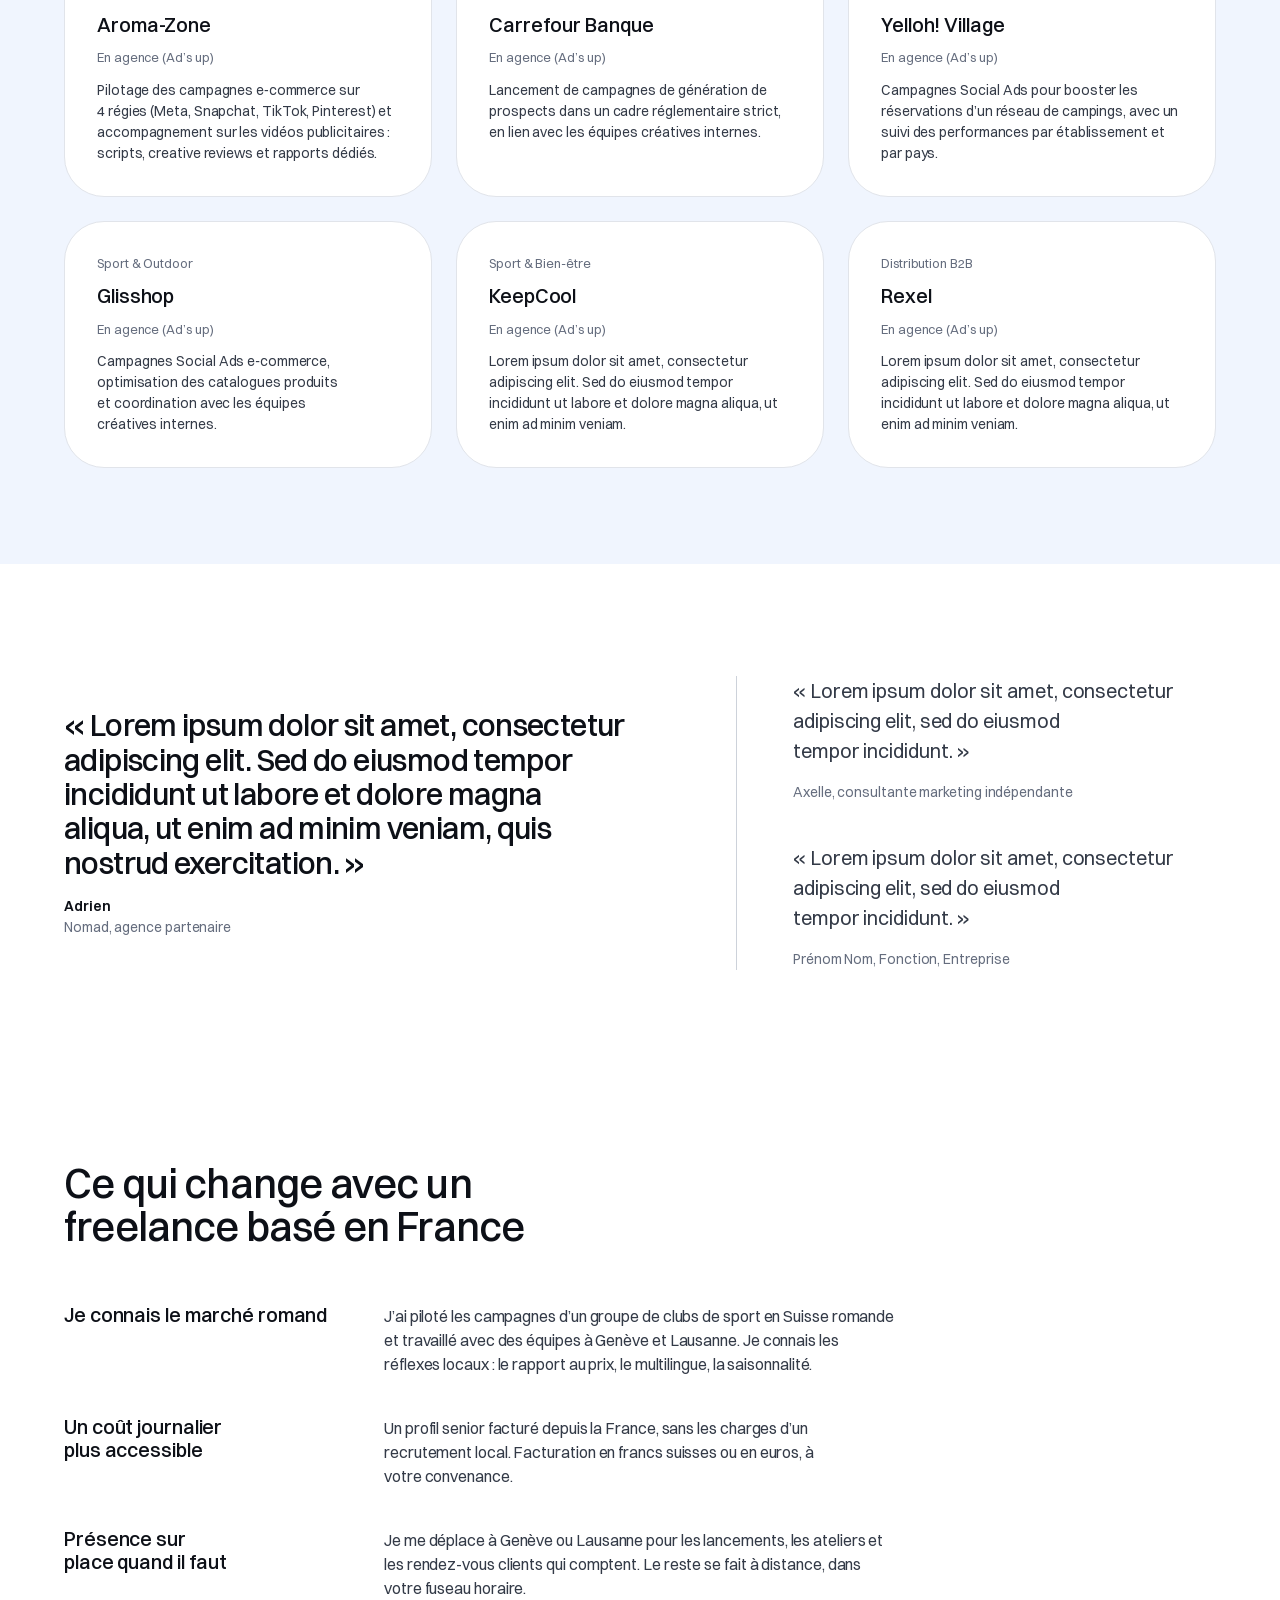
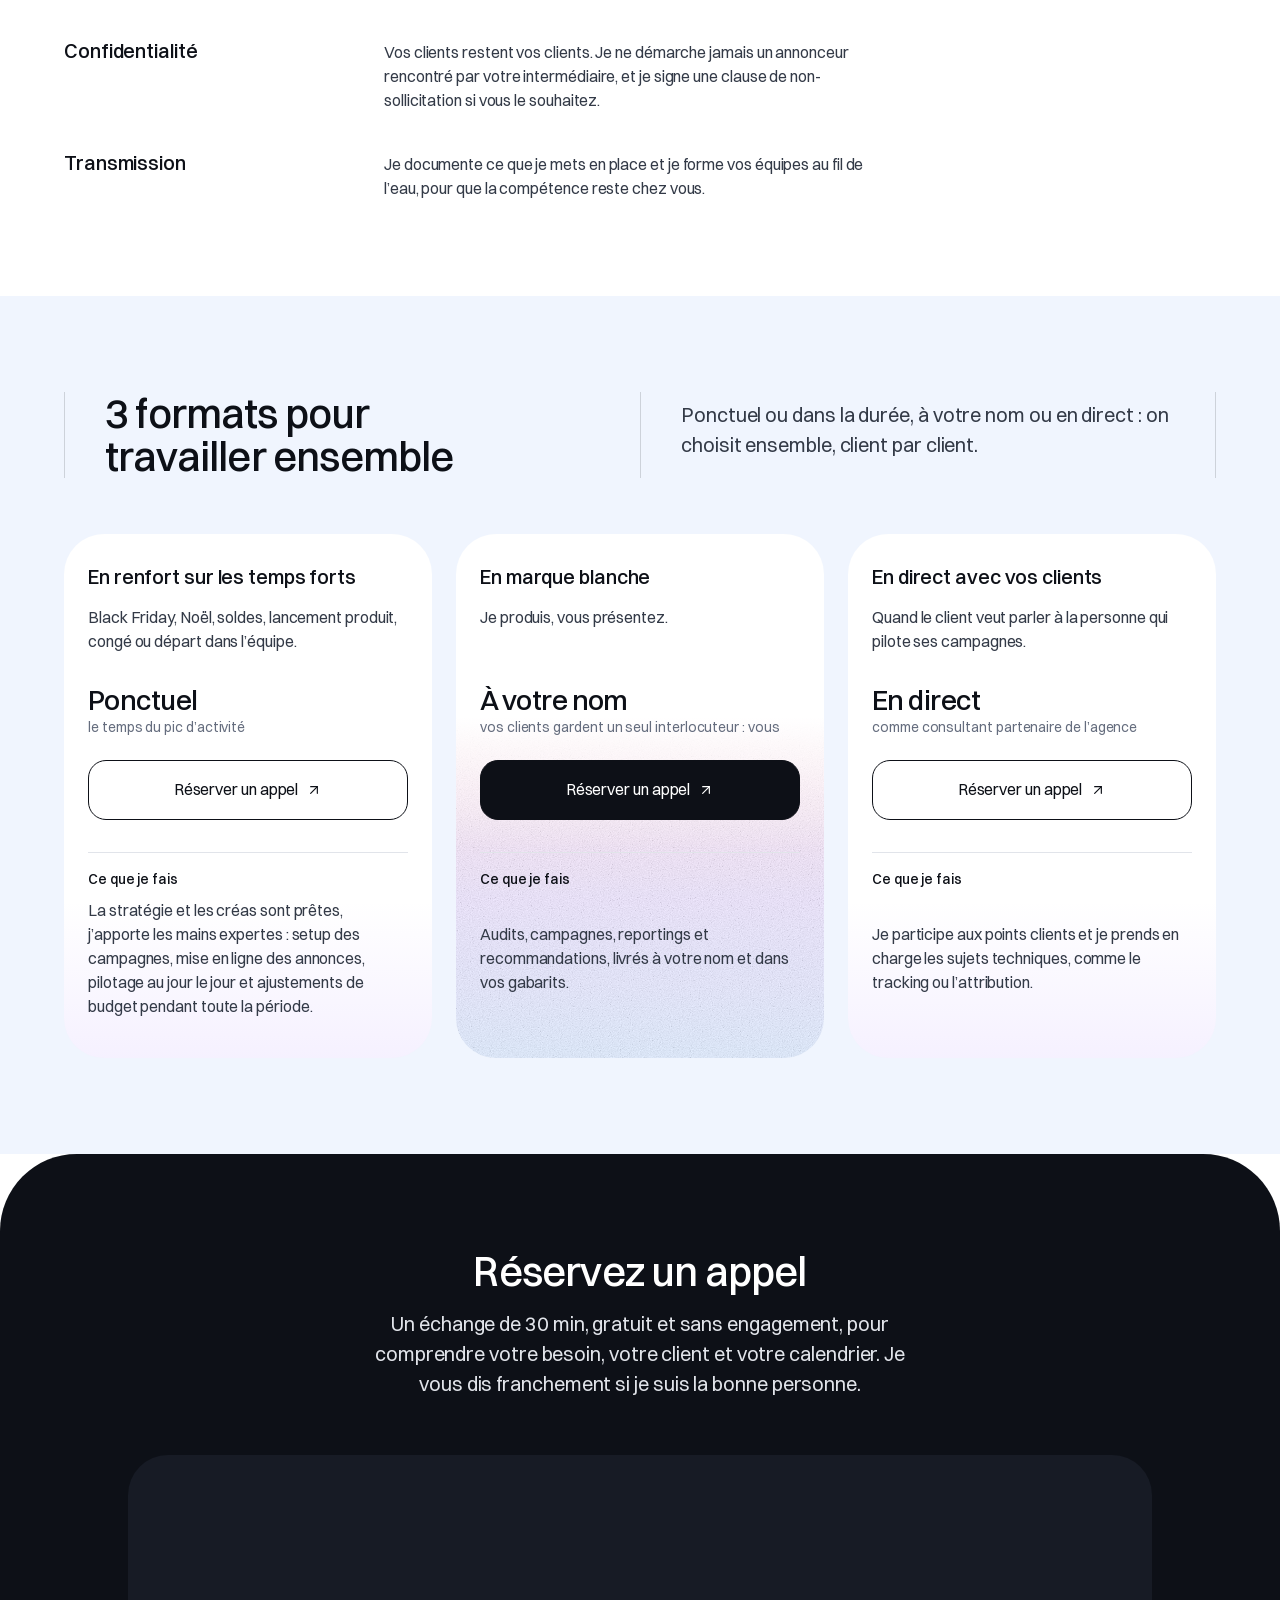
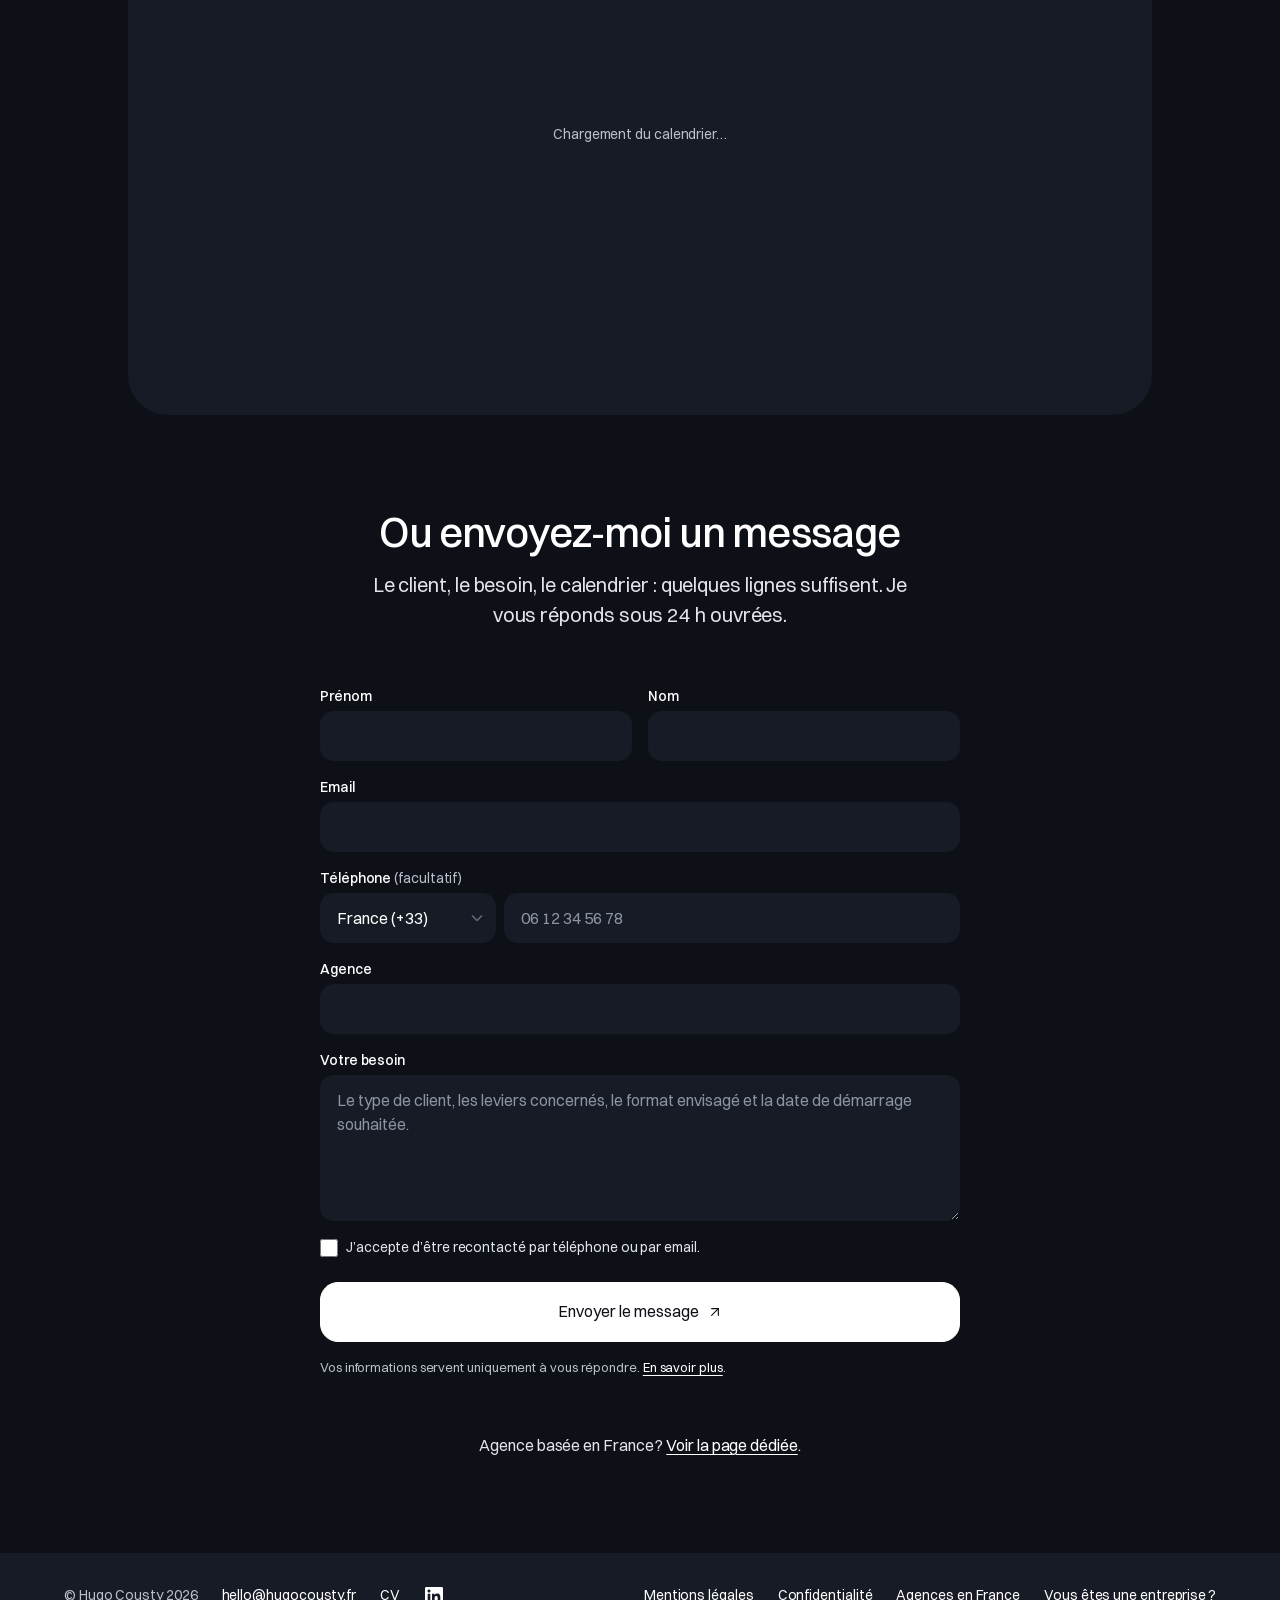
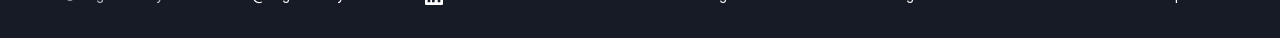
==== commit 7f96da9b: "Réalisations : mention « En freelance » sur les projets hors agence CréActifs, Factory, Les Jours et" ====
--- a/agences-suisse/index.html
+++ b/agences-suisse/index.html
@@ -141,6 +141,7 @@
               <li class="tag">CRM</li>
               <li class="tag">Tracking</li>
             </ul>
+            <p class="project-card__context">En freelance</p>
             <p>Pilotage des campagnes Meta d’un groupe de clubs de sport en Suisse romande (fitness, aquatique, arts martiaux), à la suite d’un audit webmarketing : les grandes offres promotionnelles de l’année (rentrée, été, opération Coupe du monde), de la mécanique de l’offre aux créas et aux emailings, en coordination avec Google Ads. En parallèle, fiabilisation du suivi des conversions et migration des outils emailing et CRM.</p>
           </div>
         </article>
--- a/assets/css/tokens.css
+++ b/assets/css/tokens.css
@@ -217,7 +217,7 @@
 
   /* Une seule ombre, réservée aux calques flottants (en-tête, modale) */
   --shadow-pop: 0 1px 2px rgba(14, 14, 15, .05), 0 14px 36px -10px rgba(14, 14, 15, .20);
-  --shadow-lift: 0 2px 4px rgba(14, 14, 15, .03), 0 18px 40px -18px rgba(14, 14, 15, .18); /* survol des cartes */
+  --shadow-lift: 0 8px 24px -14px rgba(14, 14, 15, .10); /* survol des cartes : ombre à peine visible */
 
   --blur-veil: saturate(140%) blur(12px);
   --veil-ink: rgba(14, 14, 15, .66);
@@ -319,6 +319,13 @@
   --orb-4: #FFB3CF;
   --ai-orb-size: 96px;
 
+  /* Chiffres clés en dégradé : teintes de l'orbe, foncées (bleu acier,
+     bleu roi, violet) pour un rendu sobre */
+  --stat-1: #1F6B95;  /* bleu glacier */
+  --stat-2: #3A55C2;  /* bleu ciel */
+  --stat-3: #5A45BF;  /* lavande */
+  --stat-4: #7A3DAE;  /* violet rosé (pas de rose pur) */
+
   /* Grain fin, posé seulement sur les dégradés (sous le voile blanc) */
   --grain: url("../img/grain.svg");
   --grain-size: 200px;
--- a/assets/css/sections.css
+++ b/assets/css/sections.css
@@ -260,11 +260,6 @@
   }
 }
 
-/* Chiffres clés : largeur figée pendant le défilement des nombres (main.js) */
-.stat__value[data-count] {
-  display: inline-block;
-}
-
 /* Photo du hero : glisse plus lentement que la page (main.js, --hero-shift) */
 img.hero__photo {
   transform: translate3d(0, var(--hero-shift, 0px), 0);
@@ -698,6 +693,7 @@
   gap: var(--space-1);
 }
 
+
 .stat__value {
   font-family: var(--font-display);
   font-size: var(--text-display-2);
@@ -705,6 +701,24 @@
   letter-spacing: var(--tracking-display);
   line-height: var(--leading-tight);
   font-variant-numeric: tabular-nums;
+}
+
+/* Chiffres en dégradé « Aurore » (chiffres clés et numéros d'étapes de la
+   Méthode) : bleu acier, bleu roi, violet (teintes de l'orbe IA, foncées) */
+@supports ((-webkit-background-clip: text) or (background-clip: text)) {
+  .stat__value,
+  .step__number {
+    width: fit-content;
+    background: linear-gradient(90deg, var(--stat-1), var(--stat-2) 38%, var(--stat-3) 68%, var(--stat-4));
+    -webkit-background-clip: text;
+    background-clip: text;
+    color: transparent;
+    /* Le dégradé ne couvre que la boîte du texte : avec l'interlettrage
+       serré, le dernier signe (%, €) en dépasse. On élargit la boîte sans
+       décaler la mise en page. */
+    padding: 0 0.12em 0.06em 0;
+    margin: 0 -0.12em -0.06em 0;
+  }
 }
 
 .stat__label {
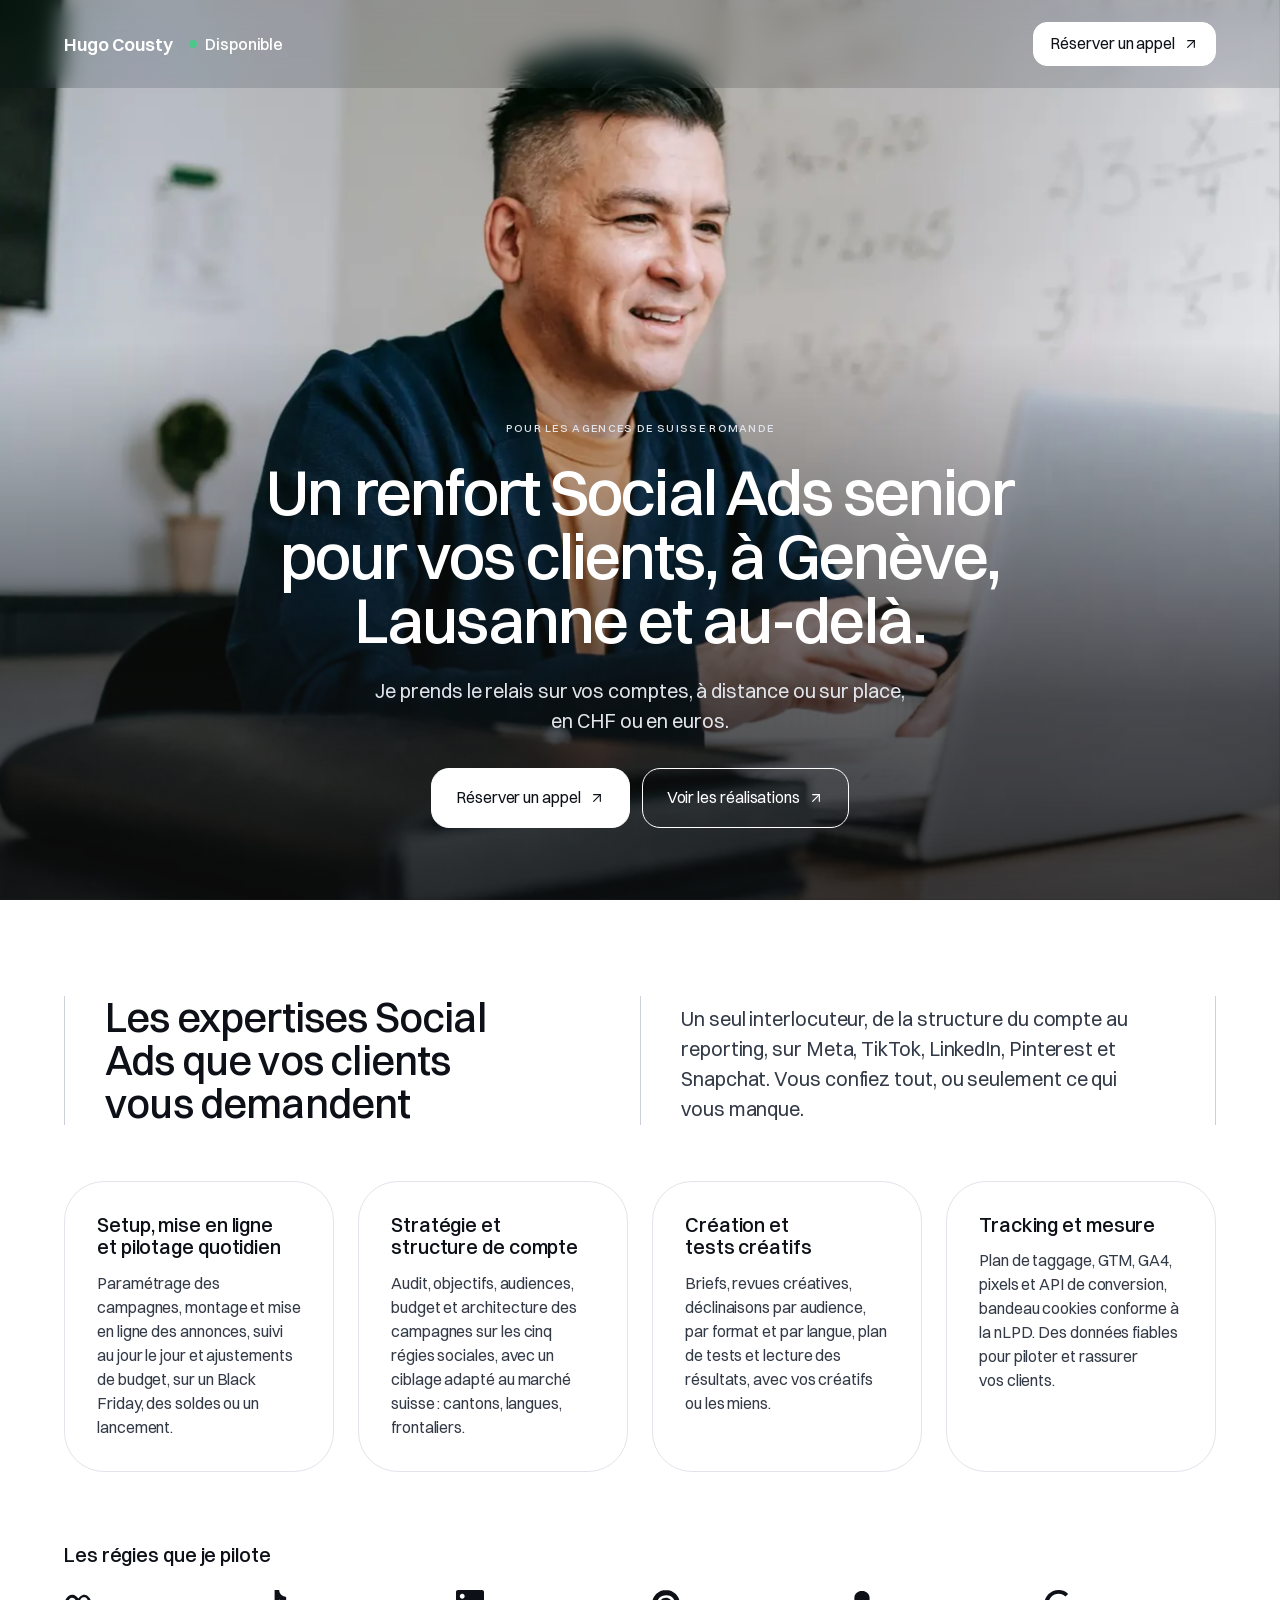
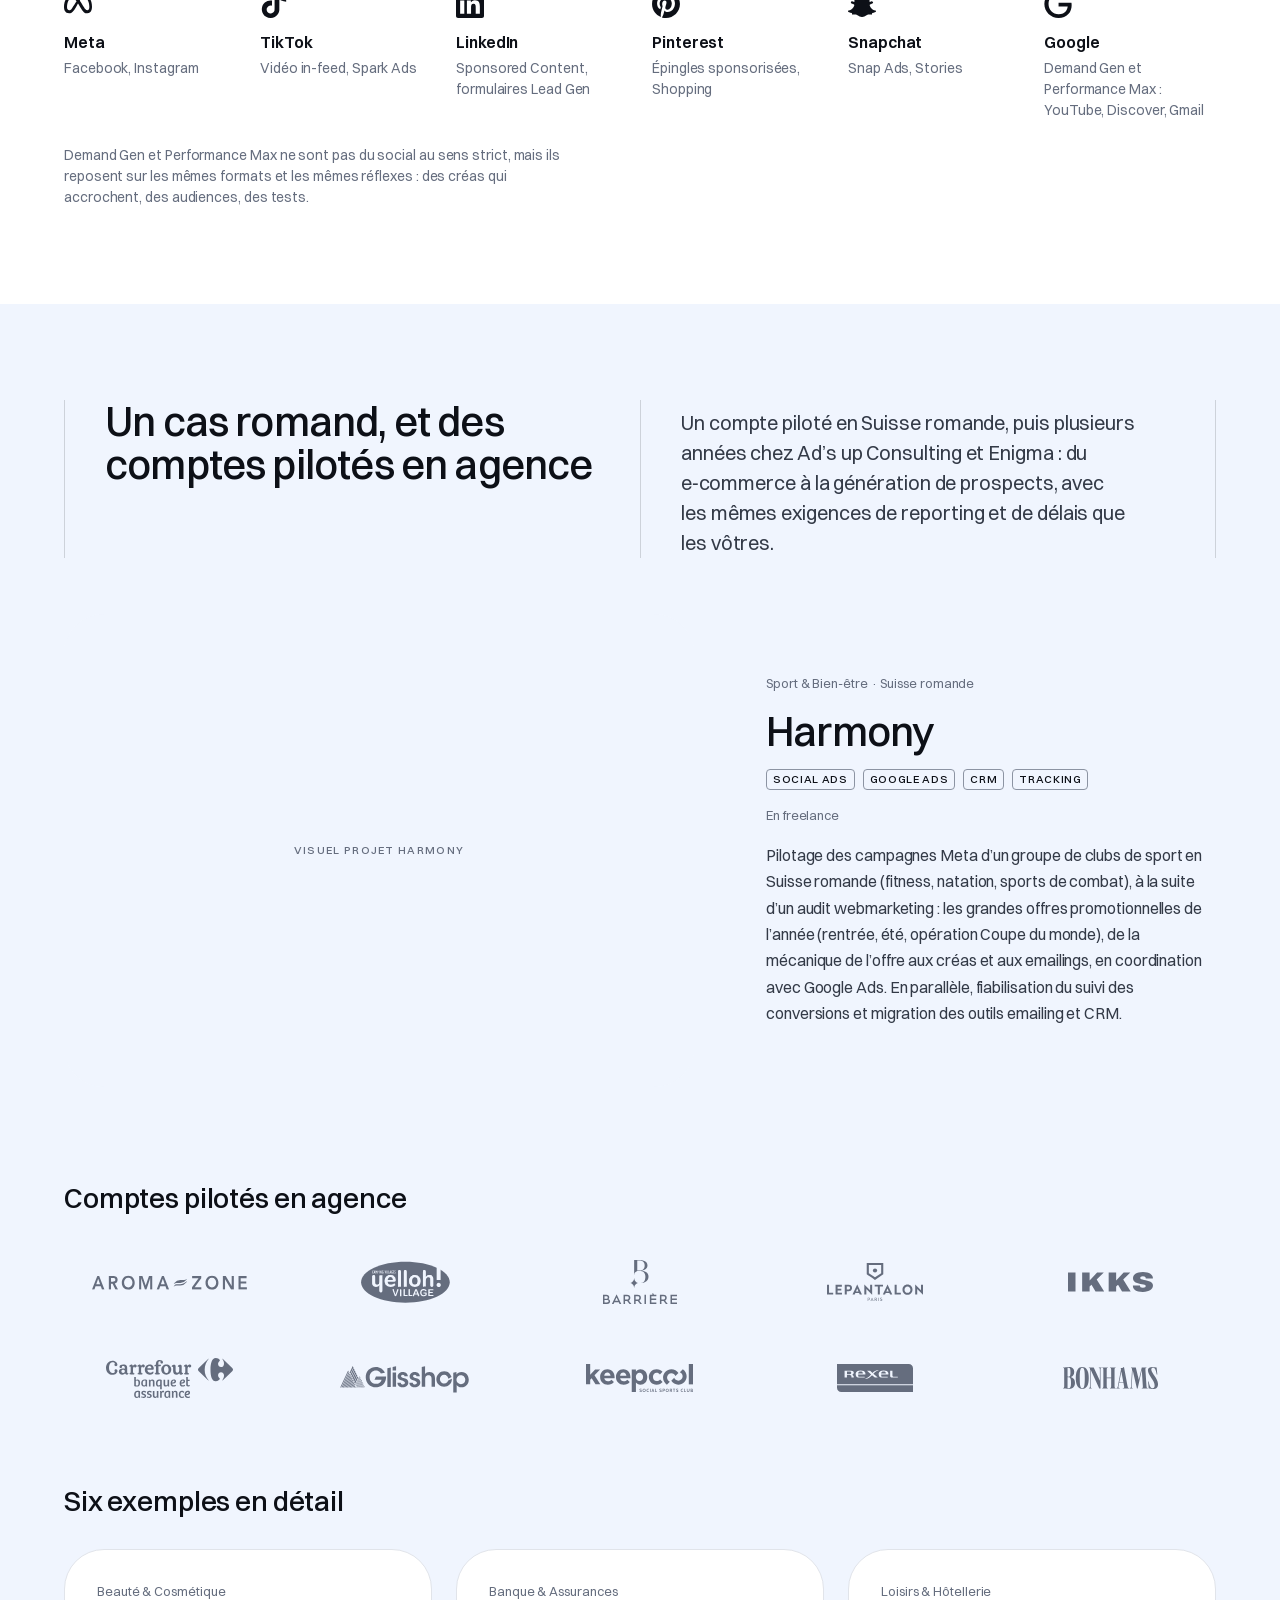
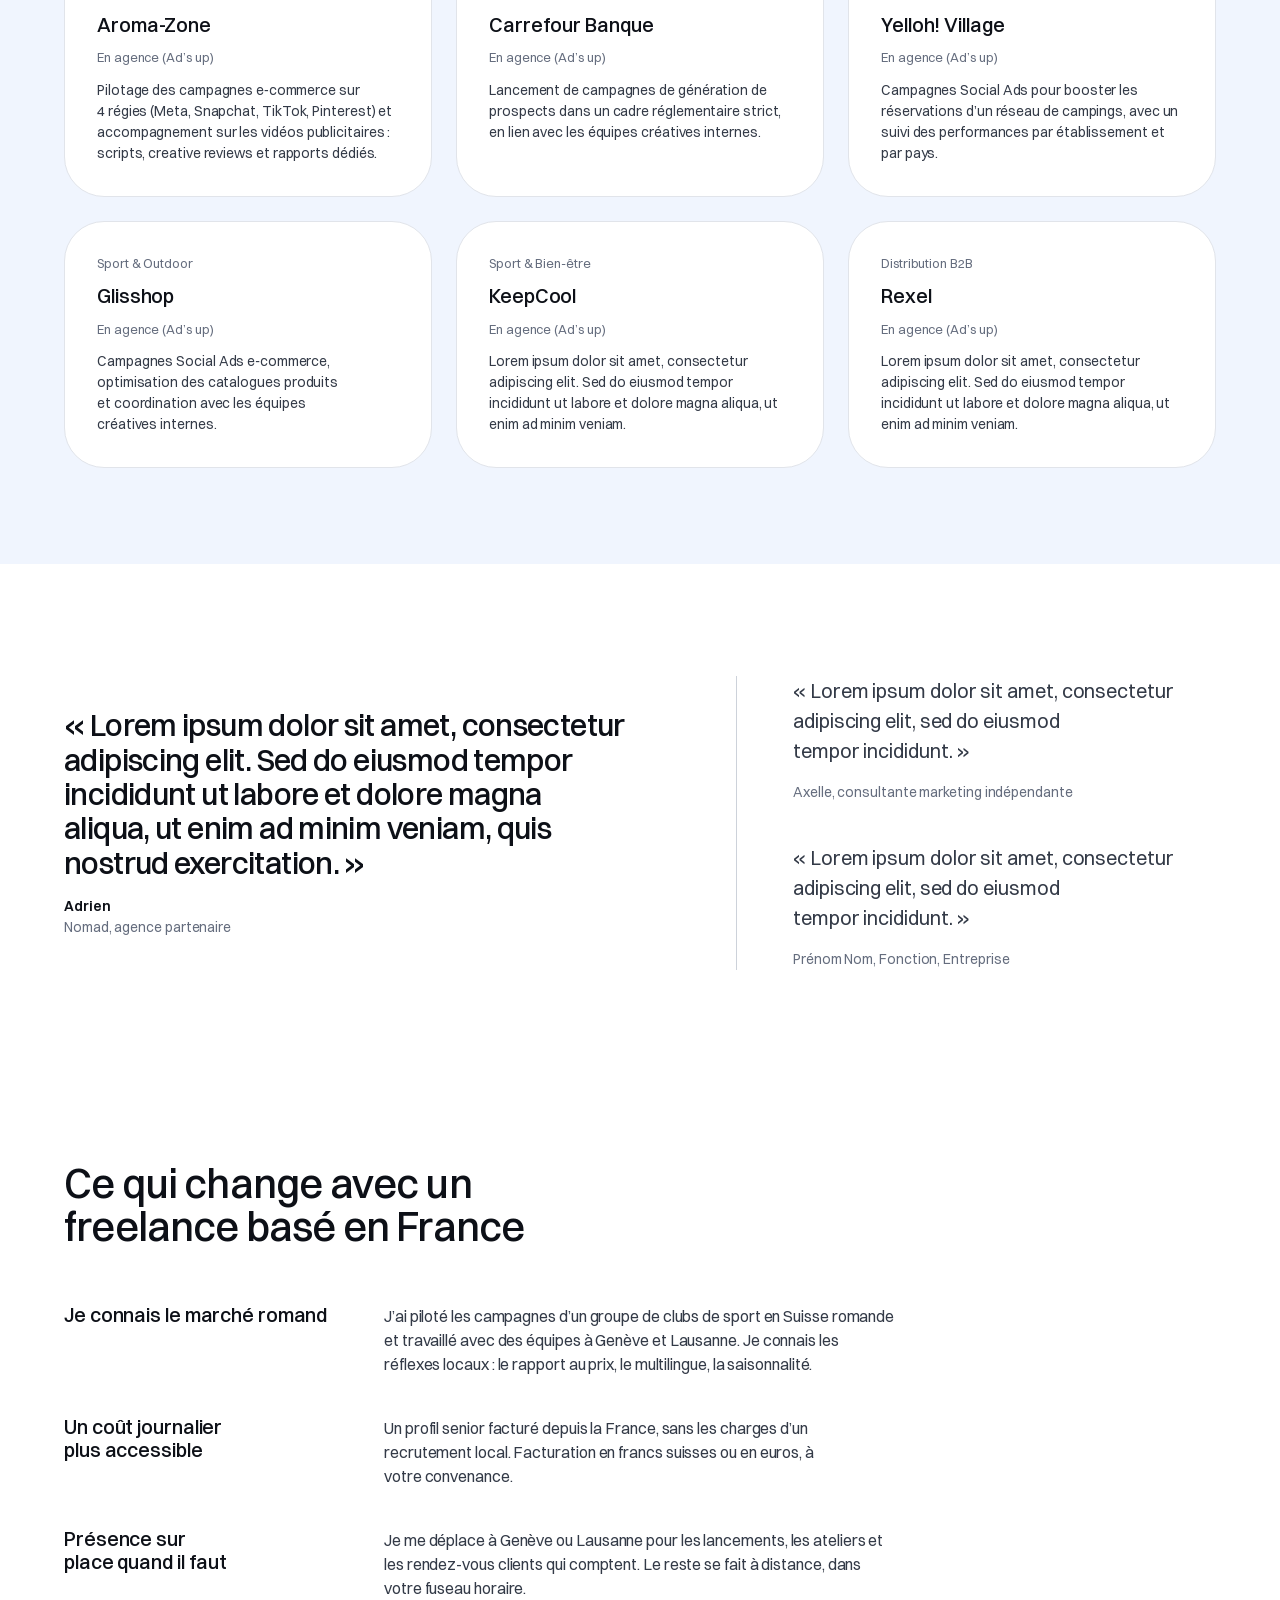
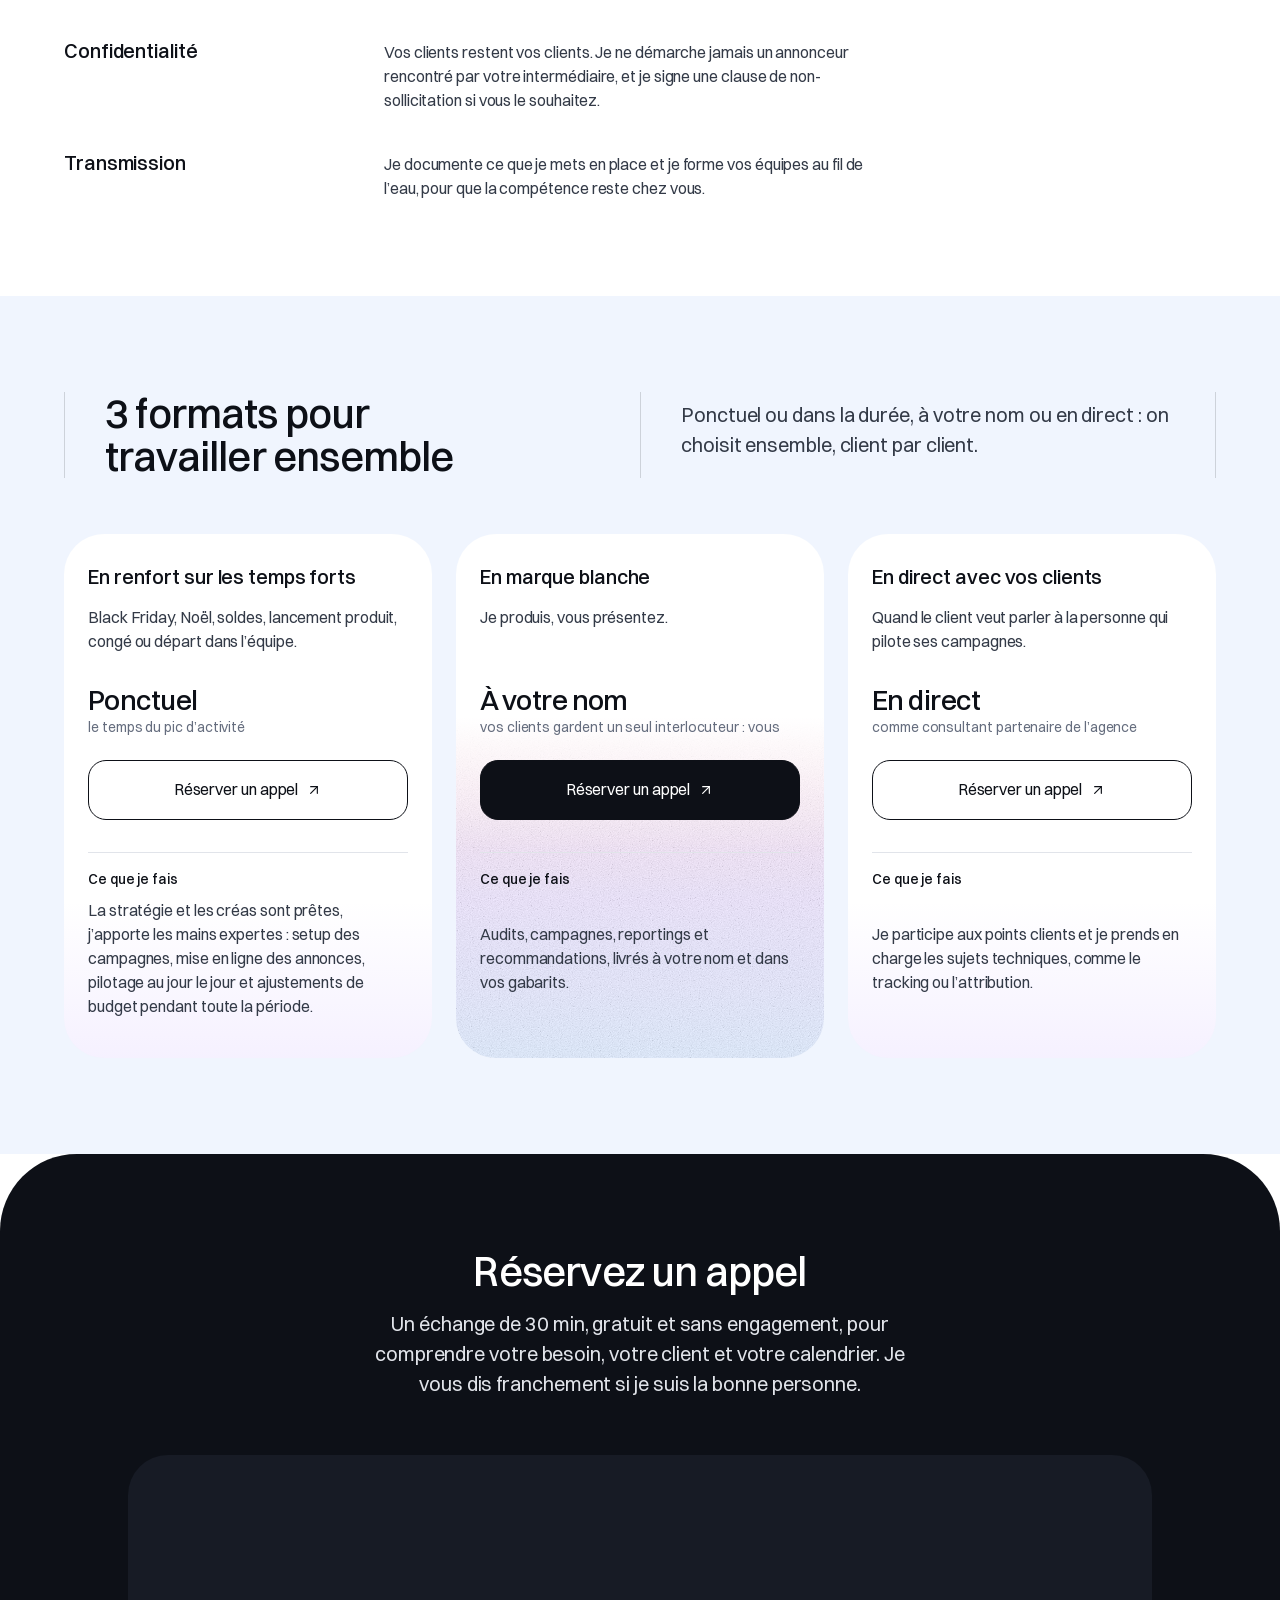
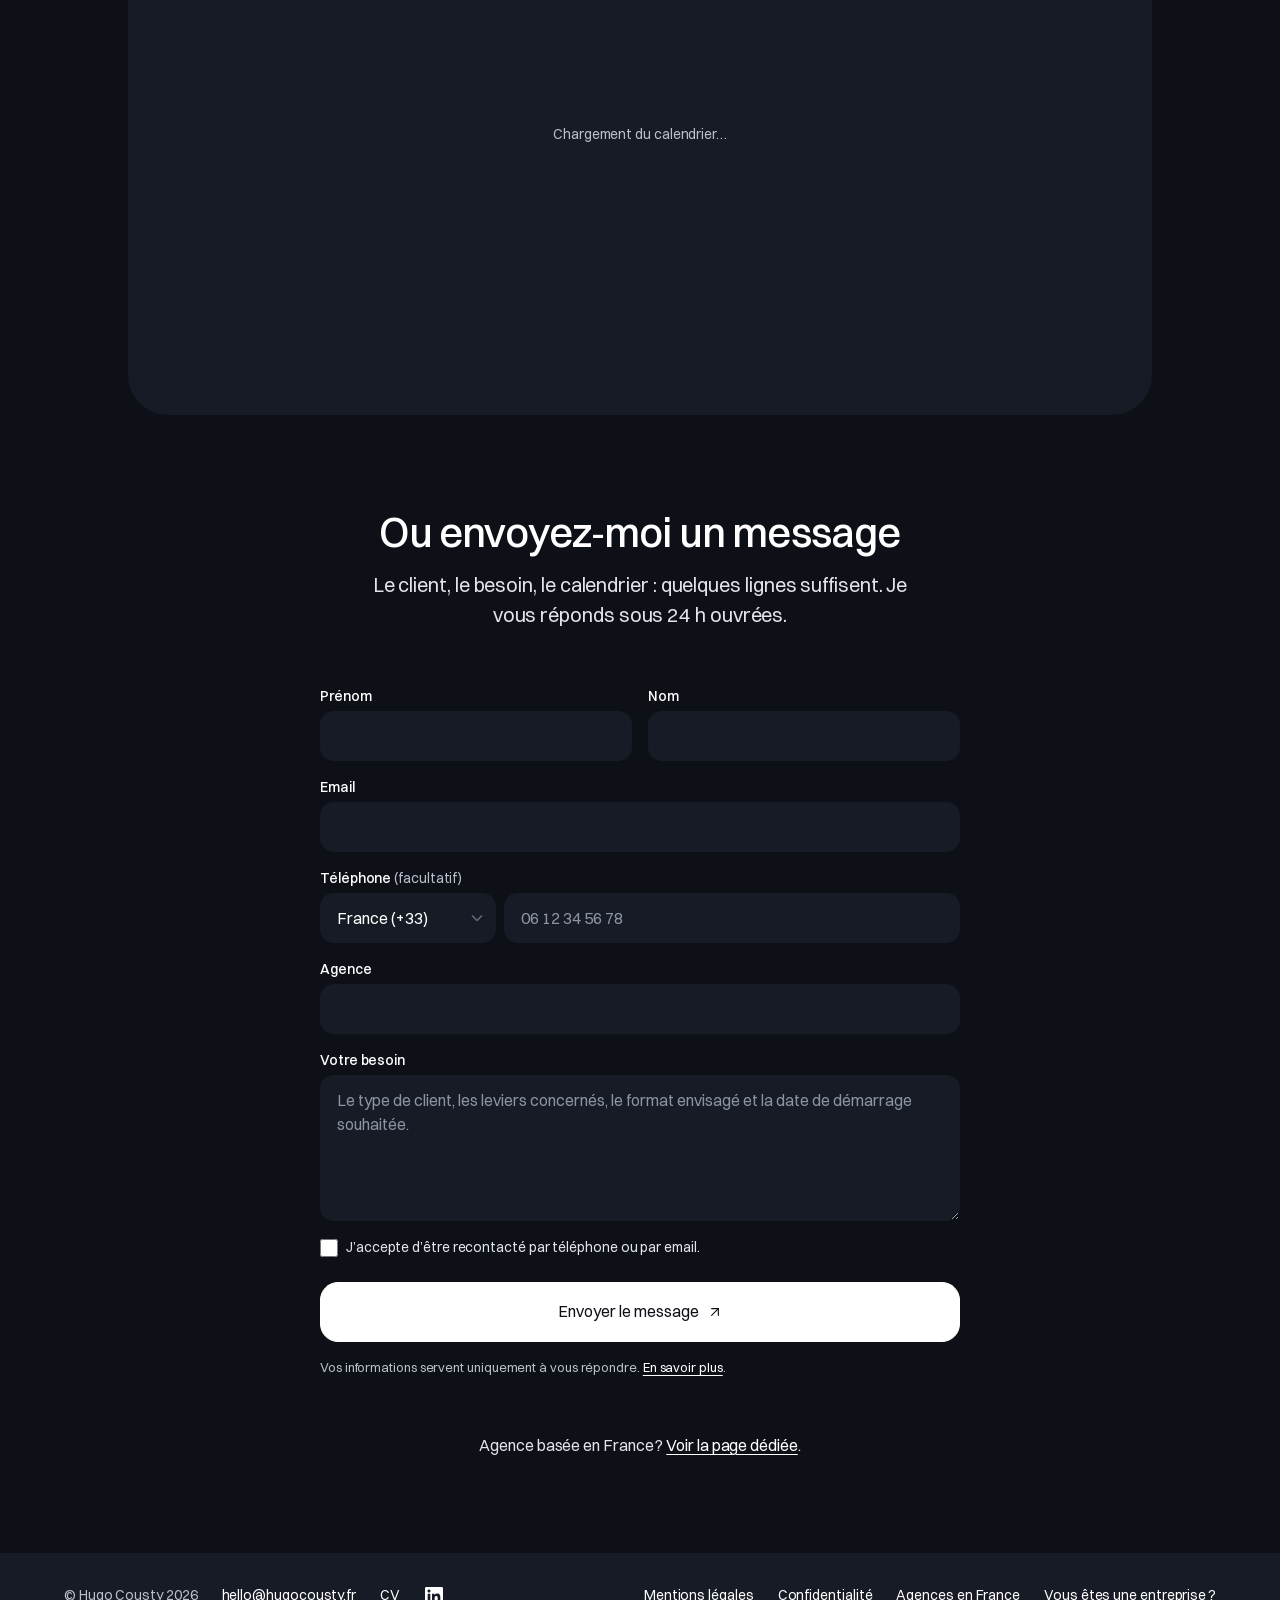
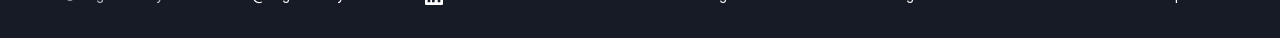
==== commit e8d6329b: "Harmony : « fitness, natation, sports de combat » Co-Authored-By: Claude Opus 5.5 <noreply@anthropic" ====
--- a/agences-suisse/index.html
+++ b/agences-suisse/index.html
@@ -142,7 +142,7 @@
               <li class="tag">Tracking</li>
             </ul>
             <p class="project-card__context">En freelance</p>
-            <p>Pilotage des campagnes Meta d’un groupe de clubs de sport en Suisse romande (fitness, aquatique, arts martiaux), à la suite d’un audit webmarketing : les grandes offres promotionnelles de l’année (rentrée, été, opération Coupe du monde), de la mécanique de l’offre aux créas et aux emailings, en coordination avec Google Ads. En parallèle, fiabilisation du suivi des conversions et migration des outils emailing et CRM.</p>
+            <p>Pilotage des campagnes Meta d’un groupe de clubs de sport en Suisse romande (fitness, natation, sports de combat), à la suite d’un audit webmarketing : les grandes offres promotionnelles de l’année (rentrée, été, opération Coupe du monde), de la mécanique de l’offre aux créas et aux emailings, en coordination avec Google Ads. En parallèle, fiabilisation du suivi des conversions et migration des outils emailing et CRM.</p>
           </div>
         </article>
 
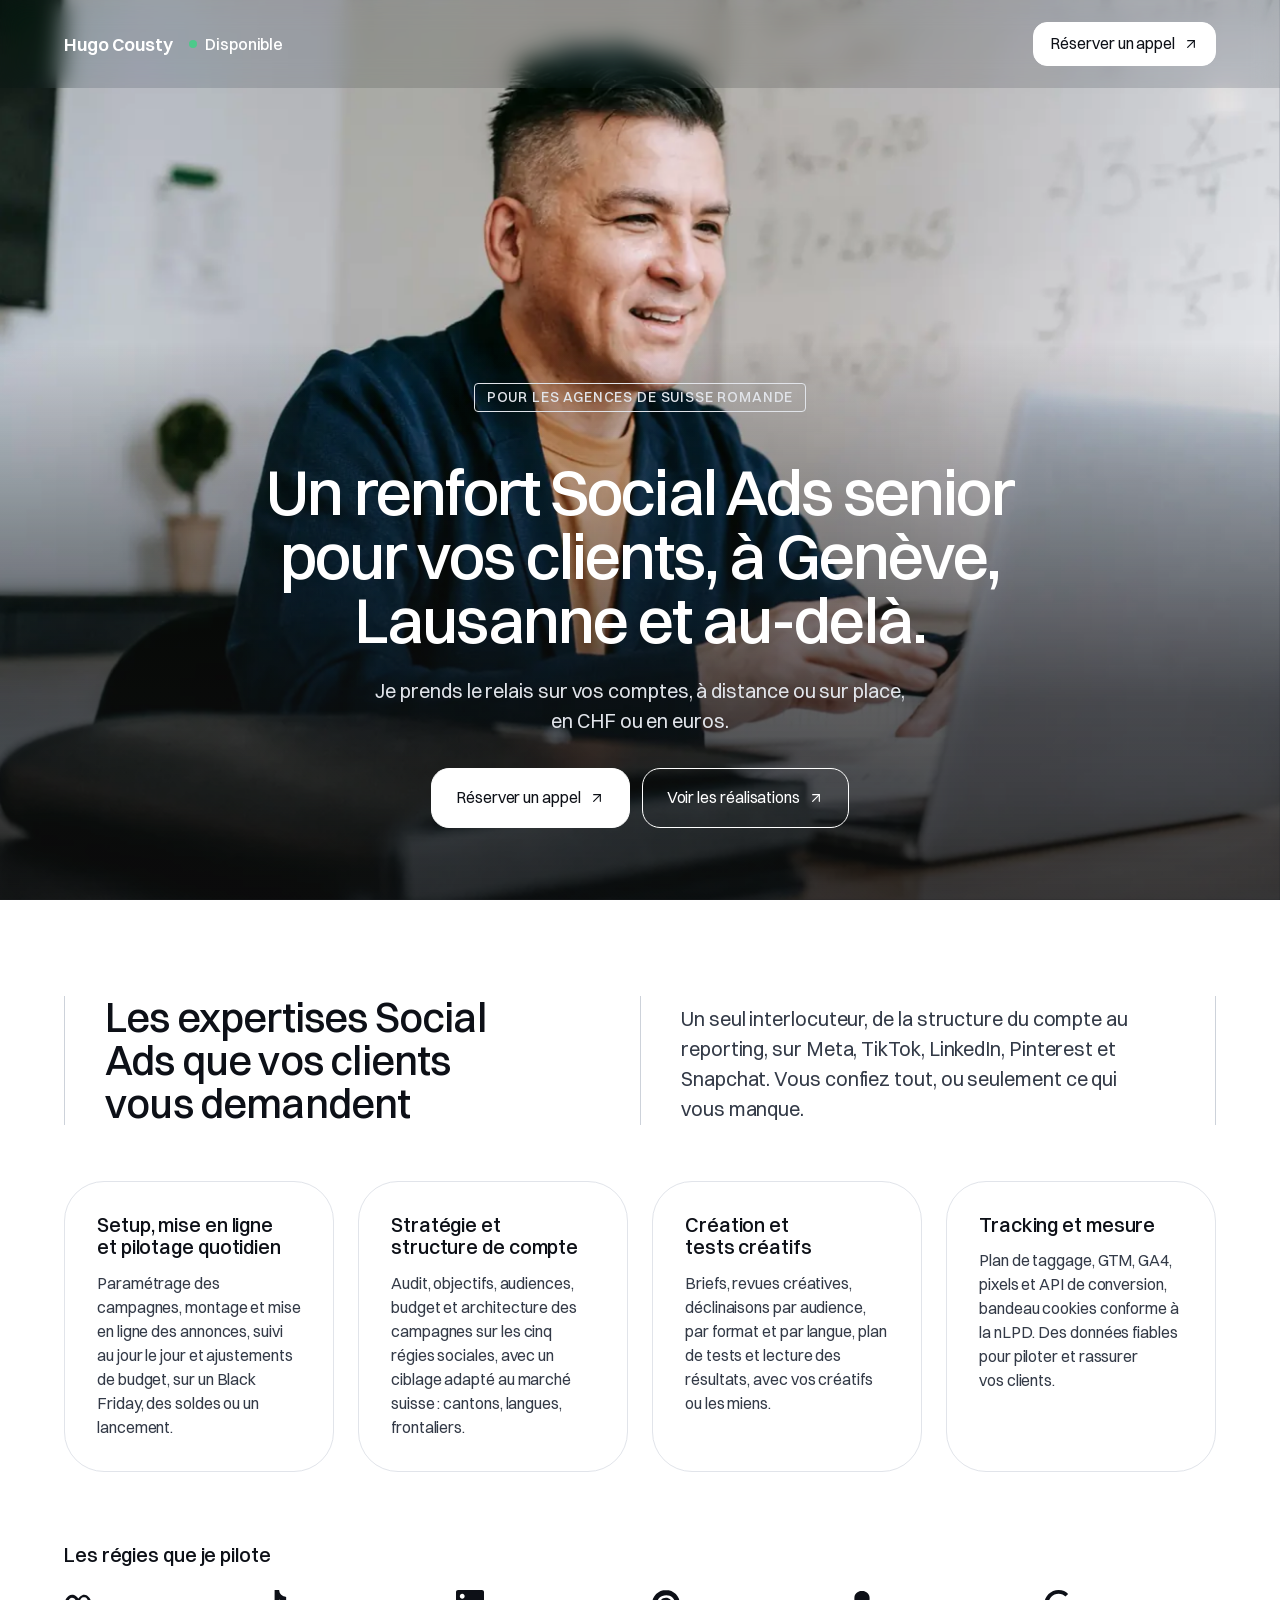
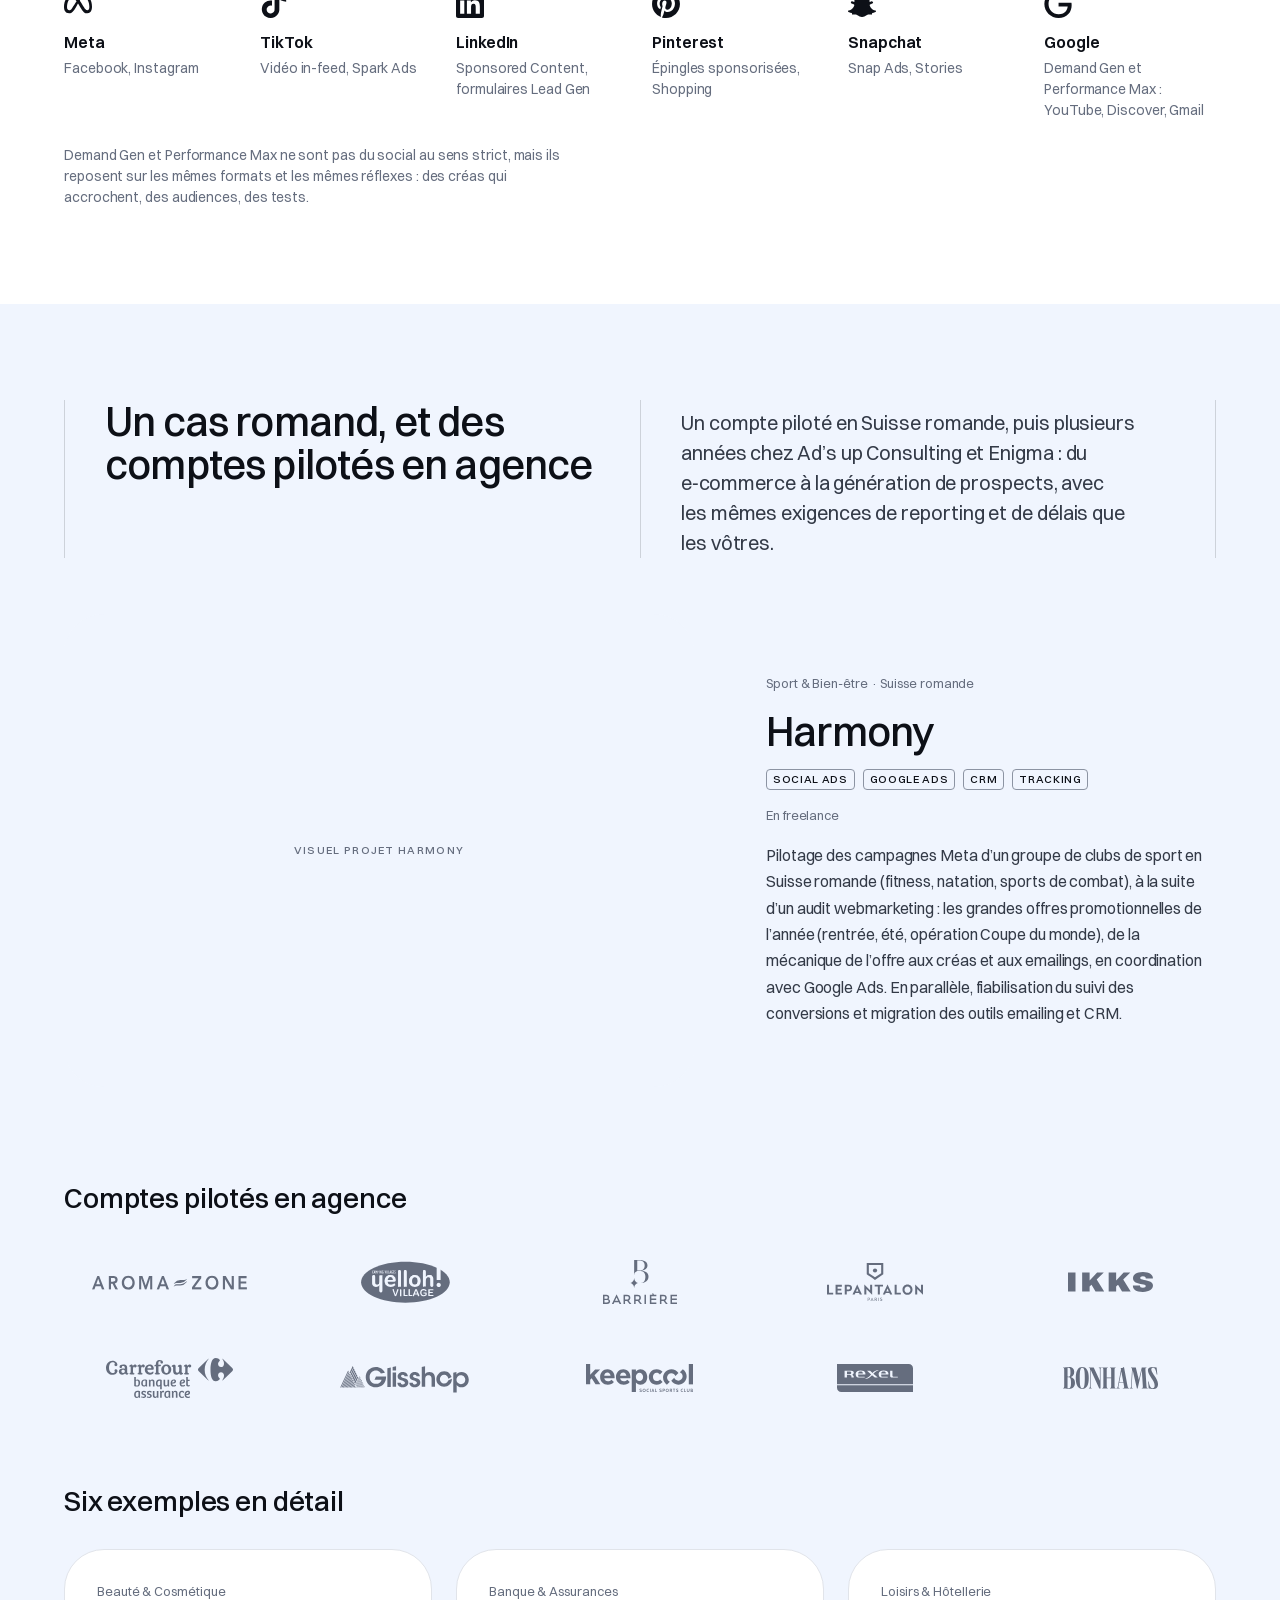
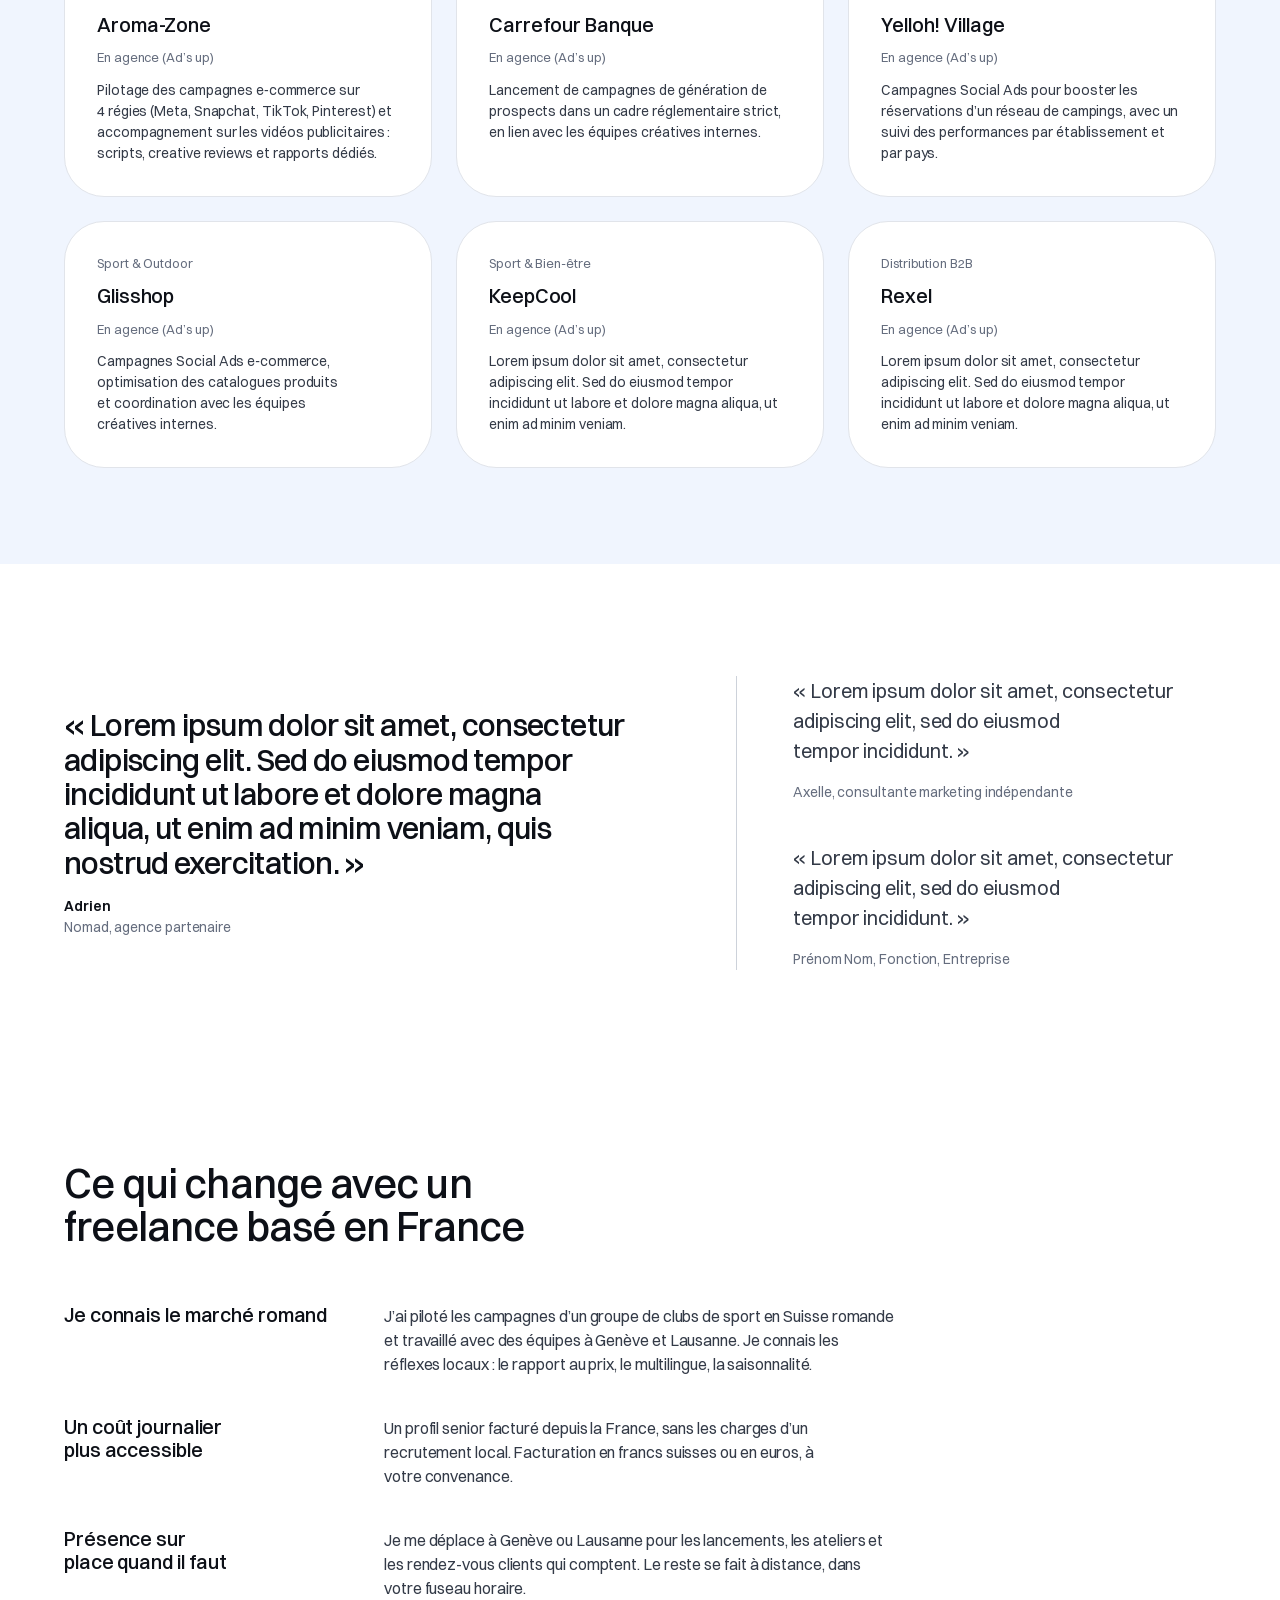
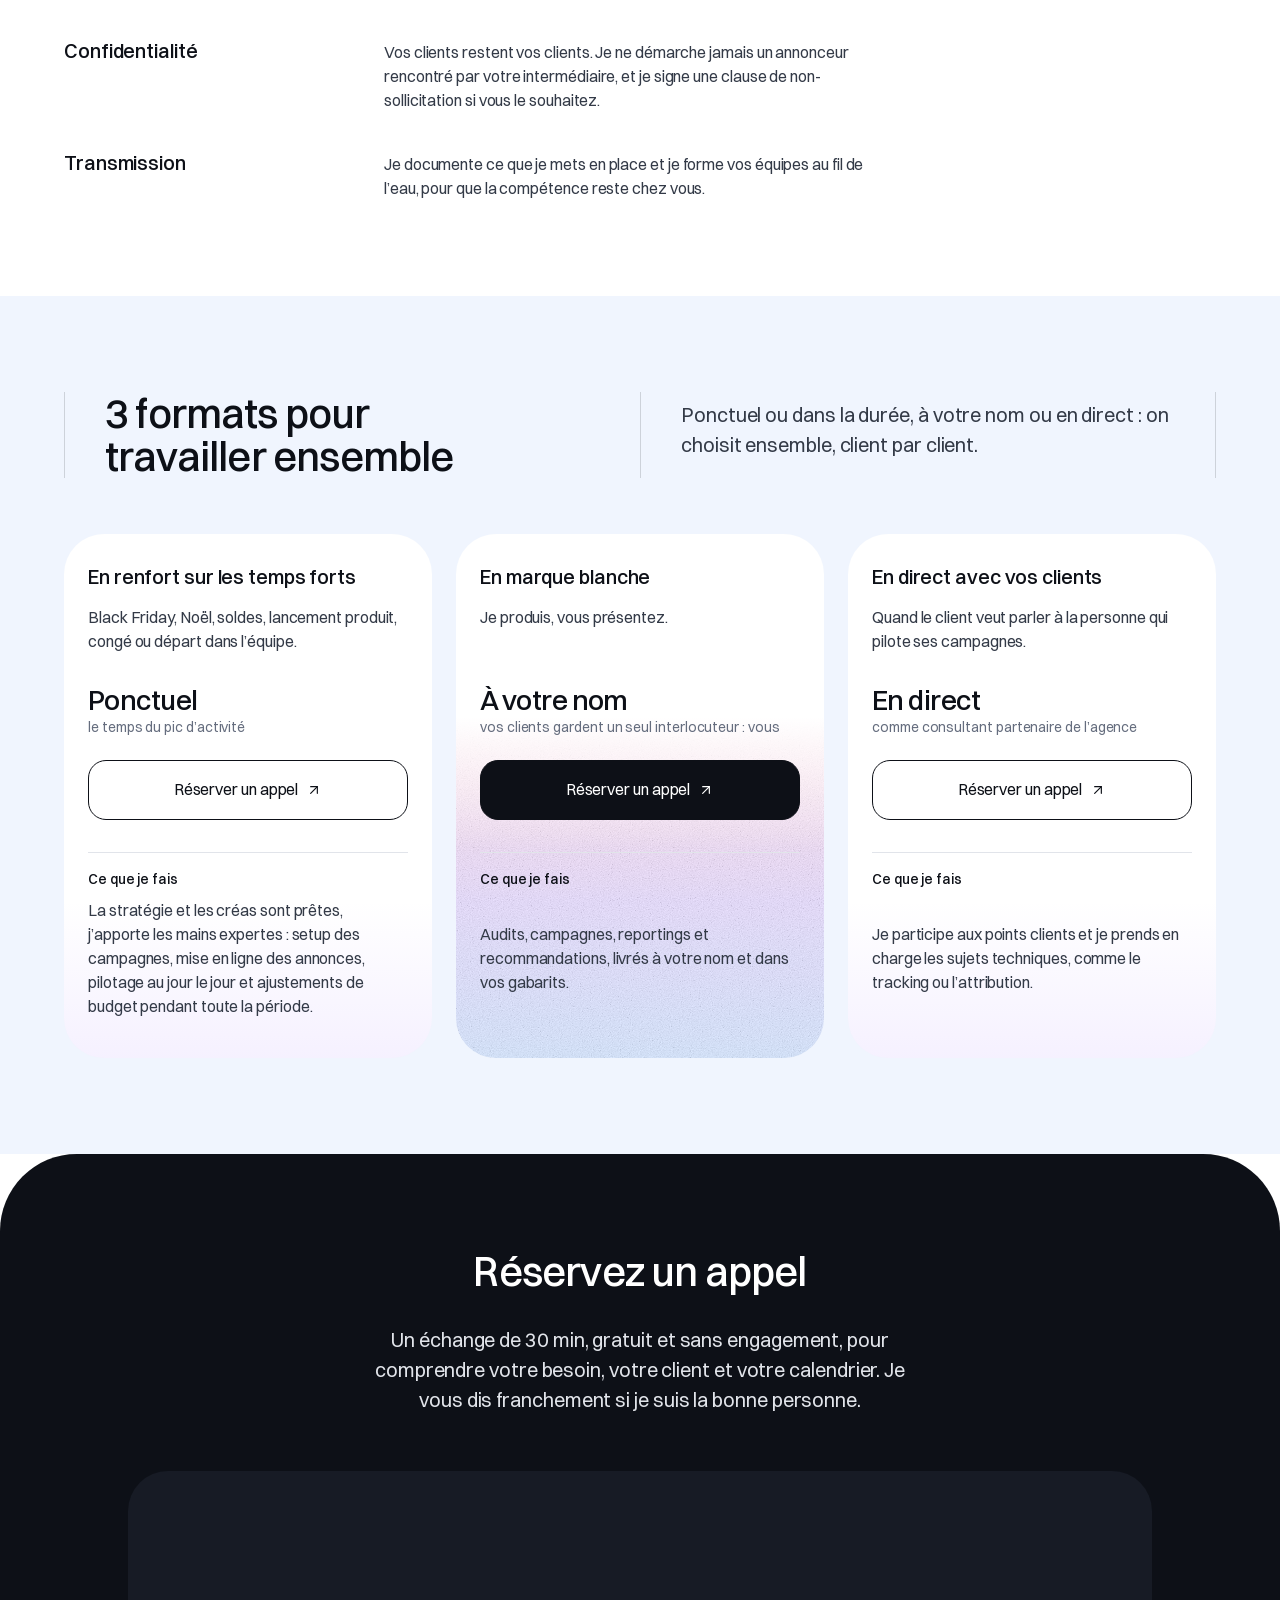
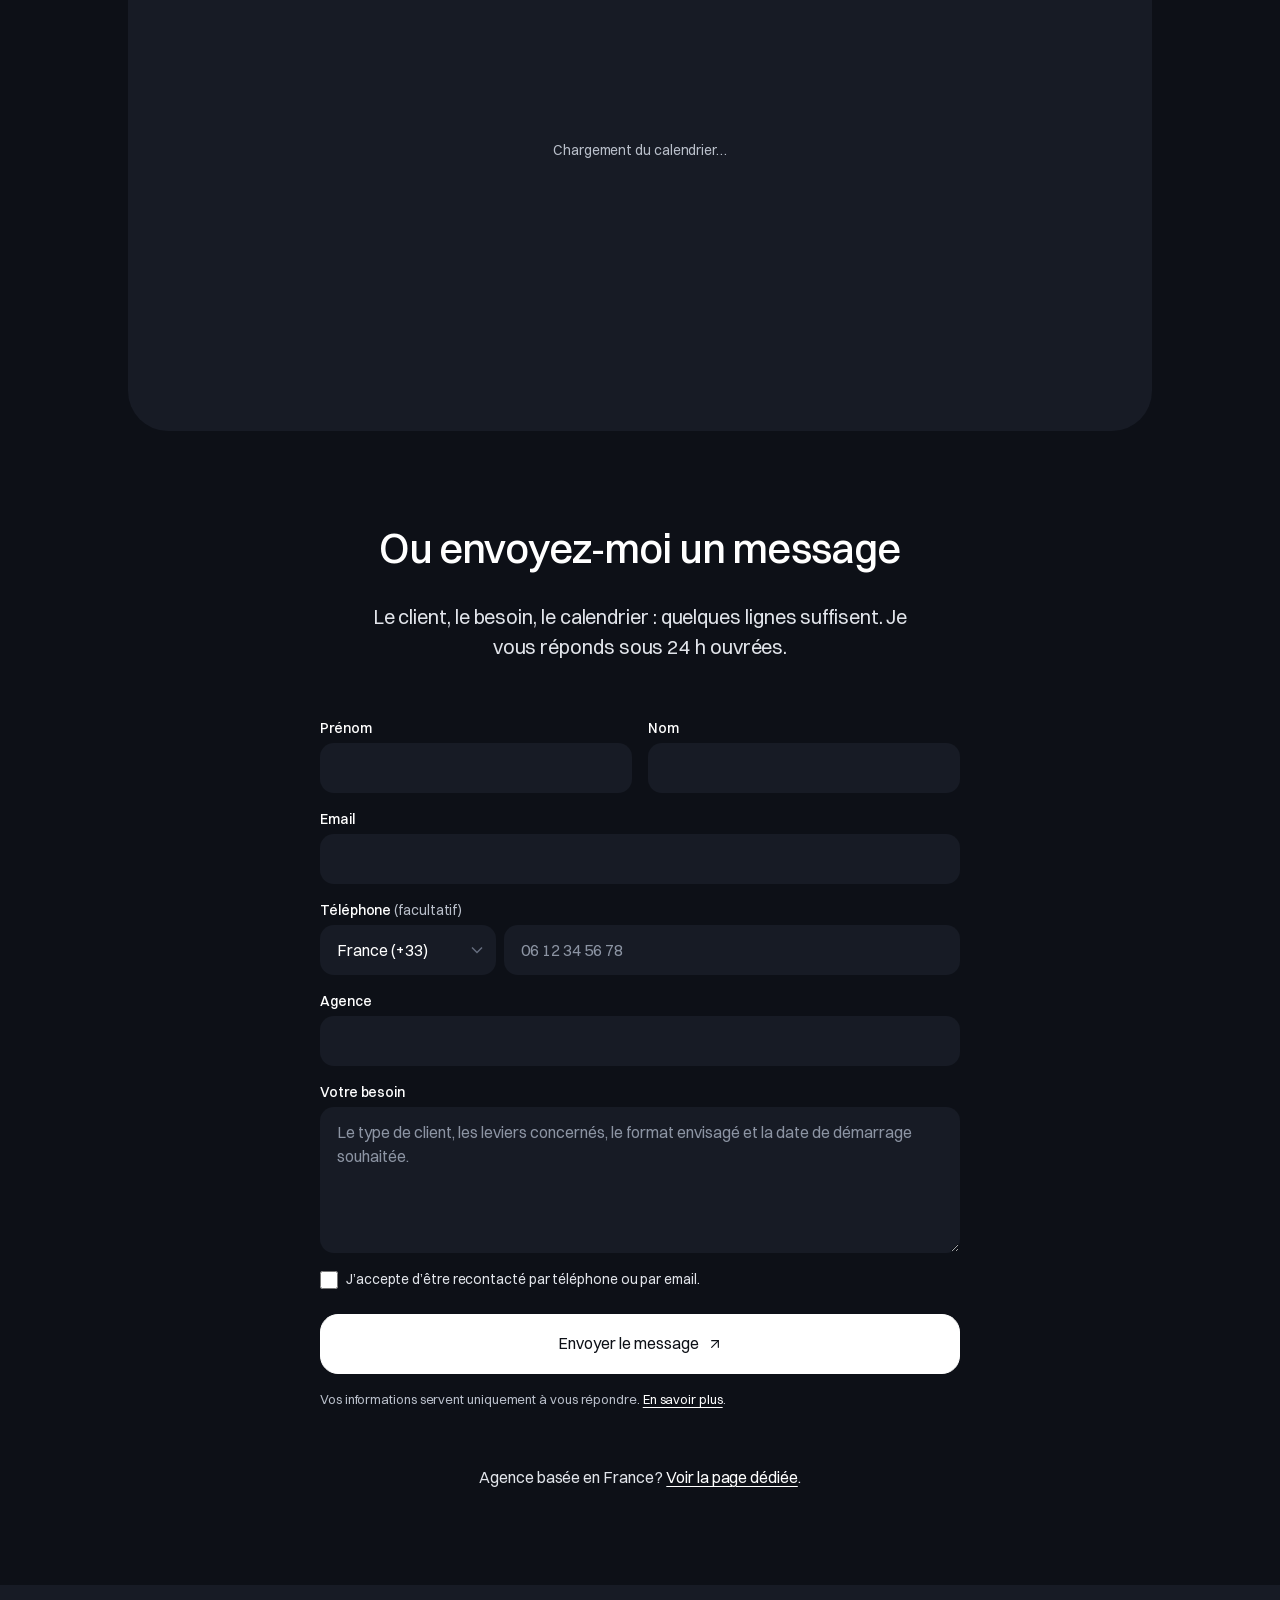
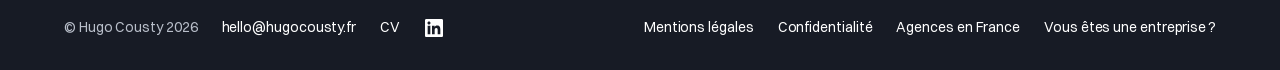
==== commit 90b151ea: "Hero : libellé « Consultant marketing » au-dessus du titre - Accueil : titre affiché « De la stratég" ====
--- a/agences-suisse/index.html
+++ b/agences-suisse/index.html
@@ -57,7 +57,7 @@
 
       <div class="hero__body">
         <div class="hero__panel">
-          <p class="eyebrow">Pour les agences de Suisse romande</p>
+          <p class="hero__label">Pour les agences de Suisse romande</p>
           <h1 class="hero__title" id="hero-title">Un renfort Social Ads senior pour vos clients, à Genève, Lausanne et au-delà.</h1>
           <p class="hero__lead">Je prends le relais sur vos comptes, à distance ou sur place, en CHF ou en euros.</p>
 
--- a/assets/css/tokens.css
+++ b/assets/css/tokens.css
@@ -274,6 +274,7 @@
   --avatar-size: 40px;
   --status-dot-size: 8px;
   --status-available: var(--forest-600);
+  --status-pulse: rgba(44, 106, 76, .35); /* halo de la pastille « Disponible » */
 
   /* Barre "Réserver un appel" collée en bas d'écran (mobile) */
   --sticky-cta-height: 72px;
@@ -306,11 +307,11 @@
   --button-height-small: 44px;
 
   /* Palette « Aurore » : seule couleur du site. Dégradé de la section IA
-     (bleu glacier à gauche, bleu ciel, lavande, rose poudré à droite), à 30 % */
-  --band-1: rgba(255, 170, 200, .3);  /* rose poudré (à droite) */
-  --band-2: rgba(196, 168, 255, .3);  /* lavande */
-  --band-3: rgba(150, 190, 255, .3);  /* bleu ciel */
-  --band-4: rgba(120, 215, 240, .3);  /* bleu glacier (à gauche) */
+     (bleu glacier à gauche, bleu ciel, lavande, rose poudré à droite), à 40 % */
+  --band-1: rgba(255, 170, 200, .4);  /* rose poudré (à droite) */
+  --band-2: rgba(196, 168, 255, .4);  /* lavande */
+  --band-3: rgba(150, 190, 255, .4);  /* bleu ciel */
+  --band-4: rgba(120, 215, 240, .4);  /* bleu glacier (à gauche) */
 
   /* Orbe animée de la section IA : mêmes teintes, pleines */
   --orb-1: #8FD8F0;
@@ -318,6 +319,9 @@
   --orb-3: #C4A8FF;
   --orb-4: #FFB3CF;
   --ai-orb-size: 96px;
+  --stack-top: 12svh;   /* Méthode : où les cartes se figent sous l'en-tête (remplacé par main.js : sous le titre de la section) */
+  --stack-offset: 14px;  /* Méthode : décalage entre deux cartes empilées */
+  --shadow-stack: 0 -6px 18px -16px rgba(14, 14, 15, .10); /* ombre très légère vers le haut */
 
   /* Chiffres clés en dégradé : teintes de l'orbe, foncées (bleu acier,
      bleu roi, violet) pour un rendu sobre */
@@ -325,6 +329,10 @@
   --stat-2: #3A55C2;  /* bleu ciel */
   --stat-3: #5A45BF;  /* lavande */
   --stat-4: #7A3DAE;  /* violet rosé (pas de rose pur) */
+  --shine-color: rgba(255, 255, 255, .42);      /* reflet principal, discret */
+  --shine-color-soft: rgba(255, 255, 255, .22); /* second reflet, plus fin */
+  --shine-tile: 6em;     /* largeur du motif de reflets (un reflet tous les 6 em) */
+  --shine-travel: 12em;  /* distance parcourue pendant la traversée de l'écran (lent) */
 
   /* Grain fin, posé seulement sur les dégradés (sous le voile blanc) */
   --grain: url("../img/grain.svg");
@@ -333,10 +341,10 @@
   /* Cartes des formats (grille tarifaire) : très arrondies, voile en bas */
   --offer-radius: 40px;
   --offer-fade: rgba(196, 168, 255, .16); /* lavande très légère */
-  /* Dégradé de la carte recommandée : mêmes teintes que l'IA, à 30 % */
-  --offer-1: rgba(255, 170, 200, .3);
-  --offer-2: rgba(196, 168, 255, .3);
-  --offer-3: rgba(150, 190, 255, .3);
+  /* Dégradé de la carte recommandée : mêmes teintes que l'IA, à 40 % */
+  --offer-1: rgba(255, 170, 200, .4);
+  --offer-2: rgba(196, 168, 255, .4);
+  --offer-3: rgba(150, 190, 255, .4);
 
   /* Taille de la flèche ↗ des boutons */
   --icon-size-button: 16px;
@@ -362,5 +370,6 @@
 [data-theme="inverse"] {
   --header-bar: rgba(13, 16, 23, .14);         /* sur le hero et les blocs sombres */
   --status-available: #4CC98A;
+  --status-pulse: rgba(76, 201, 138, .45);
   --header-link: rgba(255, 255, 255, .72);
 }
--- a/assets/css/base.css
+++ b/assets/css/base.css
@@ -223,7 +223,7 @@
 /* En-tête de section : surtitre numéroté + titre + chapô */
 .section-head {
   display: grid;
-  gap: var(--space-2);
+  gap: var(--space-4); /* mobile : le titre respire au-dessus du chapô */
   margin-bottom: var(--space-6);
 }
 
@@ -732,6 +732,26 @@
 }
 
 /* Indisponible : point gris */
+/* « Disponible » : la pastille pulse doucement (léger halo qui s'élargit
+   puis s'efface, toutes les 2,4 s). Pas d'animation si indisponible ou
+   si les animations sont réduites. */
+.status:not(.status--off) .status__dot {
+  animation: status-pulse 2.4s var(--ease-out) infinite;
+}
+
+@keyframes status-pulse {
+  0%   { box-shadow: 0 0 0 0 var(--status-pulse); opacity: 1; }
+  50%  { opacity: .55; }
+  70%  { box-shadow: 0 0 0 6px transparent; }
+  100% { box-shadow: 0 0 0 0 transparent; opacity: 1; }
+}
+
+@media (prefers-reduced-motion: reduce) {
+  .status__dot {
+    animation: none !important;
+  }
+}
+
 .status--off .status__dot {
   background: var(--text-faint);
 }
--- a/assets/css/sections.css
+++ b/assets/css/sections.css
@@ -202,15 +202,40 @@
   display: inline;
 }
 
+/* Petit libellé au-dessus du titre du hero (comme TwelveLabs) : petites
+   capitales dans un cadre fin, même style que les étiquettes. Sur
+   l'accueil, il fait partie du H1 (« Consultant marketing, de la
+   stratégie aux résultats » pour les moteurs). */
+.hero__label {
+  display: block;
+  width: fit-content;
+  margin: 0 auto var(--space-3);
+  padding: 3px var(--space-15);
+  border: var(--border-width-hairline) solid currentColor;
+  border-radius: var(--tag-radius);
+  font-family: var(--font-sans);
+  font-size: var(--text-body-sm);
+  font-weight: var(--weight-medium);
+  letter-spacing: .06em;
+  line-height: 1.5;
+  text-transform: uppercase;
+  color: var(--text-secondary);
+}
+
+.hero__title .hero__label,
+.hero--center .hero__title .hero__label {
+  display: block;
+  margin-bottom: var(--space-3);
+  font-size: var(--text-body-sm);
+  letter-spacing: .06em;
+  line-height: 1.5;
+}
+
 .hero--center .hero__lead {
   max-width: 34rem;
 }
 
 /* Petite ligne au-dessus du titre (pages agences) : lisible sur la photo */
-.hero--center .eyebrow {
-  color: var(--text-secondary);
-}
-
 @media (max-width: 47.99em) {
   .hero--center .hero__lead {
     font-size: var(--text-body);
@@ -667,6 +692,52 @@
 
   .step p {
     padding-left: var(--space-5);
+  }
+}
+
+
+/* Méthode en cartes empilées (main.js pose .is-stacked) : chaque étape
+   devient une carte qui se fige sous l'en-tête ; la suivante remonte et
+   la recouvre, en laissant dépasser le haut des précédentes. La carte
+   recouverte recule légèrement (--cover, 0 → 1, posé par main.js).
+   Sans JS ou avec animations réduites : la liste verticale ci-dessus. */
+/* Le titre de la section reste visible pendant l'empilement : il se fige
+   sous l'en-tête, et les cartes se figent juste en dessous (--stack-top
+   = hauteur du titre, mesurée par main.js) */
+#methode.has-stack .section-head {
+  position: sticky;
+  top: var(--header-height-top);
+  z-index: 1;
+  padding-top: var(--space-2);
+}
+
+#methode .steps.is-stacked {
+  display: grid;
+  gap: var(--space-3);
+  border-top: 0;
+}
+
+#methode .steps.is-stacked .step {
+  position: sticky;
+  top: calc(var(--header-height-top) + var(--stack-top) + var(--i, 0) * var(--stack-offset)); /* se fige plus bas : l'empilement commence plus tôt */
+  padding: var(--space-5) var(--space-4);
+  border: var(--border-width-hairline) solid var(--border-hairline);
+  border-radius: var(--card-radius);
+  background: var(--surface-card);
+  box-shadow: var(--shadow-stack);
+  transform-origin: 50% 0;
+  transform: scale(calc(1 - var(--cover, 0) * .04));
+  filter: brightness(calc(1 - var(--cover, 0) * .04));
+}
+
+@media (min-width: 64em) {
+  #methode .steps.is-stacked .step {
+    padding: var(--space-6) var(--space-5);
+  }
+
+  /* Dans une carte, le texte reprend la largeur disponible */
+  #methode .steps.is-stacked .step {
+    grid-template-columns: 6rem minmax(0, 1fr) minmax(0, 1fr);
   }
 }
 
@@ -721,6 +792,31 @@
   }
 }
 
+/* Reflet sur les chiffres clés : un motif régulier de bandes claires
+   (une franche, une plus fine), répété, posé sur le dégradé et découpé
+   dans le texte. Il glisse au rythme du défilement (--shine posé par
+   main.js) : un reflet passe sur chaque chiffre à intervalles réguliers,
+   avec un léger décalage d'un chiffre à l'autre (--shine-offset). */
+@supports ((-webkit-background-clip: text) or (background-clip: text)) {
+  .stats.has-shine .stat__value {
+    background:
+      linear-gradient(105deg,
+        transparent 0%, transparent 30%,
+        var(--shine-color) 40%, transparent 50%,
+        transparent 62%,
+        var(--shine-color-soft) 67%, transparent 72%,
+        transparent 100%)
+        calc(var(--shine, 0) * var(--shine-travel) + var(--shine-offset, 0em)) 0 / var(--shine-tile) 100% repeat-x,
+      linear-gradient(90deg, var(--stat-1), var(--stat-2) 38%, var(--stat-3) 68%, var(--stat-4));
+    -webkit-background-clip: text;
+    background-clip: text;
+  }
+
+  .stats.has-shine .stat:nth-child(2) .stat__value { --shine-offset: -1.5em; }
+  .stats.has-shine .stat:nth-child(3) .stat__value { --shine-offset: -3em; }
+  .stats.has-shine .stat:nth-child(4) .stat__value { --shine-offset: -4.5em; }
+}
+
 .stat__label {
   font-size: var(--text-body-sm);
   color: var(--text-muted);
@@ -997,17 +1093,39 @@
 }
 
 /* Trois faits pratiques (lieu, déplacements, facturation) */
+/* Fiche pratique : libellé court à gauche, information à droite, lignes
+   séparées par des filets (comme les étapes et les usages de l'IA).
+   Mobile : le libellé passe au-dessus. */
 .about__facts {
   display: grid;
-  gap: var(--space-1);
+  width: min(100%, 34rem);
+  border-top: var(--border-width-hairline) solid var(--border-mid);
+}
+
+.about__facts > div {
+  display: grid;
+  gap: var(--space-025);
+  padding-block: var(--space-15);
+  border-bottom: var(--border-width-hairline) solid var(--border-mid);
+}
+
+.about__facts dt {
   font-size: var(--text-body-sm);
   color: var(--text-muted);
 }
 
-.about__facts strong {
-  font-weight: var(--weight-medium);
+.about__facts dd {
   color: var(--text-primary);
 }
+
+@media (min-width: 48em) {
+  .about__facts > div {
+    grid-template-columns: 8.5rem minmax(0, 1fr);
+    align-items: baseline;
+    gap: var(--space-2);
+  }
+}
+
 
 /* Portrait en 4:5 */
 .about__photo {
@@ -1154,13 +1272,14 @@
   animation: ai-orb-breathe 6s var(--ease-in-out) infinite;
 }
 
+/* Étincelle fine, remplie du même dégradé que les chiffres clés */
 .ai-orb__spark {
   position: relative;
-  width: 50%;
-  height: 50%;
-  fill: var(--text-primary);
+  width: 56%;
+  height: 56%;
+  fill: url(#ai-spark-grad);
   transform: rotate(calc(var(--ia-p) * 90deg)) scale(calc(.85 + var(--ia-p) * .3));
-  filter: drop-shadow(0 6px 14px rgba(13, 16, 23, .18));
+  filter: drop-shadow(0 4px 10px rgba(58, 85, 194, .22));
 }
 
 .ai-orb__spark--small,
@@ -1197,10 +1316,11 @@
   50% { opacity: 1; }
 }
 
-/* Lecture au fil du scroll : les mots s'allument l'un après l'autre,
-   comme un texte en train d'être écrit (mots créés par main.js) */
+/* Lecture au fil du scroll : les mots s'allument l'un après l'autre
+   (mots créés par main.js). Tout est allumé quand le texte arrive au
+   centre de l'écran ; la phrase de réassurance n'est jamais atténuée. */
 .ai-word {
-  opacity: .2;
+  opacity: .25;
   transition: opacity var(--duration-base) var(--ease-out);
 }
 
@@ -1225,15 +1345,43 @@
 
 .ai-box__body {
   display: grid;
-  gap: var(--space-2);
-  max-width: 36rem;
-  line-height: var(--leading-loose);
+  justify-items: center;
+  gap: var(--space-4);
+  max-width: 40rem;
+  line-height: var(--leading-normal);
   color: var(--text-secondary);
 }
 
+.ai-box__lead {
+  max-width: 32rem;
+  margin-inline: auto;
+}
+
+/* Les 4 usages : une ligne chacun, séparés par des filets (comme les
+   étapes de la Méthode) */
+.ai-uses {
+  display: grid;
+  width: min(100%, 30rem);
+  margin: var(--space-3) auto 0;
+  border-top: var(--border-width-hairline) solid var(--border-mid);
+  list-style: none;
+}
+
+.ai-uses li {
+  padding-block: var(--space-15);
+  border-bottom: var(--border-width-hairline) solid var(--border-mid);
+  font-size: var(--text-lead);
+  color: var(--text-primary);
+}
+
+/* Réassurance : la phrase clé, mise en avant */
 .ai-box__note {
-  margin-top: var(--space-1);
+  max-width: 28rem;
+  font-family: var(--font-display);
+  font-size: var(--text-h3);
   font-weight: var(--weight-medium);
+  letter-spacing: var(--tracking-heading);
+  line-height: var(--leading-snug);
   color: var(--text-primary);
 }
 
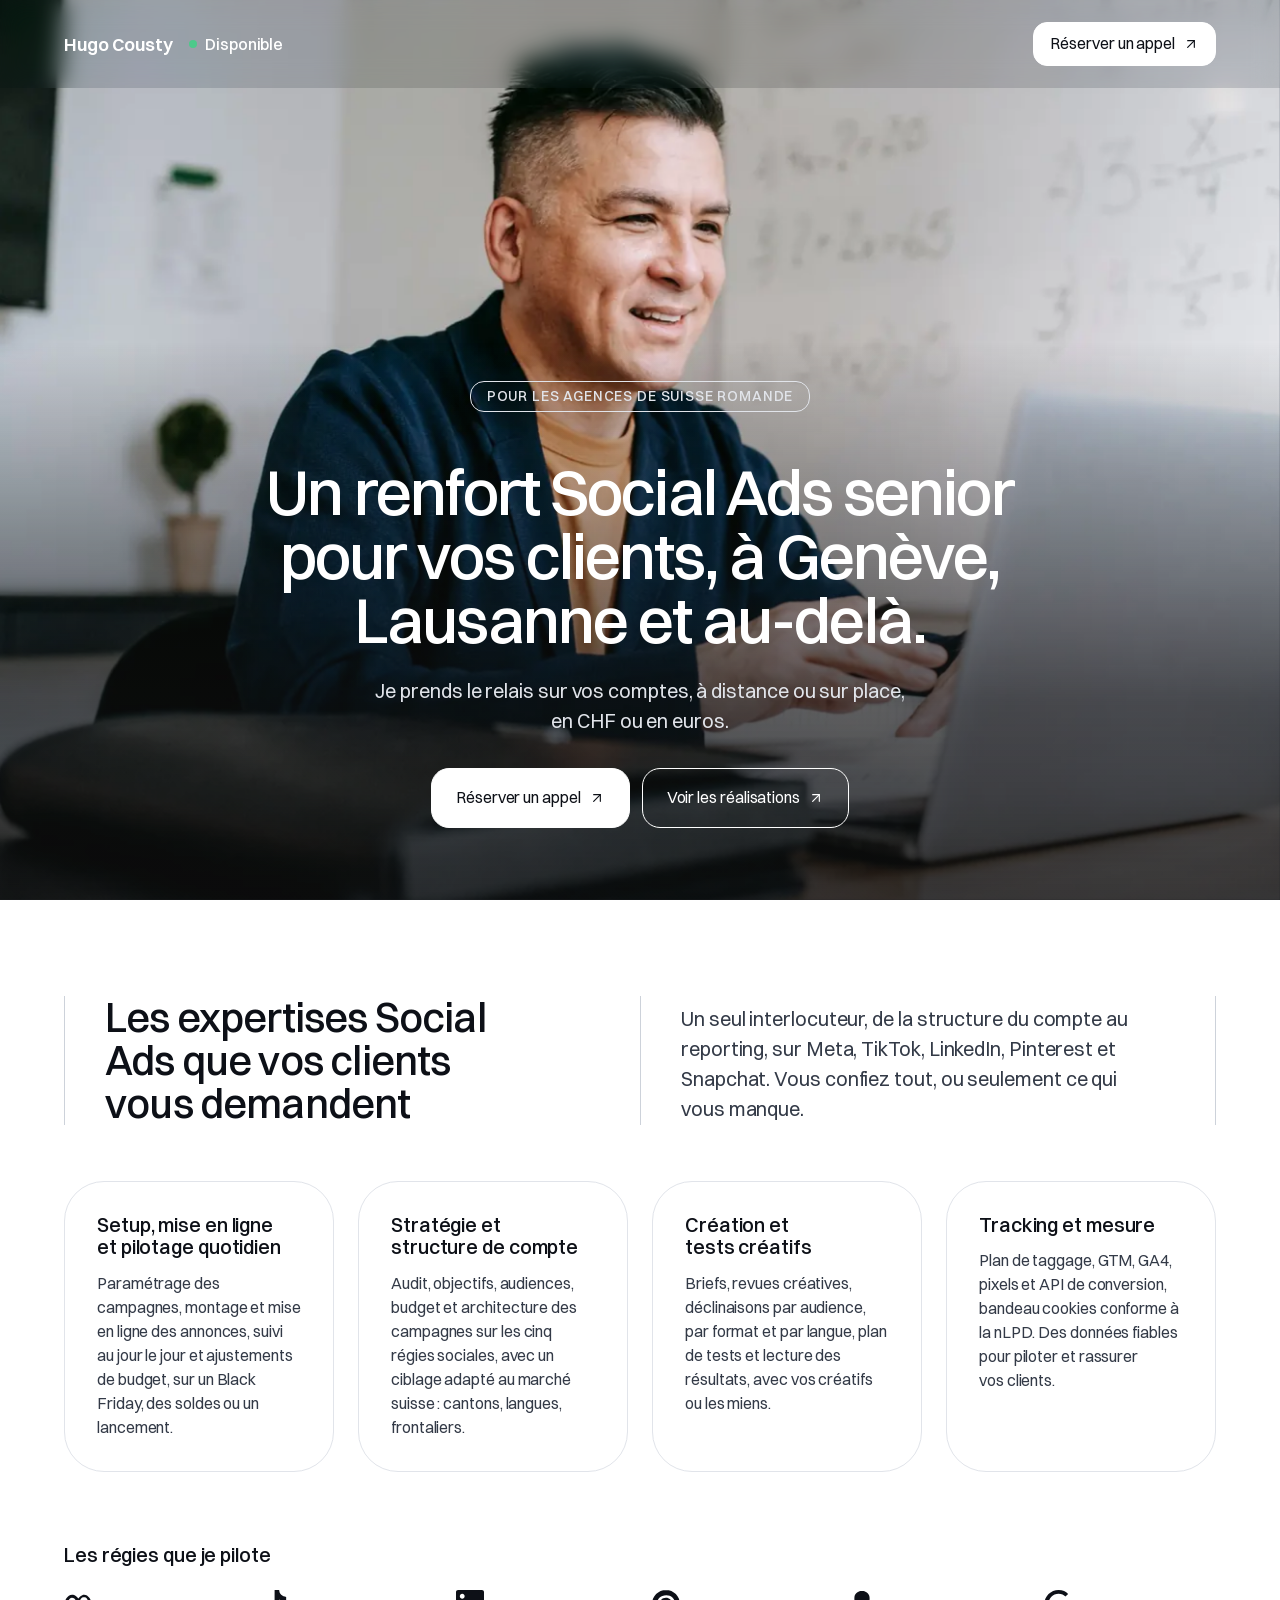
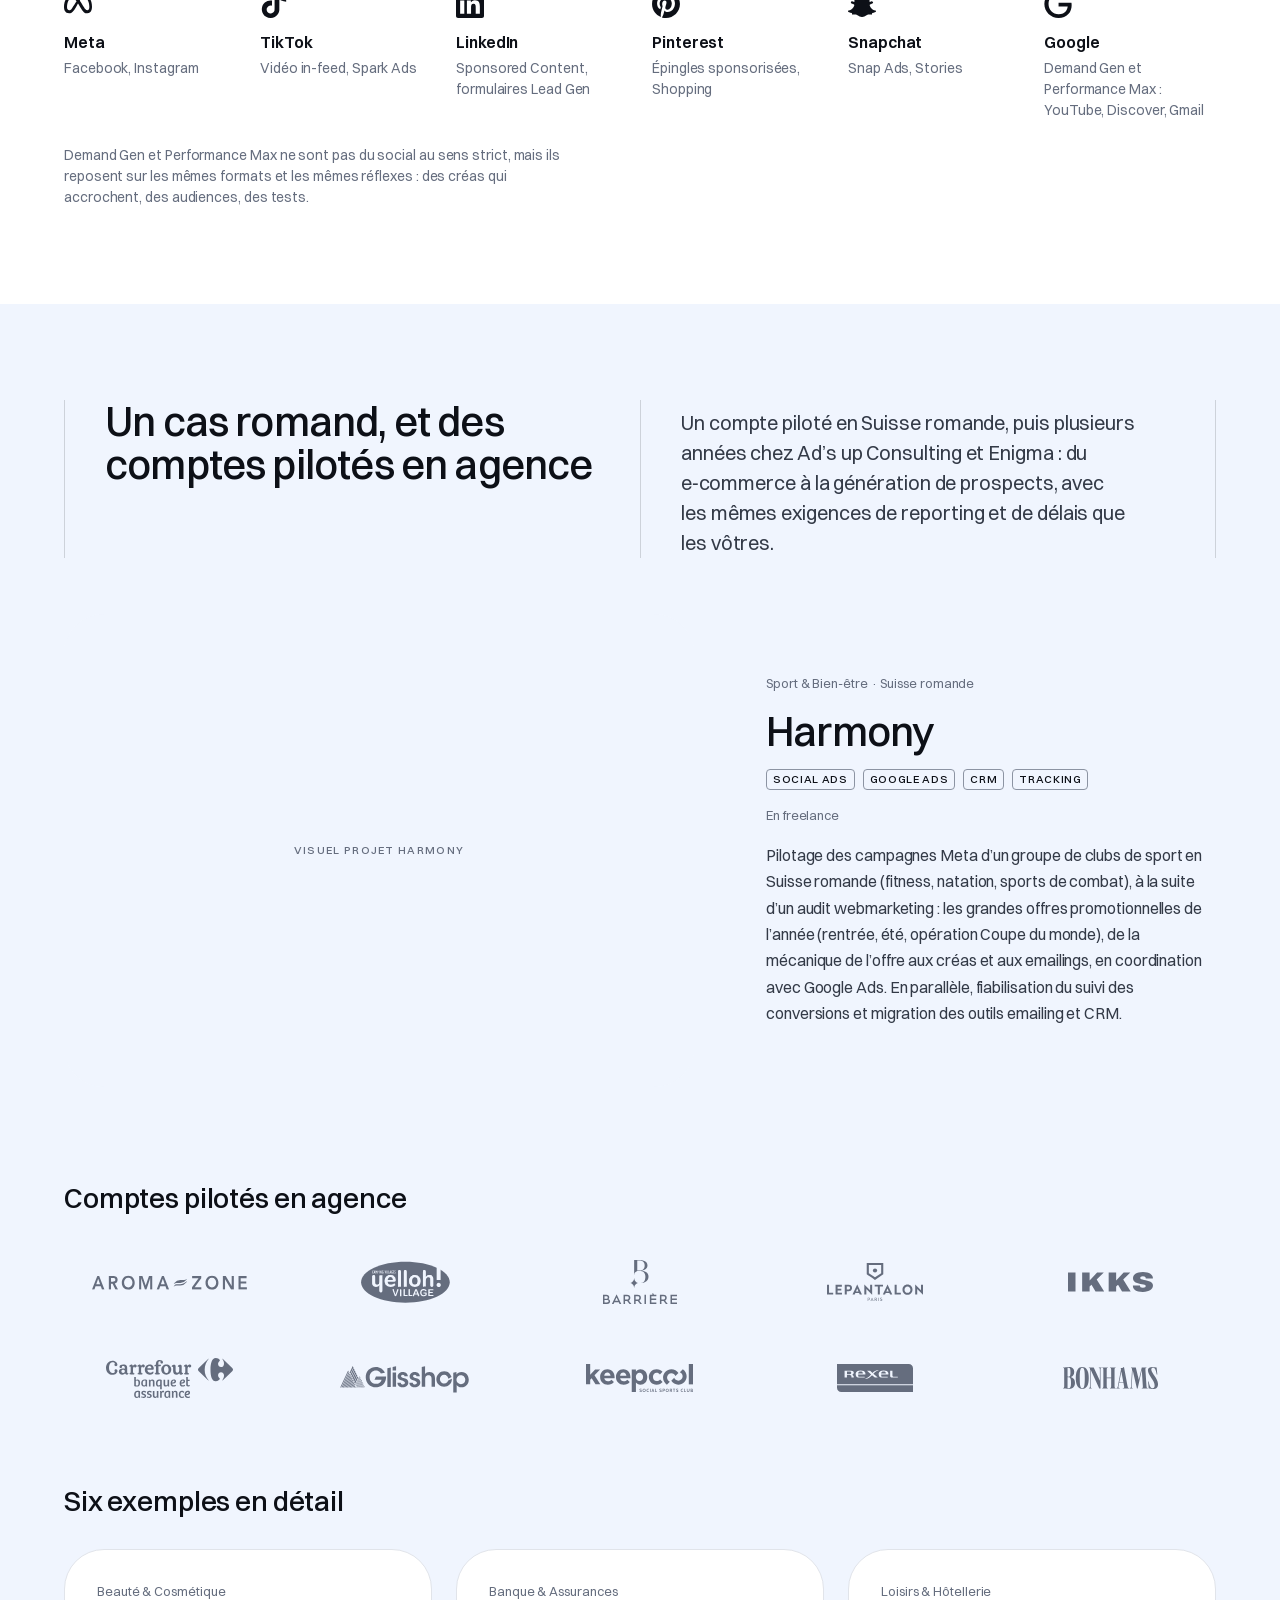
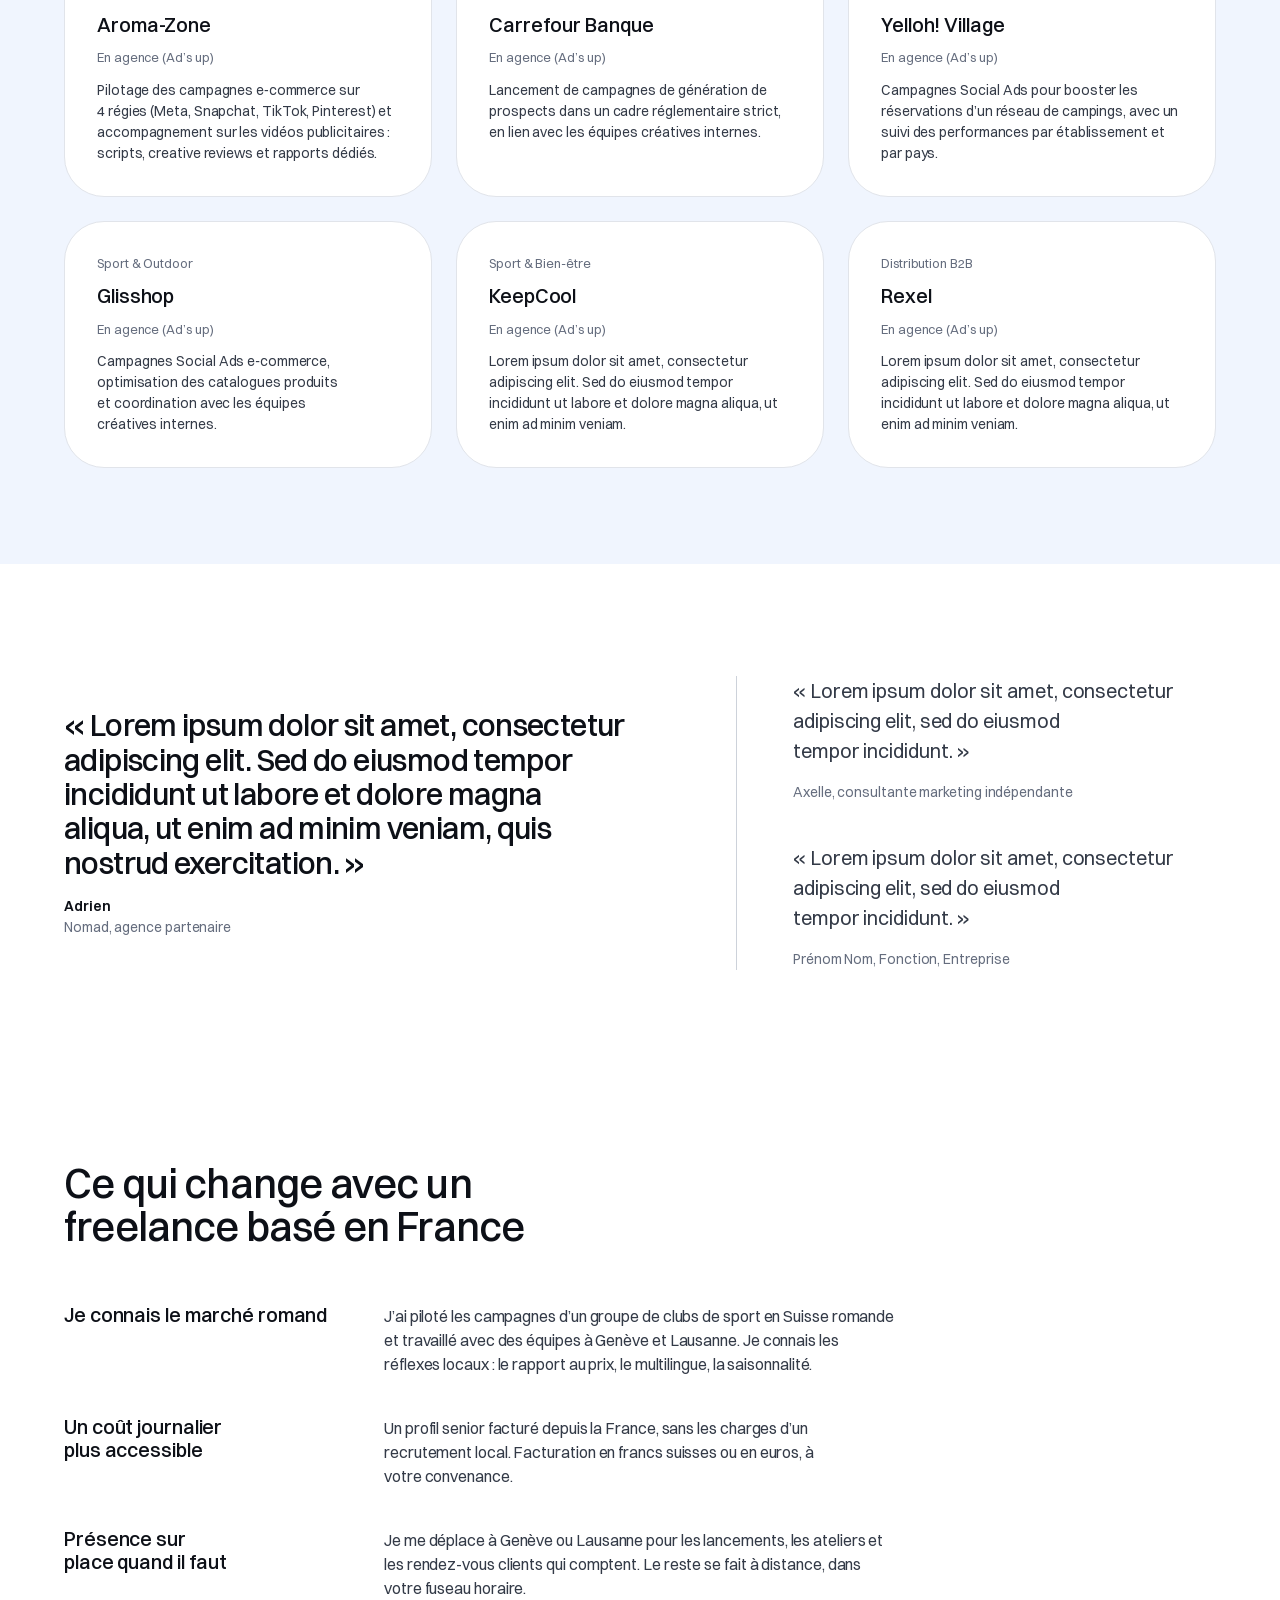
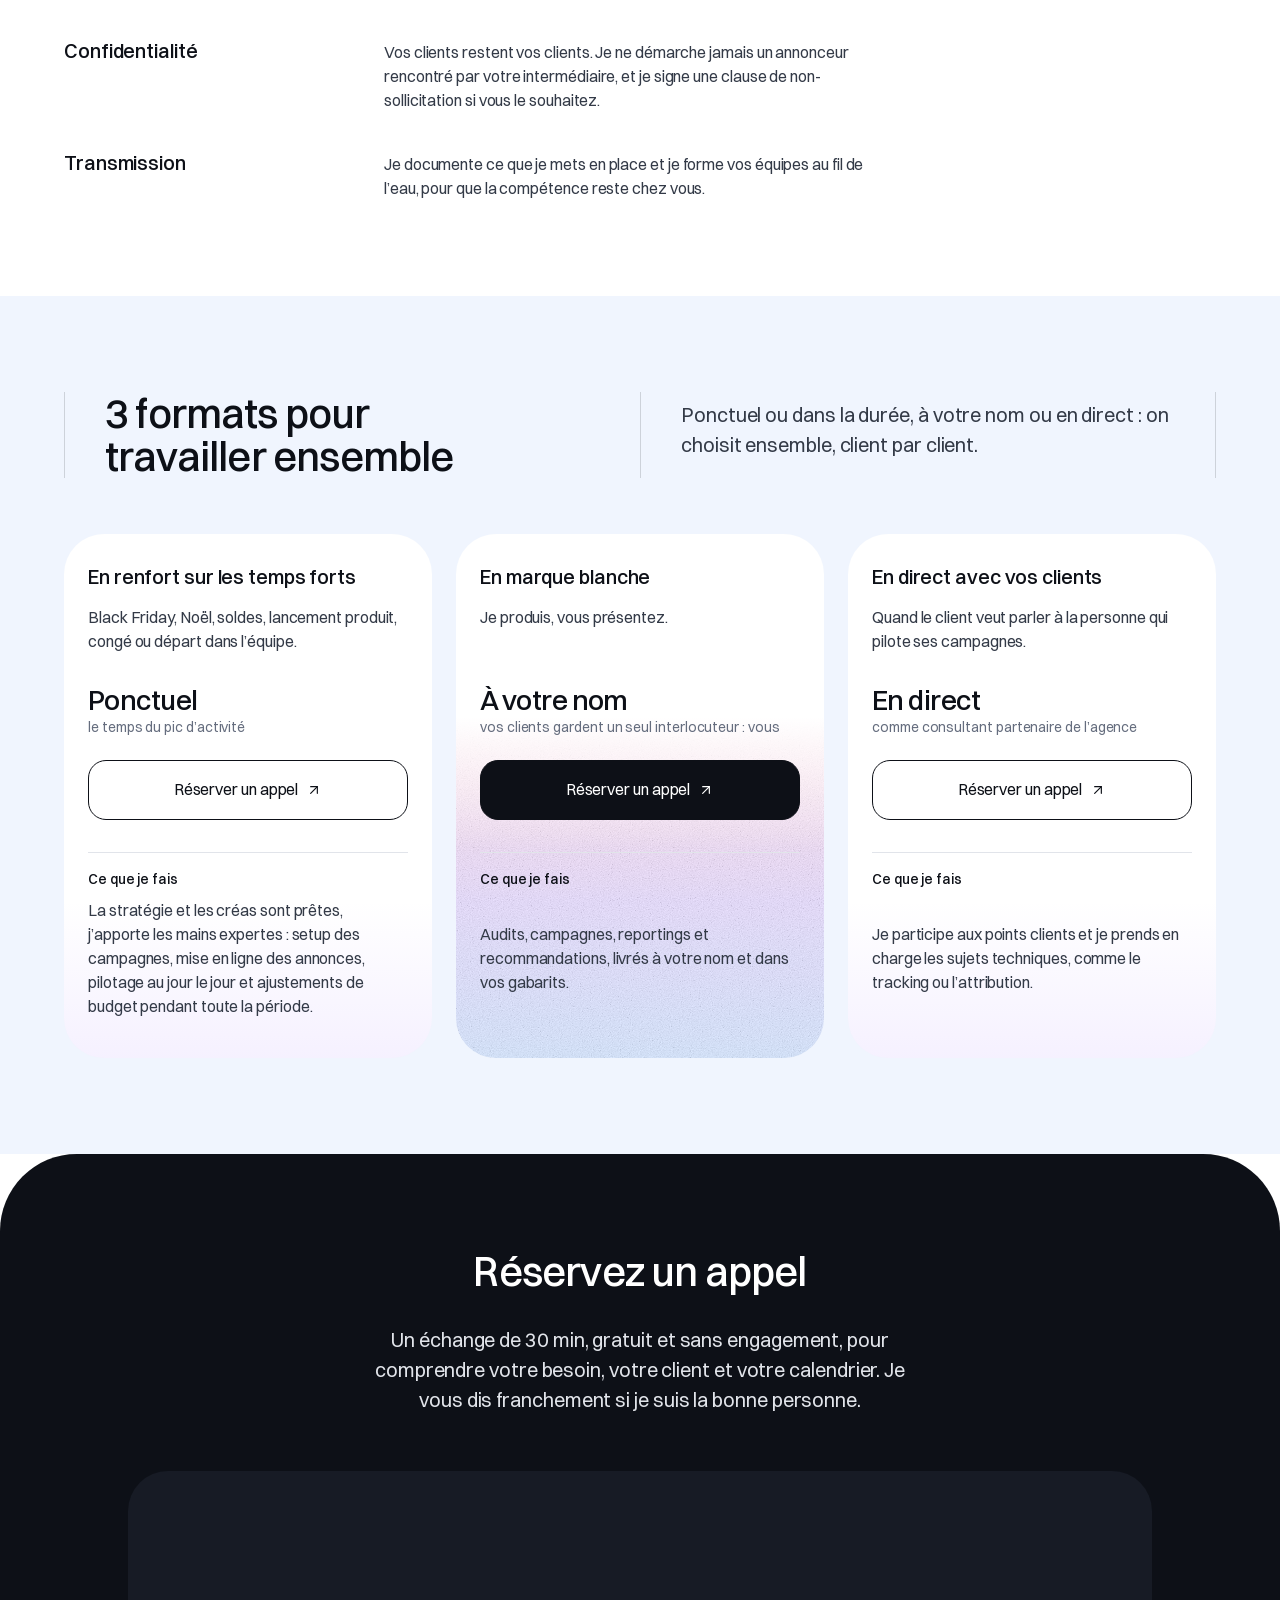
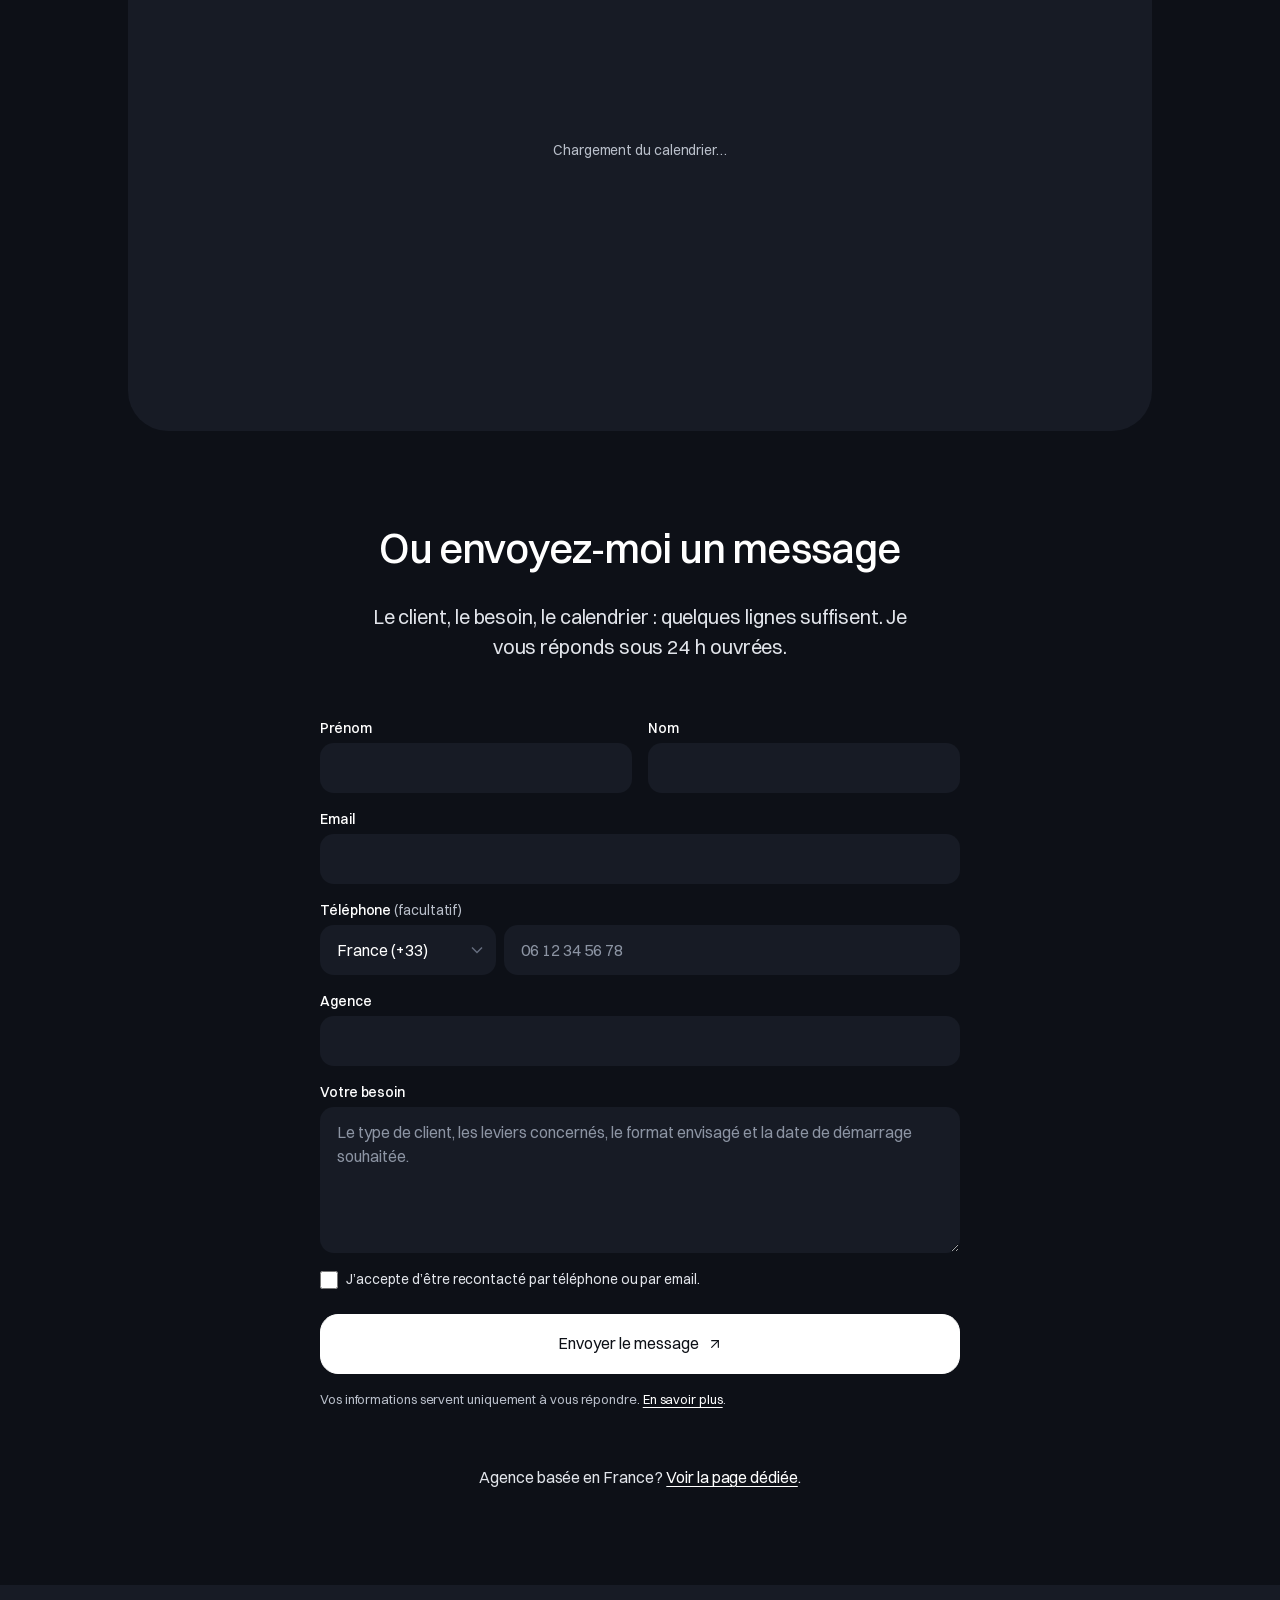
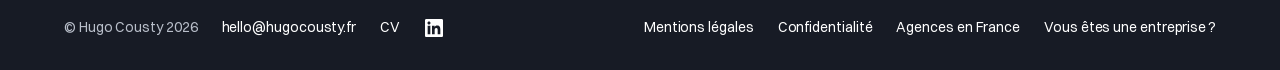
==== commit 820a2e82: "En-tête : sombre dès le chargement sur les pages à photo Sur l'accueil et les pages agences, l'en-tê" ====
--- a/agences-suisse/index.html
+++ b/agences-suisse/index.html
@@ -29,7 +29,7 @@
   <a class="skip-link" href="#contenu">Aller au contenu</a>
 
   <!-- HEADER (version page secondaire : retour à l'accueil + CTA vers le contact de cette page) -->
-  <header class="site-header" data-header>
+  <header class="site-header" data-header data-theme="inverse"><!-- sombre dès le chargement : la page commence par la photo du hero -->
     <div class="site-header__inner">
       <a class="site-id" href="/" aria-label="Hugo Cousty, retour à l’accueil">
         <span class="site-id__name" aria-hidden="true">Hugo Cousty</span>
--- a/assets/css/sections.css
+++ b/assets/css/sections.css
@@ -210,9 +210,9 @@
   display: block;
   width: fit-content;
   margin: 0 auto var(--space-3);
-  padding: 3px var(--space-15);
+  padding: 4px var(--space-2);
   border: var(--border-width-hairline) solid currentColor;
-  border-radius: var(--tag-radius);
+  border-radius: var(--button-radius-small); /* 14 px, comme les petits boutons */
   font-family: var(--font-sans);
   font-size: var(--text-body-sm);
   font-weight: var(--weight-medium);
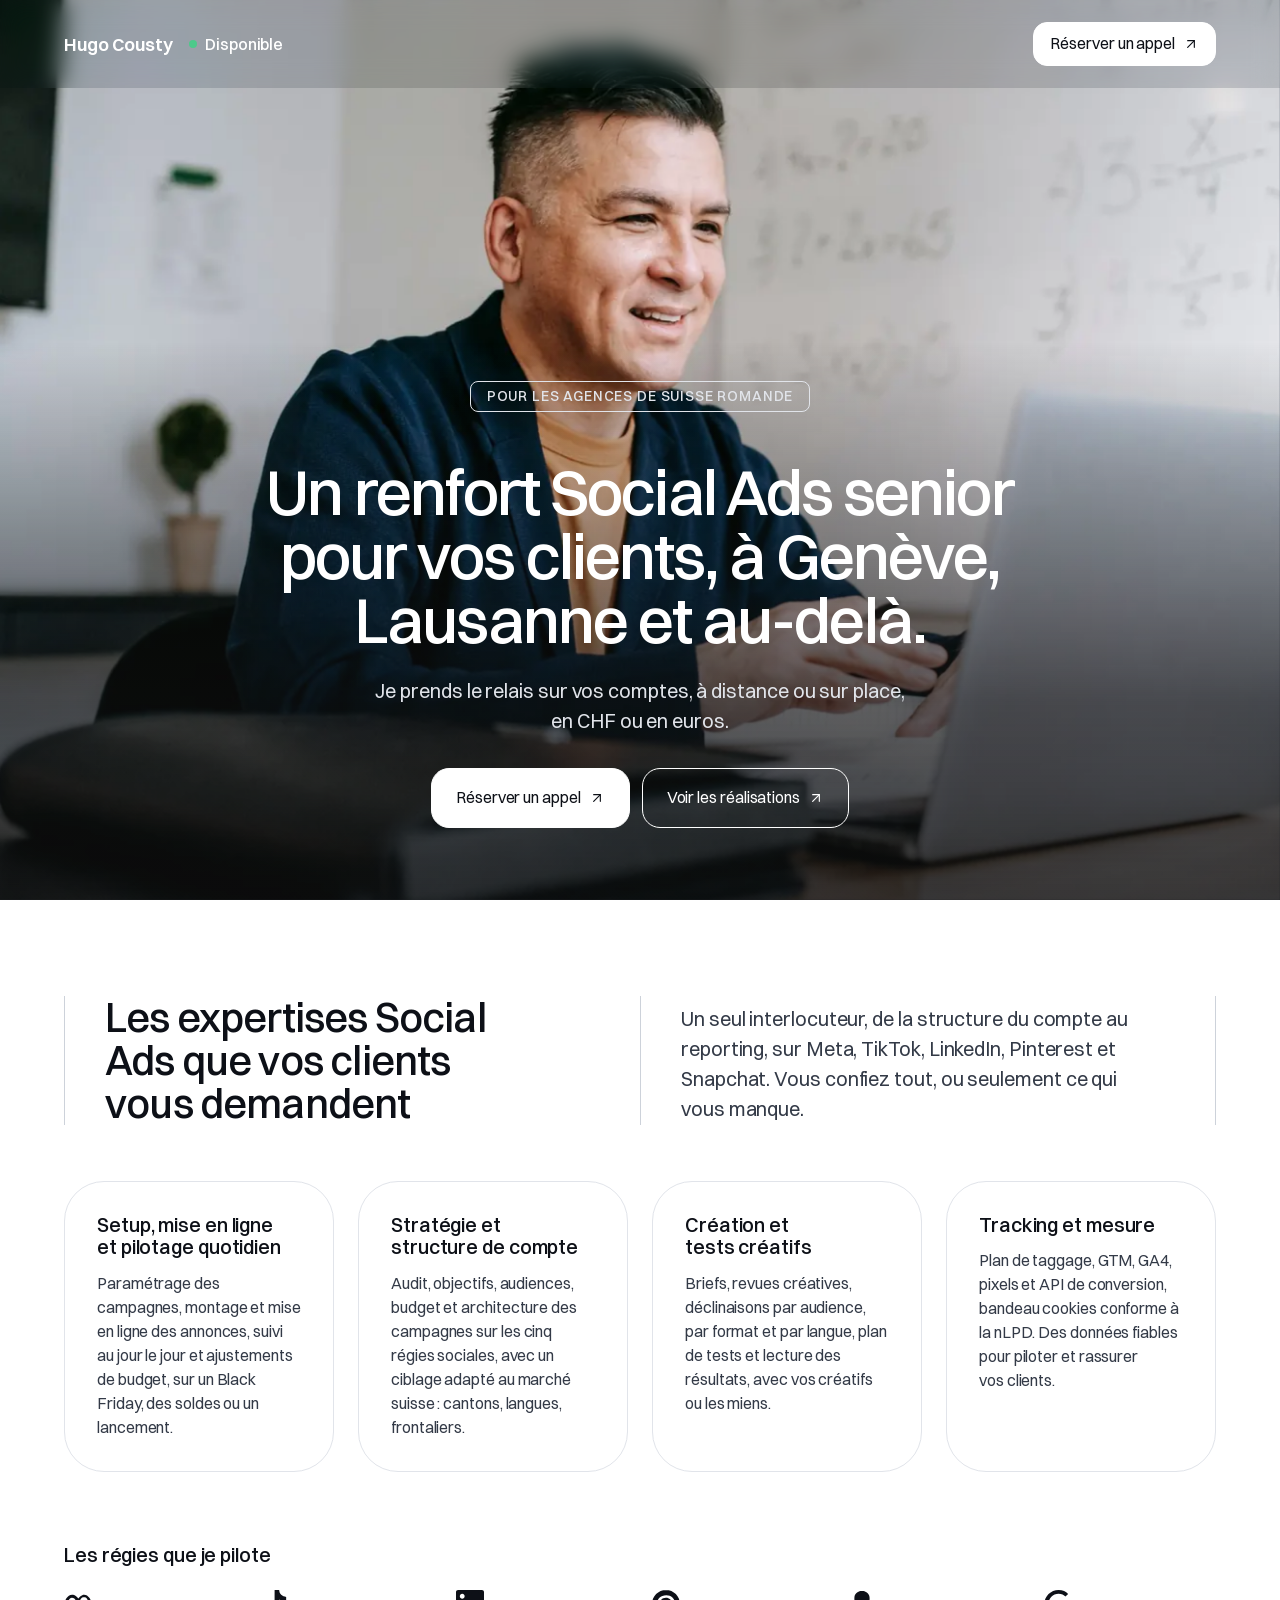
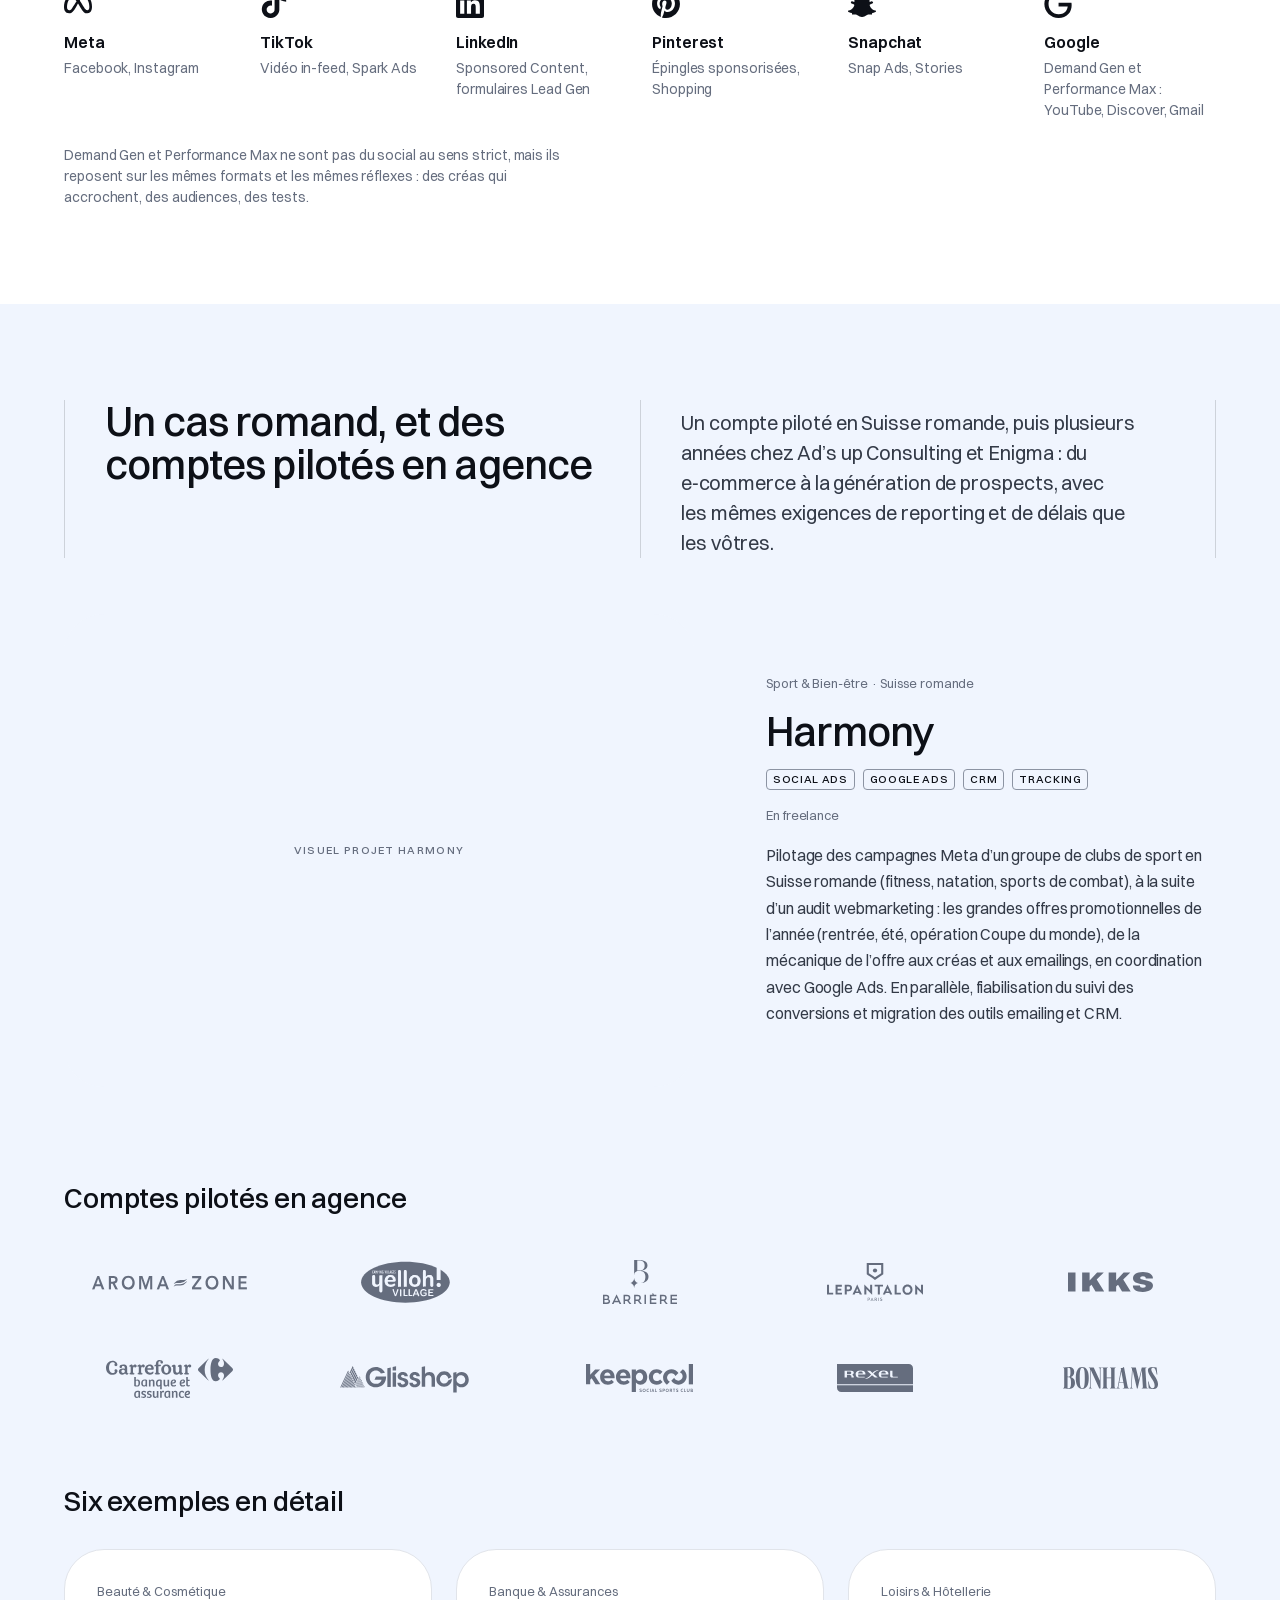
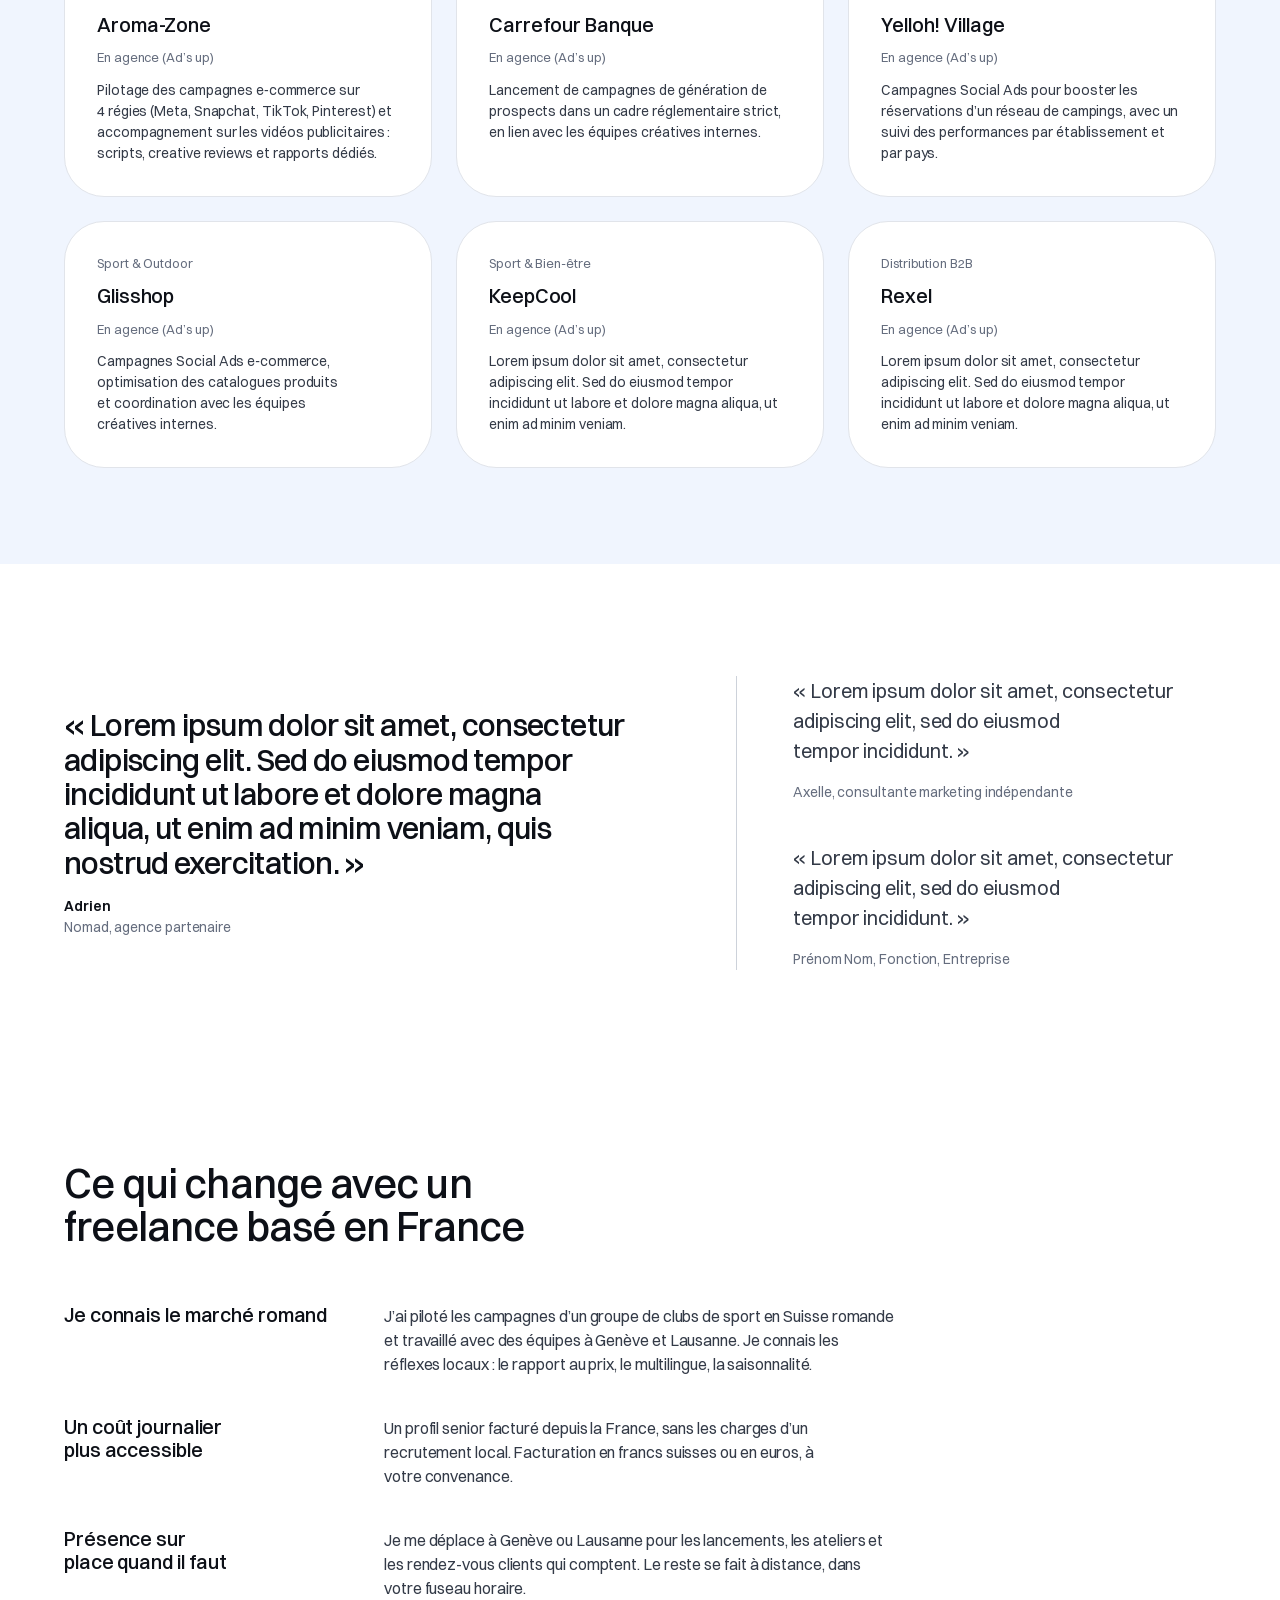
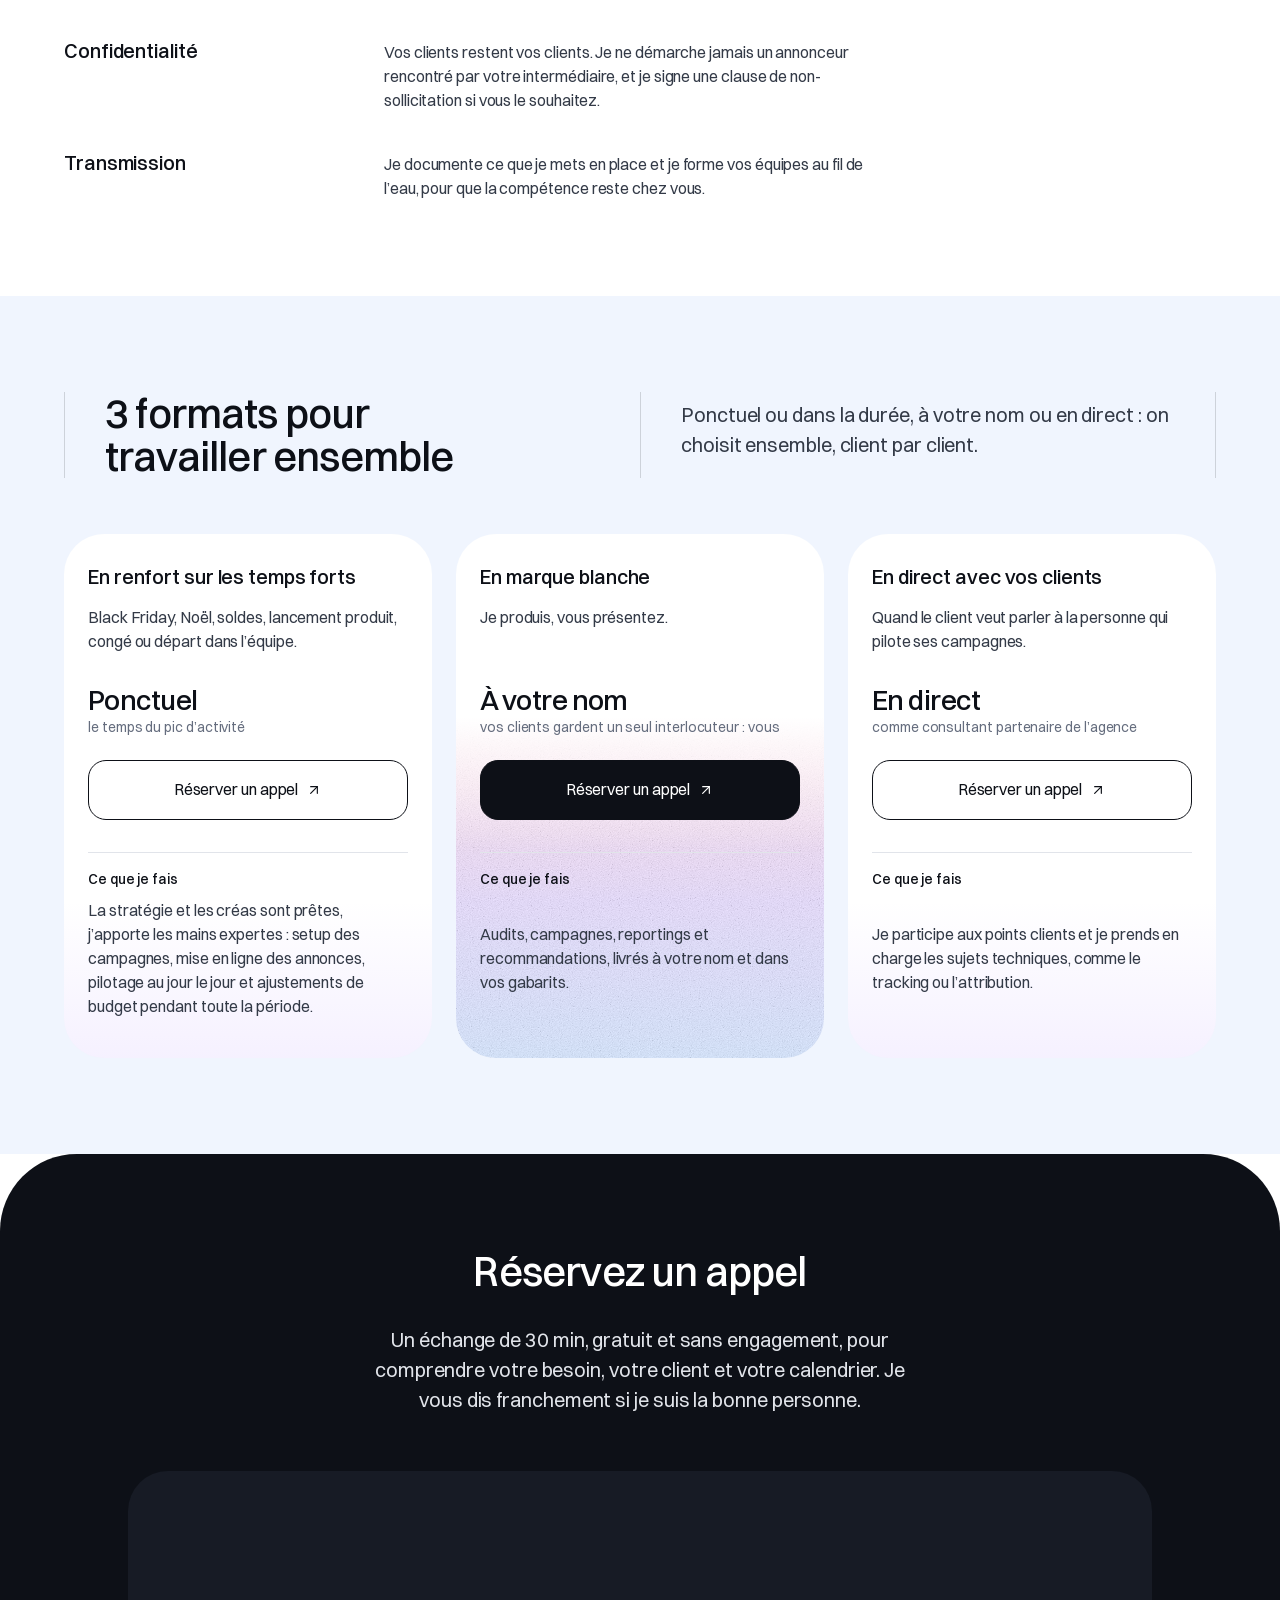
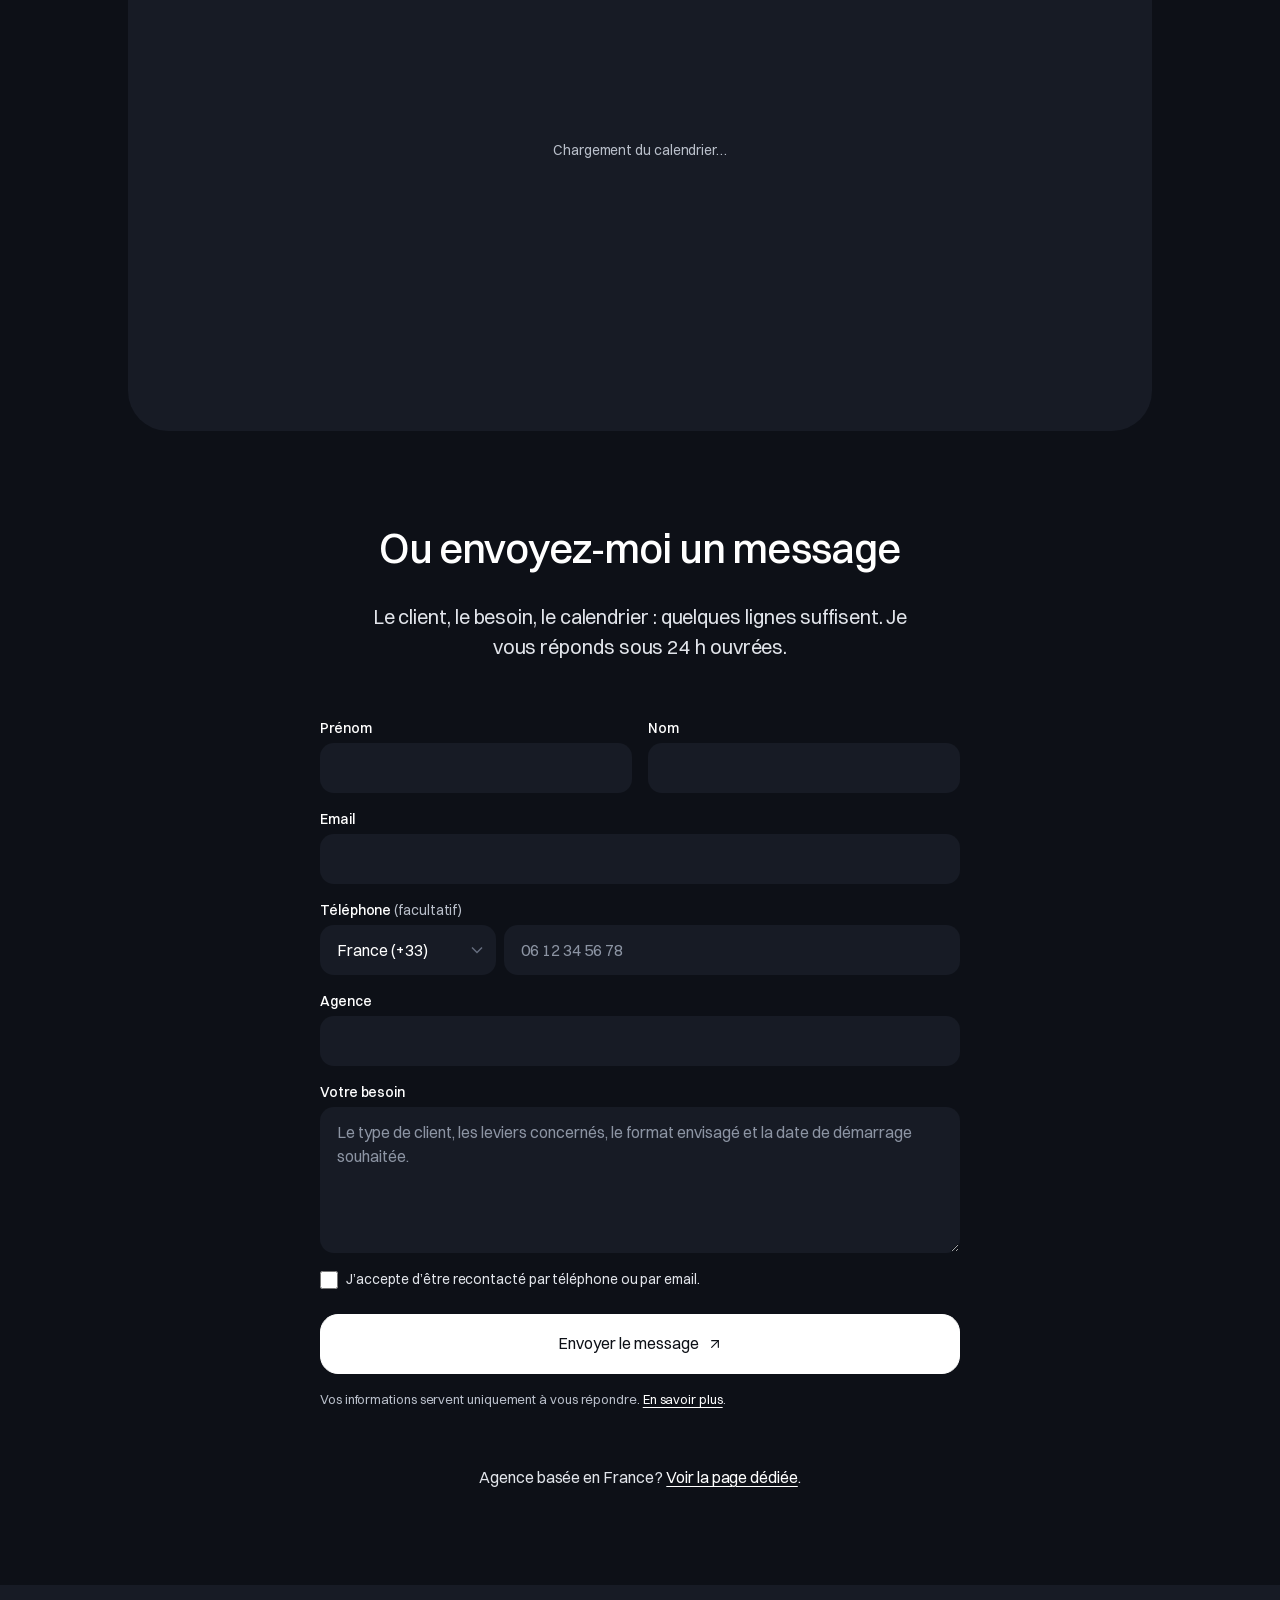
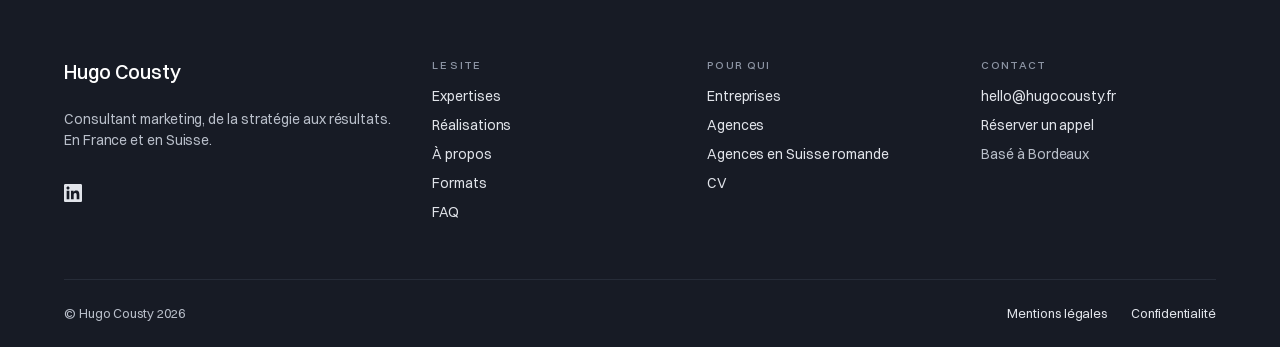
==== commit 34fbcc29: "Footer refait : identité, 3 colonnes de liens, barre légale - Haut : nom, phrase d'accroche et Linke" ====
--- a/agences-suisse/index.html
+++ b/agences-suisse/index.html
@@ -442,13 +442,49 @@
   <!-- FOOTER -->
   <footer class="site-footer site-footer--joined" data-theme="inverse" data-footer>
     <div class="container">
-      <div class="site-footer__bar">
-        <p class="site-footer__meta">© Hugo Cousty 2026 <a href="mailto:hello@hugocousty.fr">hello@hugocousty.fr</a> <a href="/cv/">CV</a> <a class="site-footer__social" href="https://www.linkedin.com/in/hugo-cousty/" target="_blank" rel="noopener" aria-label="LinkedIn de Hugo Cousty (nouvel onglet)"><span class="site-footer__icon" aria-hidden="true"></span></a></p>
-        <ul class="site-footer__list">
+      <div class="site-footer__top">
+        <div class="site-footer__brand">
+          <p class="site-footer__name">Hugo Cousty</p>
+          <p class="site-footer__tagline">Consultant marketing, de la stratégie aux résultats. En France et en Suisse.</p>
+          <a class="site-footer__social" href="https://www.linkedin.com/in/hugo-cousty/" target="_blank" rel="noopener" aria-label="LinkedIn de Hugo Cousty (nouvel onglet)"><span class="site-footer__icon" aria-hidden="true"></span></a>
+        </div>
+
+        <nav class="site-footer__col" aria-label="Plan du site">
+          <p class="site-footer__heading">Le site</p>
+          <ul>
+            <li><a href="/#expertises">Expertises</a></li>
+            <li><a href="/#realisations">Réalisations</a></li>
+            <li><a href="/#a-propos">À propos</a></li>
+            <li><a href="/#travailler-ensemble">Formats</a></li>
+            <li><a href="/#faq">FAQ</a></li>
+          </ul>
+        </nav>
+
+        <nav class="site-footer__col" aria-label="Pages">
+          <p class="site-footer__heading">Pour qui</p>
+          <ul>
+            <li><a href="/">Entreprises</a></li>
+            <li><a href="/agences/">Agences</a></li>
+            <li><a href="/agences-suisse/">Agences en Suisse romande</a></li>
+            <li><a href="/cv/">CV</a></li>
+          </ul>
+        </nav>
+
+        <div class="site-footer__col">
+          <p class="site-footer__heading">Contact</p>
+          <ul>
+            <li><a href="mailto:hello@hugocousty.fr">hello@hugocousty.fr</a></li>
+            <li><a href="/#reserver">Réserver un appel</a></li>
+            <li>Basé à Bordeaux</li>
+          </ul>
+        </div>
+      </div>
+
+      <div class="site-footer__bottom">
+        <p>© Hugo Cousty 2026</p>
+        <ul class="site-footer__legal">
           <li><a href="/mentions-legales/">Mentions légales</a></li>
           <li><a href="/confidentialite/">Confidentialité</a></li>
-          <li><a href="/agences/">Agences en France</a></li>
-          <li><a href="/">Vous êtes une entreprise&#8239;?</a></li>
         </ul>
       </div>
     </div>
--- a/assets/css/base.css
+++ b/assets/css/base.css
@@ -977,36 +977,74 @@
 .site-footer {
   overflow: hidden;
   border-radius: var(--contact-radius) var(--contact-radius) 0 0;
-  padding-block: var(--space-4);
+  padding-block: var(--space-4) var(--space-3);
   background: var(--surface-card); /* encre plus claire, via data-theme="inverse" */
   font-size: var(--text-body-sm);
   color: var(--text-muted);
 }
 
-/* Barre : empilée et centrée sur mobile, sur une ligne dès la tablette */
-.site-footer__bar {
-  display: flex;
-  flex-direction: column;
-  align-items: center;
-  gap: var(--space-2);
-  text-align: center;
-}
-
-.site-footer__meta {
-  display: flex;
-  flex-wrap: wrap;
-  align-items: center;
-  justify-content: center;
-  gap: var(--space-1) var(--space-3);
+/* Haut du footer : identité à gauche, puis 3 colonnes de liens.
+   Mobile : identité, puis colonnes de liens sur deux colonnes. */
+.site-footer__top {
+  display: grid;
+  grid-template-columns: repeat(2, minmax(0, 1fr));
+  gap: var(--space-5) var(--space-3);
+  padding-block: var(--space-4) var(--space-5);
+}
+
+.site-footer__brand {
+  grid-column: 1 / -1;
+  display: grid;
+  justify-items: start;
+  gap: var(--space-15);
+}
+
+.site-footer__name {
+  font-family: var(--font-display);
+  font-size: var(--text-h3);
+  font-weight: var(--weight-medium);
+  letter-spacing: var(--tracking-heading);
+  color: var(--text-primary);
+}
+
+.site-footer__tagline {
+  max-width: 22rem;
+  line-height: var(--leading-normal);
+}
+
+.site-footer__col {
+  display: grid;
+  align-content: start;
+  gap: var(--space-15);
+}
+
+.site-footer__heading {
+  font-size: var(--text-label);
+  font-weight: var(--weight-medium);
+  letter-spacing: var(--tracking-label);
+  text-transform: uppercase;
+  color: var(--text-faint);
+}
+
+.site-footer__col ul,
+.site-footer__legal {
+  margin: 0;
+  padding: 0;
+}
+
+.site-footer__col ul {
+  display: grid;
+  gap: var(--space-1);
+  list-style: none;
 }
 
 /* LinkedIn : pictogramme seul (Simple Icons, CC0), couleur du texte */
 .site-footer__social {
   display: inline-grid;
   place-items: center;
-  width: 32px;
-  height: 32px;
-  margin: -6px; /* zone de clic plus large sans décaler la ligne */
+  width: 40px;
+  height: 40px;
+  margin-left: -11px; /* aligne l'icône sur le texte, zone de clic large */
 }
 
 .site-footer__icon {
@@ -1017,31 +1055,43 @@
   mask: url("/assets/img/regies/linkedin.svg") center / contain no-repeat;
 }
 
-.site-footer__list {
+/* Bas du footer : copyright et liens légaux, sous un filet */
+.site-footer__bottom {
   display: flex;
   flex-wrap: wrap;
-  justify-content: center;
+  justify-content: space-between;
   gap: var(--space-1) var(--space-3);
+  padding-top: var(--space-3);
+  border-top: var(--border-width-hairline) solid var(--border-hairline);
+  font-size: var(--text-caption);
+}
+
+.site-footer__legal {
+  display: flex;
+  flex-wrap: wrap;
+  gap: var(--space-1) var(--space-3);
+  list-style: none;
 }
 
 .site-footer a {
-  color: var(--text-primary);
+  color: var(--text-secondary);
   text-decoration: none;
+  transition: color var(--duration-fast) var(--ease-out);
 }
 
 .site-footer a:hover {
-  color: var(--text-secondary);
-}
-
-@media (min-width: 48em) {
-  .site-footer__bar {
-    flex-direction: row;
-    justify-content: space-between;
-    text-align: left;
-  }
-
-  .site-footer__meta {
-    justify-content: flex-start;
+  color: var(--text-primary);
+}
+
+@media (min-width: 64em) {
+  .site-footer__top {
+    grid-template-columns: minmax(0, 1.4fr) repeat(3, minmax(0, 1fr));
+    gap: var(--space-5);
+    padding-block: var(--space-5) var(--space-6);
+  }
+
+  .site-footer__brand {
+    grid-column: auto;
   }
 }
 
--- a/assets/css/sections.css
+++ b/assets/css/sections.css
@@ -212,7 +212,7 @@
   margin: 0 auto var(--space-3);
   padding: 4px var(--space-2);
   border: var(--border-width-hairline) solid currentColor;
-  border-radius: var(--button-radius-small); /* 14 px, comme les petits boutons */
+  border-radius: 8px; /* entre les étiquettes (4 px) et les petits boutons (14 px) */
   font-family: var(--font-sans);
   font-size: var(--text-body-sm);
   font-weight: var(--weight-medium);
@@ -1246,30 +1246,25 @@
 }
 
 /* --- Orbe IA ---------------------------------------------------------------
-   Étincelle à quatre branches (SVG), deux plus petites qui scintillent, sur
-   un halo flou aux couleurs du dégradé. --ia-p (0 à 1) est posé par
-   main.js selon la position de la section dans l'écran : le halo tourne,
-   l'étincelle pivote, grossit un peu et monte légèrement. */
+   Étincelle à quatre branches (SVG), deux plus petites autour, sur un halo
+   flou aux couleurs du dégradé. Fixe (plus d'animation). */
 .ai-orb {
-  --ia-p: .5;
   position: relative;
   display: grid;
   place-items: center;
   width: var(--ai-orb-size);
   height: var(--ai-orb-size);
   margin-bottom: var(--space-2);
-  transform: translateY(calc((.5 - var(--ia-p)) * 40px));
 }
 
 .ai-orb__halo {
   position: absolute;
   inset: 8%;
   border-radius: 50%;
-  background: conic-gradient(from calc(var(--ia-p) * 360deg),
+  background: conic-gradient(from 180deg,
     var(--orb-1), var(--orb-2), var(--orb-3), var(--orb-4), var(--orb-1));
   filter: blur(14px) saturate(150%);
   opacity: 1;
-  animation: ai-orb-breathe 6s var(--ease-in-out) infinite;
 }
 
 /* Étincelle fine, remplie du même dégradé que les chiffres clés */
@@ -1278,7 +1273,6 @@
   width: 56%;
   height: 56%;
   fill: url(#ai-spark-grad);
-  transform: rotate(calc(var(--ia-p) * 90deg)) scale(calc(.85 + var(--ia-p) * .3));
   filter: drop-shadow(0 4px 10px rgba(58, 85, 194, .22));
 }
 
@@ -1286,7 +1280,6 @@
 .ai-orb__spark--tiny {
   position: absolute;
   filter: none;
-  animation: ai-orb-twinkle 3.2s var(--ease-in-out) infinite;
 }
 
 .ai-orb__spark--small {
@@ -1294,7 +1287,6 @@
   right: 4%;
   width: 18%;
   height: 18%;
-  transform: rotate(calc(var(--ia-p) * -120deg));
 }
 
 .ai-orb__spark--tiny {
@@ -1302,18 +1294,6 @@
   left: 6%;
   width: 11%;
   height: 11%;
-  transform: rotate(calc(var(--ia-p) * 160deg));
-  animation-delay: 1.6s;
-}
-
-@keyframes ai-orb-breathe {
-  0%, 100% { transform: scale(.92); }
-  50% { transform: scale(1.06); }
-}
-
-@keyframes ai-orb-twinkle {
-  0%, 100% { opacity: .25; }
-  50% { opacity: 1; }
 }
 
 /* Lecture au fil du scroll : les mots s'allument l'un après l'autre
@@ -1329,15 +1309,6 @@
 }
 
 @media (prefers-reduced-motion: reduce) {
-  .ai-orb,
-  .ai-orb__spark,
-  .ai-orb__spark--small,
-  .ai-orb__spark--tiny,
-  .ai-orb__halo {
-    animation: none;
-    transform: none;
-  }
-
   .ai-word {
     opacity: 1;
   }
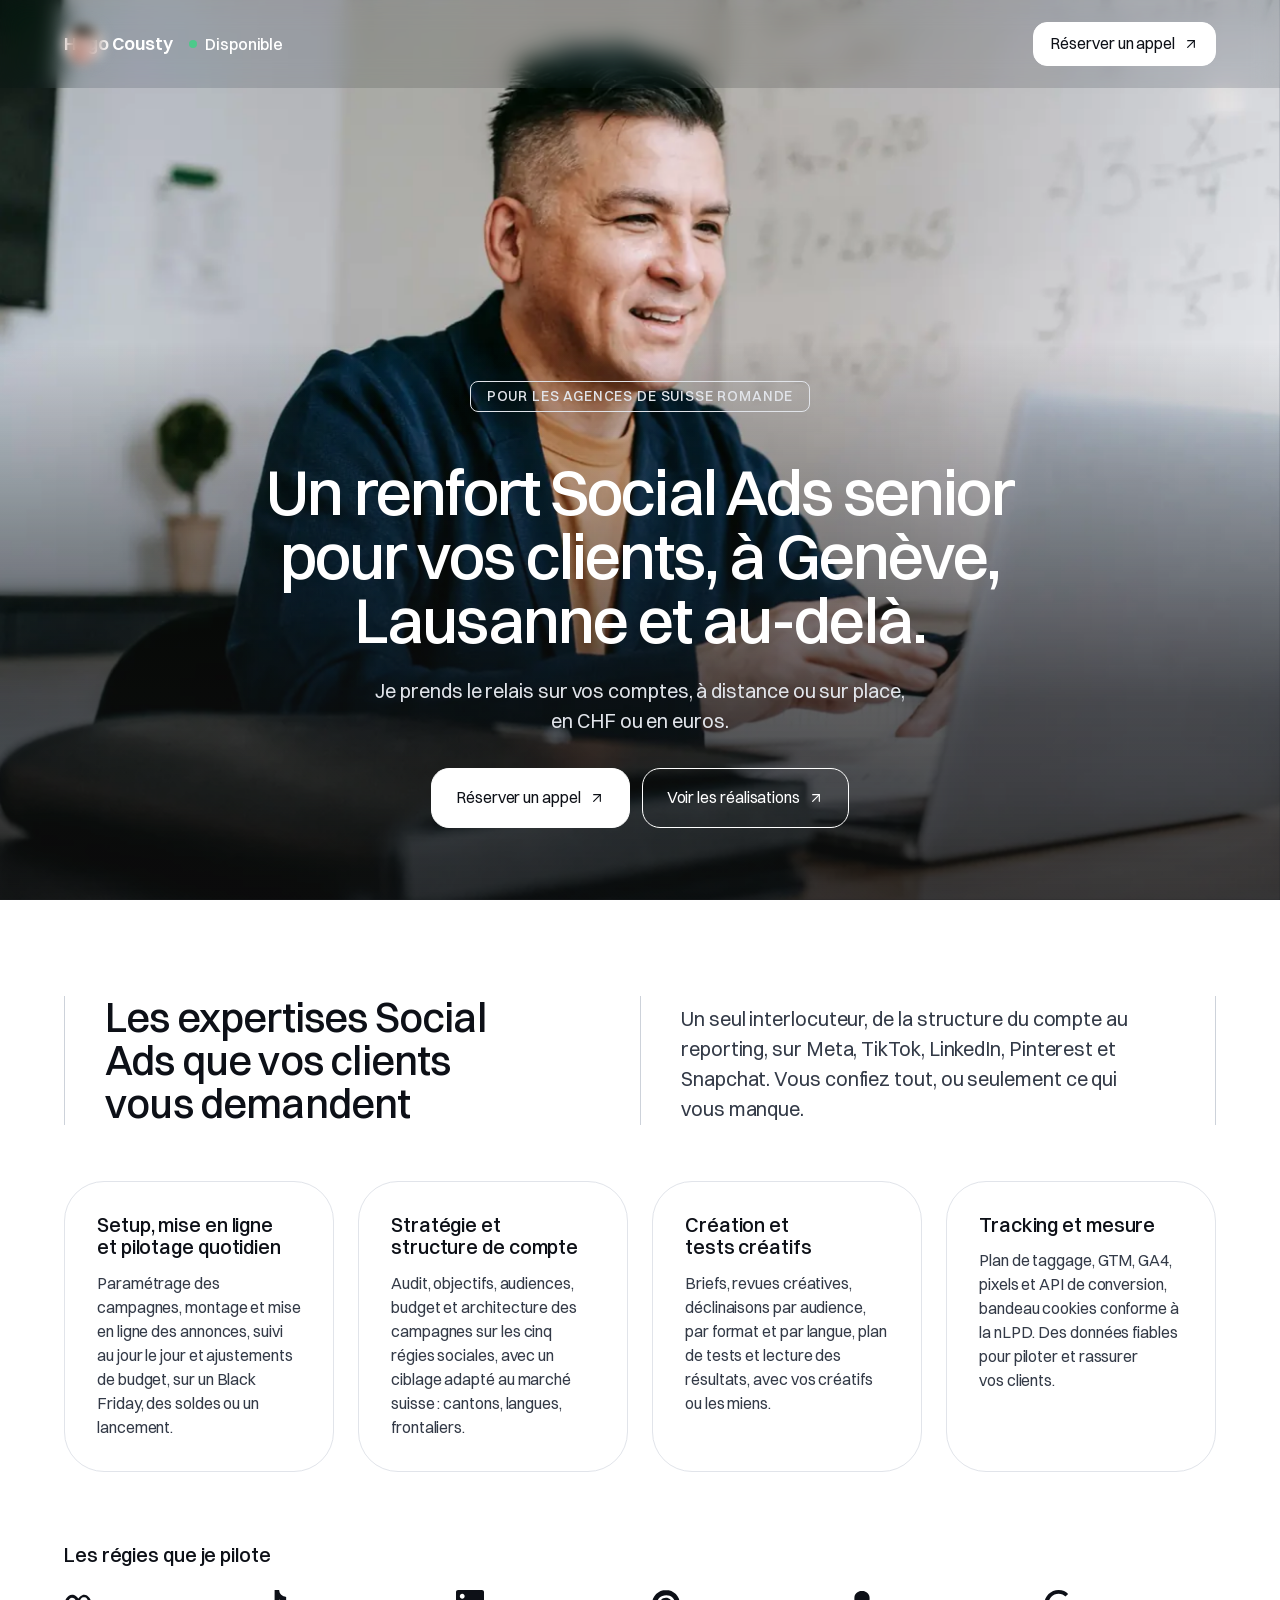
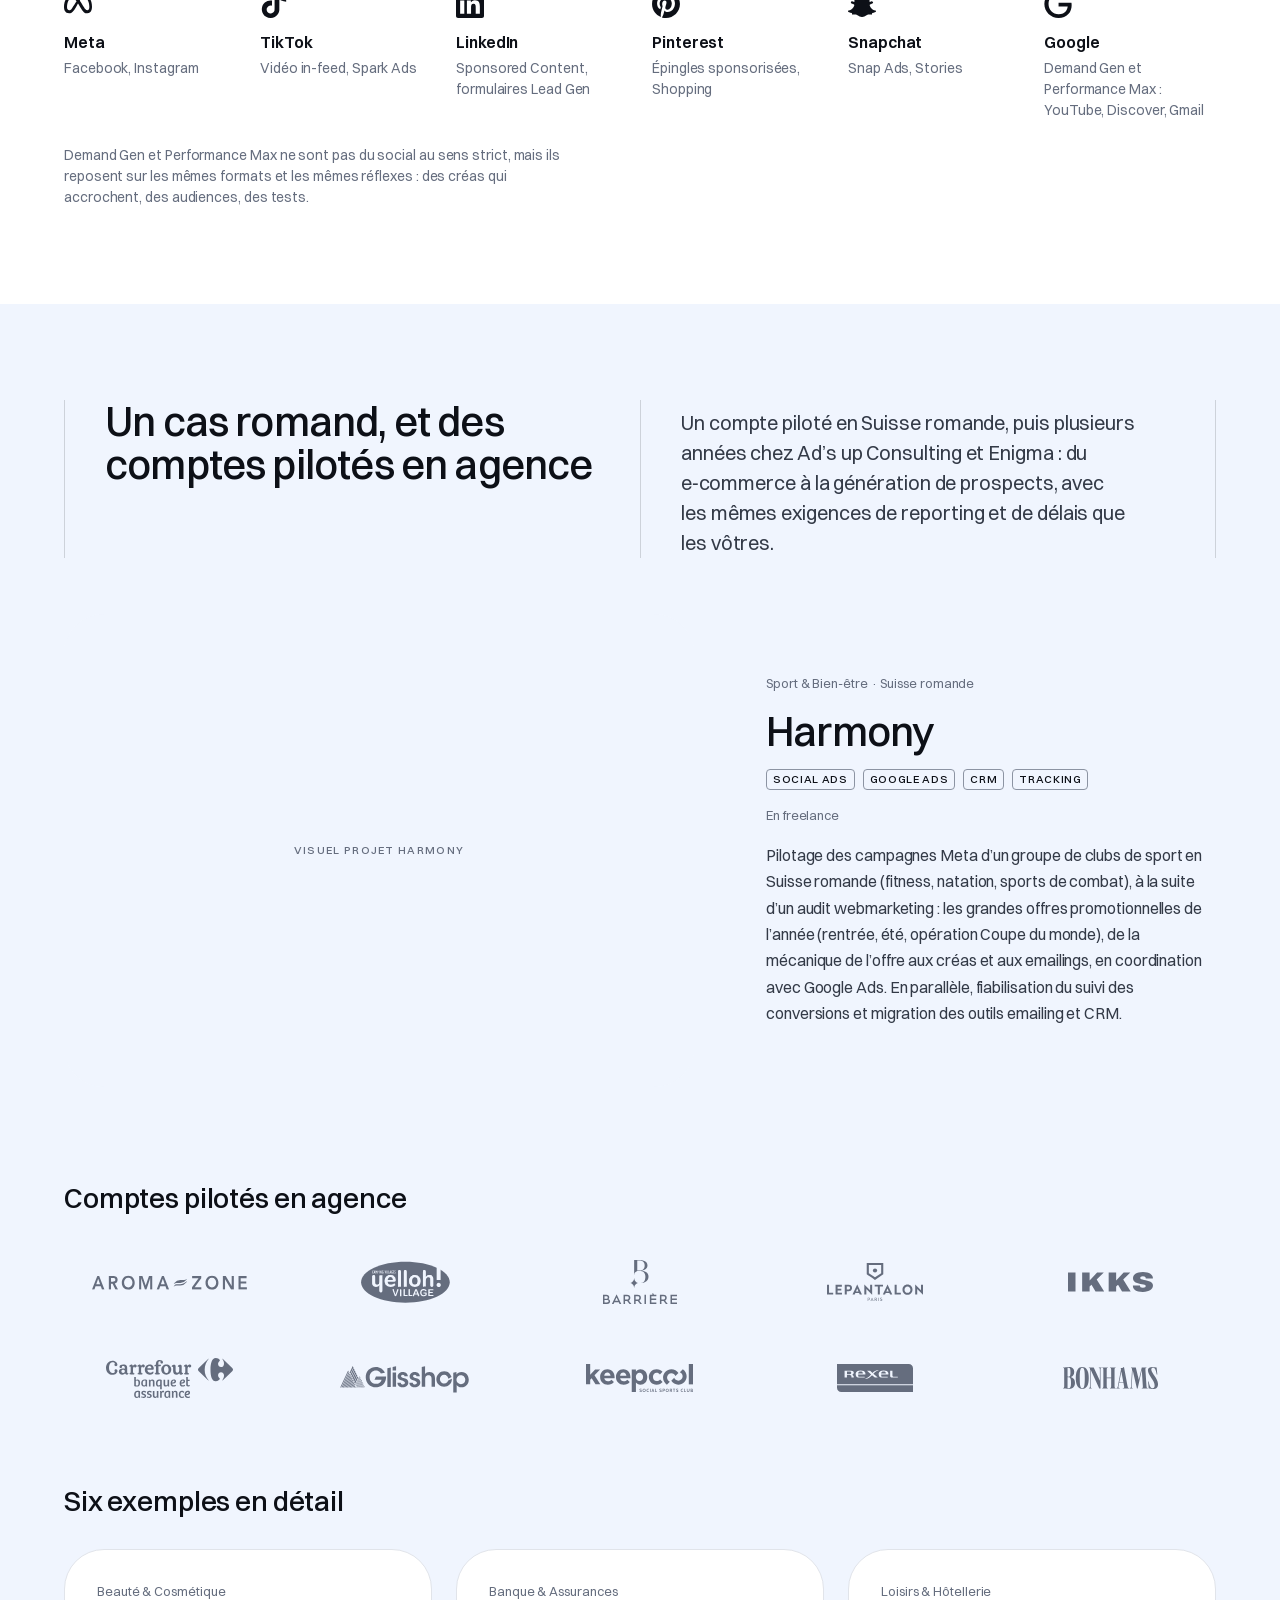
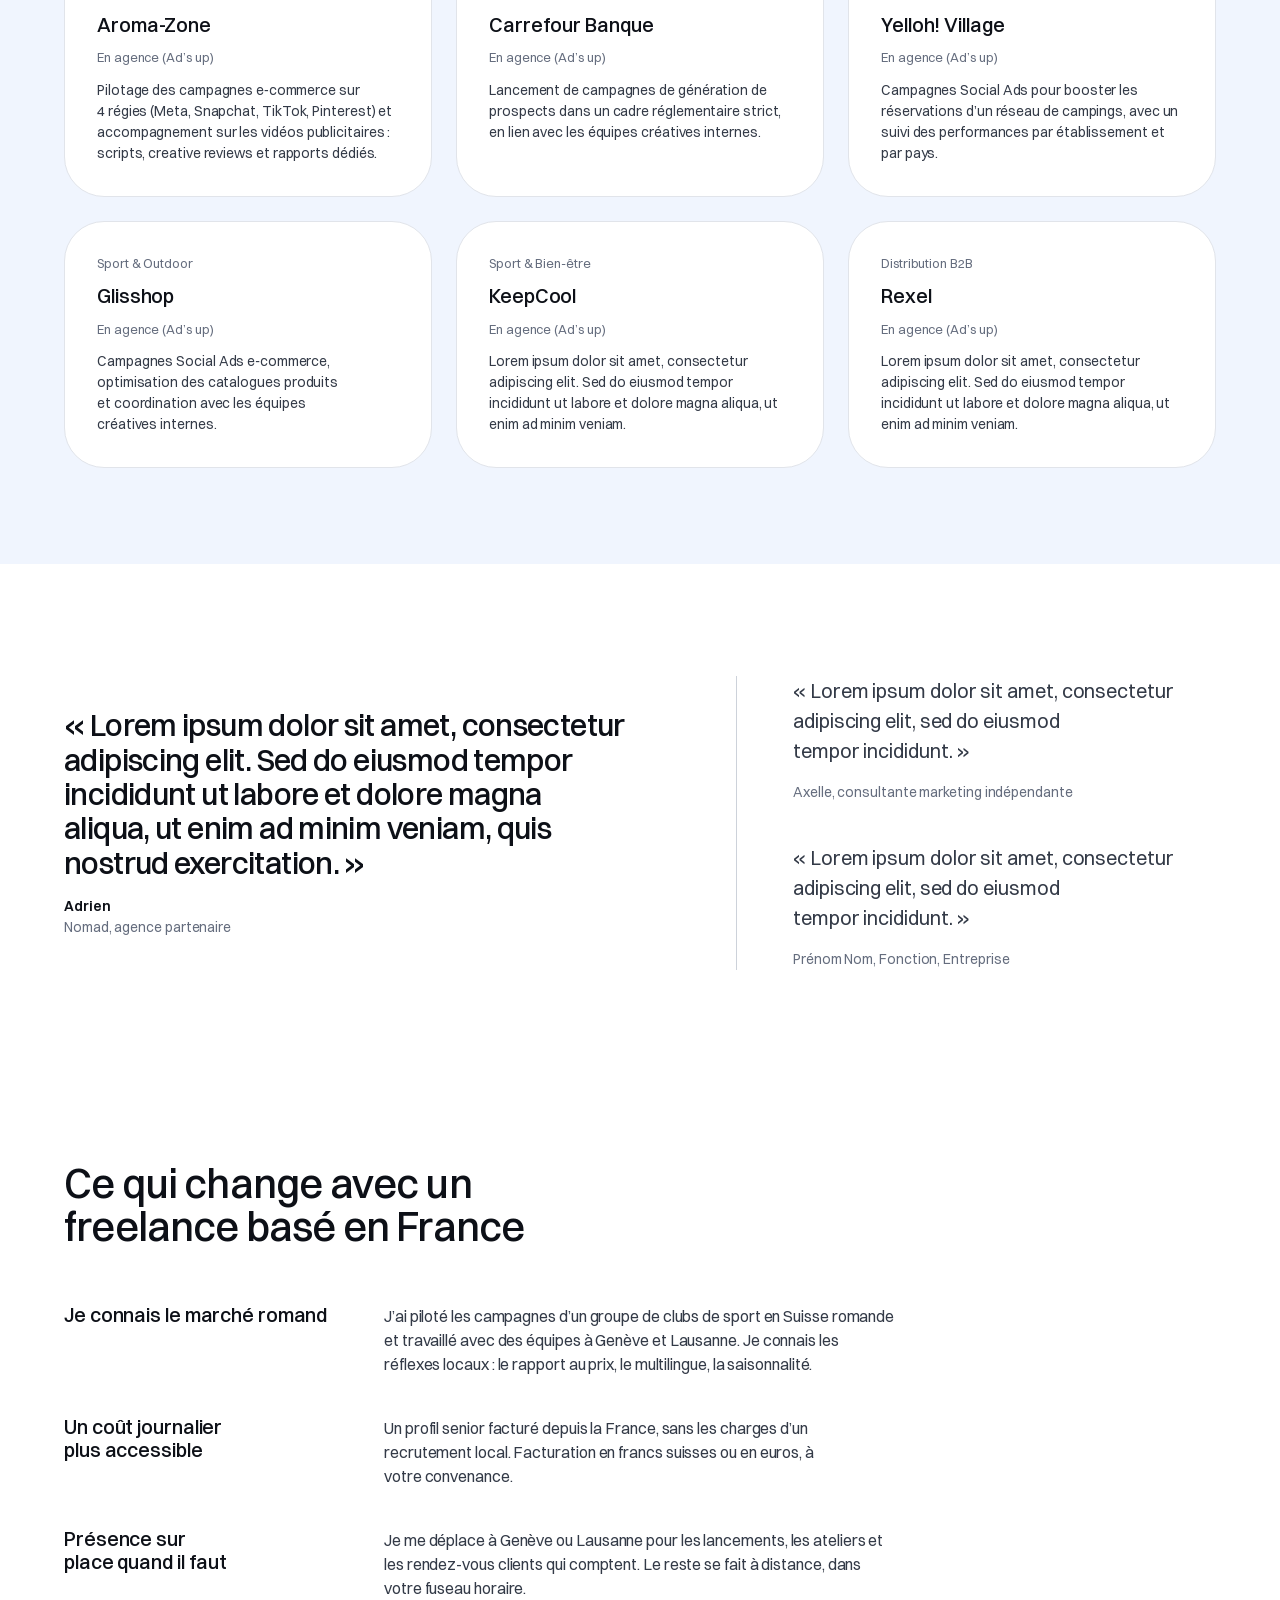
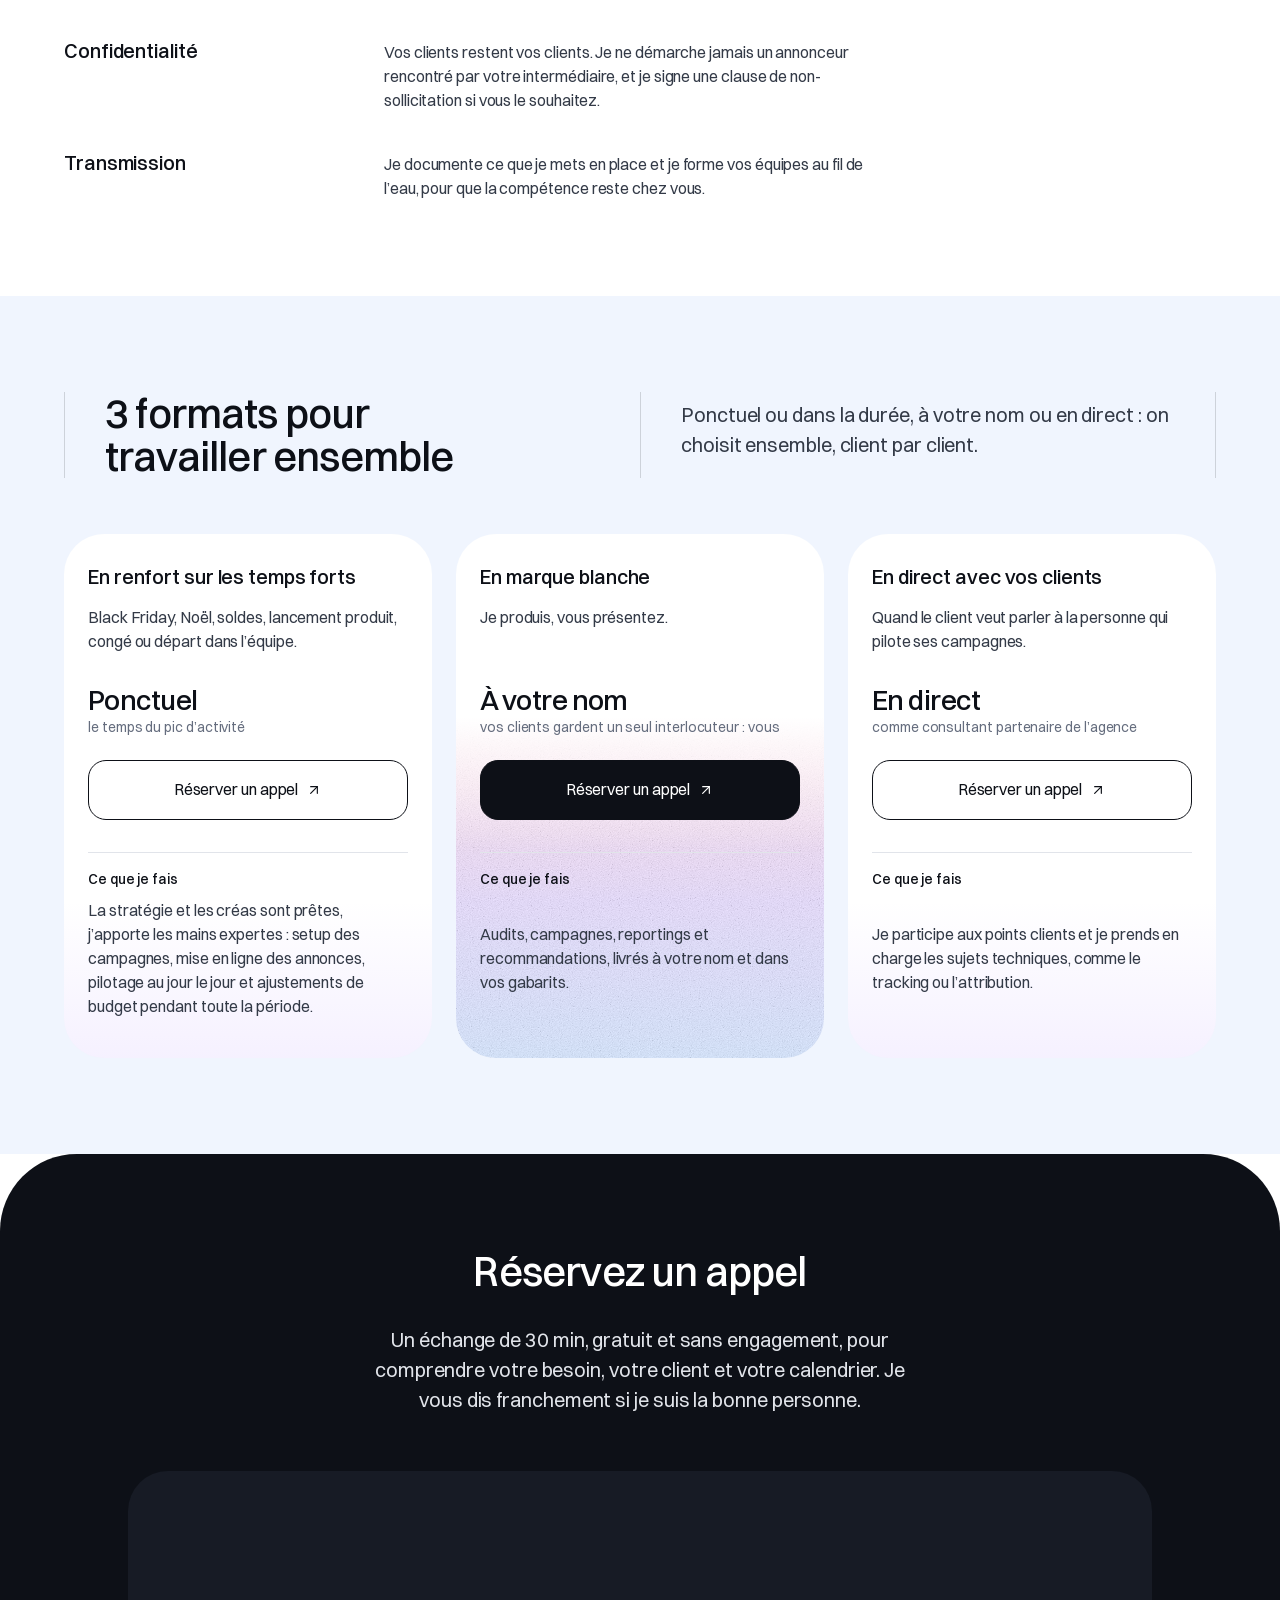
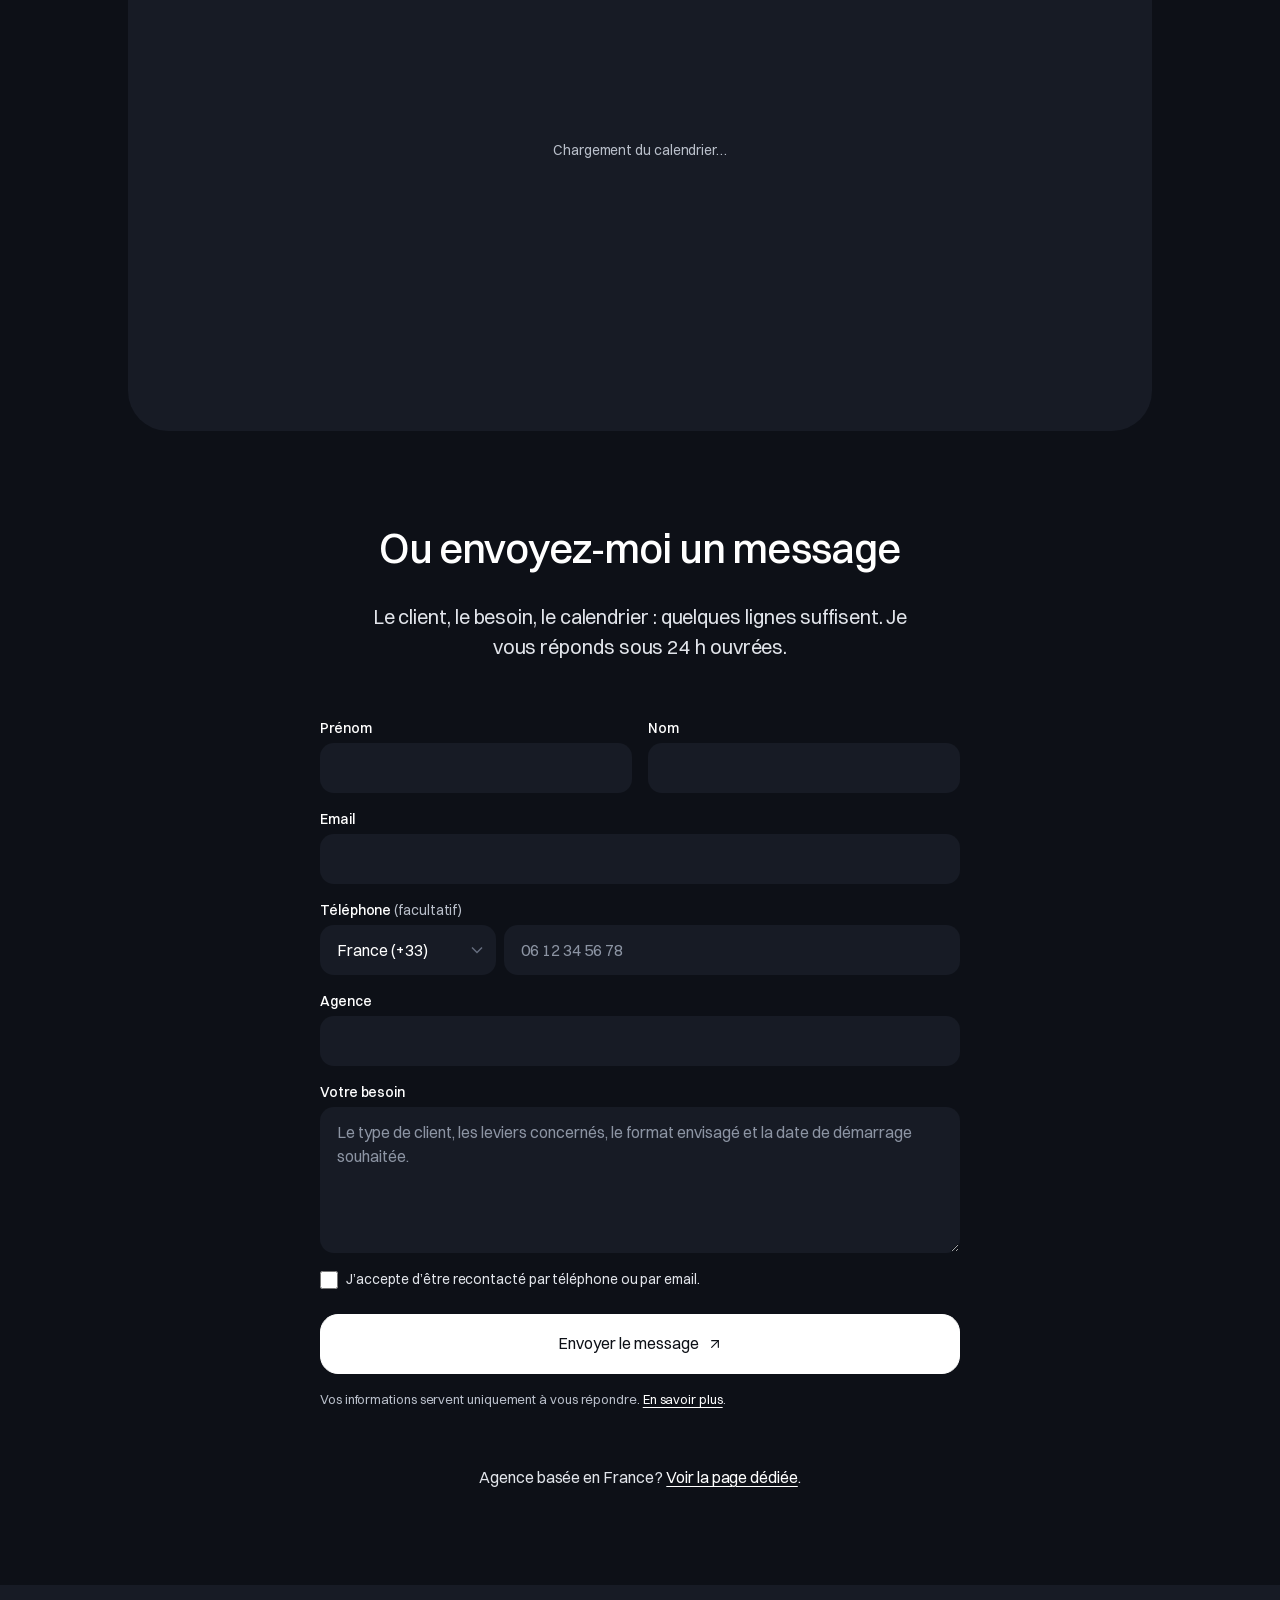
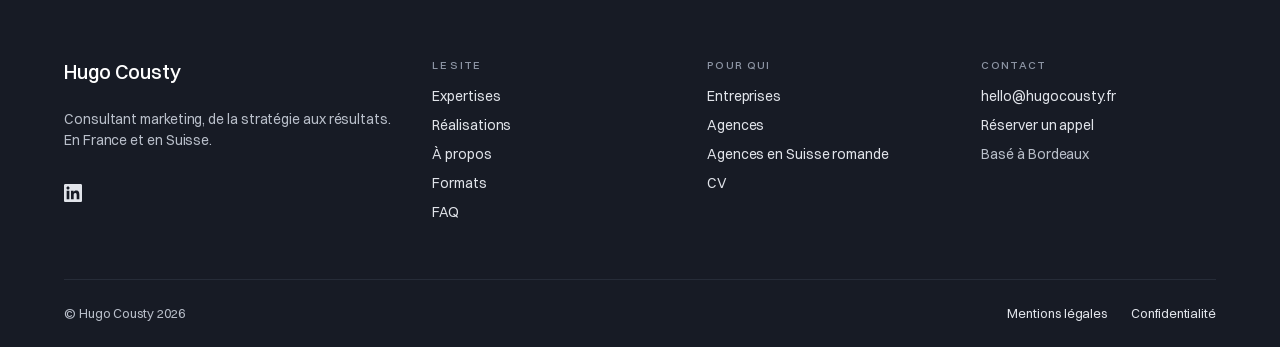
==== commit 14e86005: "En-tête : transition douce entre les deux versions de l'identité Le nom et « Disponible » glissent d" ====
--- a/agences-suisse/index.html
+++ b/agences-suisse/index.html
@@ -34,7 +34,7 @@
       <a class="site-id" href="/" aria-label="Hugo Cousty, retour à l’accueil">
         <span class="site-id__name" aria-hidden="true">Hugo Cousty</span>
         <img class="avatar" src="/assets/img/avatar.webp" alt="" width="64" height="64">
-        <span class="status"><span class="status__dot" aria-hidden="true"></span>Disponible</span>
+        <span class="status"><span class="status__dot" aria-hidden="true"></span><span class="status__label">Disponible</span></span>
       </a>
       <div class="site-header__actions">
         <a class="btn btn--primary btn--small site-header__cta" href="#reserver">Réserver un appel</a>
--- a/assets/css/tokens.css
+++ b/assets/css/tokens.css
@@ -155,6 +155,7 @@
   --text-lead: 20px;
   --text-body: 16px;
   --text-header-name: 18px; /* nom dans l'en-tête */
+  --text-header-name-small: 15px; /* nom à côté de la photo (en-tête clair) */
   --text-body-sm: 14px;
   --text-caption: 13px;
   --text-label: 11px;
--- a/assets/css/base.css
+++ b/assets/css/base.css
@@ -625,8 +625,6 @@
 
 /* Identité : photo ronde + statut de disponibilité (point vert) */
 .site-id {
-  display: inline-flex;
-  align-items: center;
   color: var(--text-primary);
   text-decoration: none;
   white-space: nowrap;
@@ -637,72 +635,90 @@
   text-decoration: none;
 }
 
-/* Identité : sur le hero et les blocs sombres, le nom ; dès que la barre
-   passe sur fond clair (après le hero), la photo ronde le remplace.
-   Transition en deux temps : l'élément qui part s'efface (flou + léger
-   glissement) pendant que la place se resserre en douceur ; celui qui
-   arrive apparaît juste après (zoom léger + mise au point), sans saut du
-   statut. Désactivée si l'utilisateur réduit les animations (tokens). */
-.site-id__name,
+/* Identité, deux états :
+   - sur le hero et les blocs sombres : « Hugo Cousty · Disponible » sur
+     une ligne ;
+   - sur fond clair (après le hero) : la photo ronde à gauche, et à sa
+     droite le nom au-dessus de « Disponible », en plus petit.
+   Désactivé si animations réduites. */
+.site-id {
+  display: grid;
+  grid-template-areas: "avatar name status";
+  grid-template-columns: auto auto auto;
+  align-items: center;
+}
+
+.site-id .avatar { grid-area: avatar; }
+.site-id__name   { grid-area: name; }
+.site-id .status { grid-area: status; }
+
+/* Le passage d'une version à l'autre est animé en JS (module 3 de
+   main.js) : le nom et « Disponible » glissent de leur ancienne place à
+   la nouvelle en changeant de taille, la pastille réapparaît en fondu.
+   Ici, seule la photo a sa transition (fondu, zoom, mise au point). */
 .site-id .avatar {
-  --id-move: var(--duration-morph) var(--ease-morph);
-  --id-fade: calc(var(--duration-morph) * .55) var(--ease-out);
-  --id-delay: calc(var(--duration-morph) * .35);
-  overflow: hidden;
-  /* Sortie : s'efface tout de suite, la largeur suit */
   transition:
-    max-width var(--id-move),
-    width var(--id-move),
-    margin var(--id-move),
-    opacity var(--id-fade),
-    filter var(--id-fade),
-    transform var(--id-fade);
+    opacity var(--duration-morph) var(--ease-out),
+    filter var(--duration-morph) var(--ease-out),
+    transform var(--duration-morph) var(--ease-out);
 }
 
 .site-id__name {
-  max-width: 6.2em; /* largeur réelle de « Hugo Cousty » : la place se resserre sans à-coup */
   margin-right: var(--space-2);
   font-size: var(--text-header-name);
   font-weight: var(--weight-semibold);
   letter-spacing: var(--tracking-heading);
+  line-height: 1.2;
   white-space: nowrap;
 }
 
+/* Sur fond sombre, la photo sort du flux (posée à gauche, invisible) :
+   elle peut s'effacer sur place pendant que le nom glisse vers la gauche. */
+.site-id {
+  position: relative;
+}
+
 .site-id .avatar {
-  width: 0;
-  margin-right: 0;
+  position: absolute;
+  top: calc(50% - var(--avatar-size) / 2);
+  left: 0;
+  max-width: none; /* sinon limitée à la colonne vide (largeur 0) */
   opacity: 0;
   filter: blur(6px);
   transform: scale(.7);
-}
-
-/* Fond clair : le nom s'en va, la photo arrive */
+  pointer-events: none;
+}
+
+/* Fond clair : photo à gauche, nom et statut empilés à droite */
+.site-header:not([data-theme="inverse"]) .site-id {
+  grid-template-areas:
+    "avatar name"
+    "avatar status";
+  grid-template-columns: auto auto;
+  row-gap: 1px;
+}
+
 .site-header:not([data-theme="inverse"]) .site-id__name {
-  max-width: 0;
   margin-right: 0;
-  opacity: 0;
-  filter: blur(6px);
-  transform: translateY(-4px);
+  font-size: var(--text-header-name-small);
+}
+
+.site-header:not([data-theme="inverse"]) .site-id .status {
+  font-size: var(--text-caption);
+  line-height: 1.2;
+}
+
+/* La pastille passe après « Disponible » */
+.site-header:not([data-theme="inverse"]) .site-id .status__dot {
+  order: 1;
 }
 
 .site-header:not([data-theme="inverse"]) .site-id .avatar {
-  width: var(--avatar-size);
+  position: static;
   margin-right: var(--space-15);
   opacity: 1;
   filter: blur(0);
   transform: scale(1);
-}
-
-/* Entrée : la place s'ouvre, puis l'élément apparaît avec un léger retard */
-.site-header:not([data-theme="inverse"]) .site-id .avatar,
-.site-header[data-theme="inverse"] .site-id__name {
-  transition:
-    max-width var(--id-move),
-    width var(--id-move),
-    margin var(--id-move),
-    opacity var(--id-fade) var(--id-delay),
-    filter var(--id-fade) var(--id-delay),
-    transform var(--duration-morph) var(--ease-out) var(--id-delay);
 }
 
 .avatar {
--- a/assets/css/sections.css
+++ b/assets/css/sections.css
@@ -285,10 +285,21 @@
   }
 }
 
-/* Photo du hero : glisse plus lentement que la page (main.js, --hero-shift) */
+/* Photo du hero au défilement (main.js pose --hero-p, de 0 à 1 pendant
+   qu'on quitte le hero) : elle zoome doucement, devient floue et
+   s'assombrit, comme une mise au point qui se perd. Le texte, lui, monte
+   et s'efface un peu plus vite. */
 img.hero__photo {
-  transform: translate3d(0, var(--hero-shift, 0px), 0);
-  will-change: transform;
+  transform: scale(calc(1 + var(--hero-p, 0) * .25));
+  filter: blur(calc(var(--hero-p, 0) * 14px)) brightness(calc(1 - var(--hero-p, 0) * .35));
+  will-change: transform, filter;
+}
+
+.hero__body {
+  /* le texte reste net jusqu'aux deux tiers du parcours, puis s'atténue
+     légèrement (jamais sous 30 %) */
+  opacity: clamp(.3, calc(1 - (var(--hero-p, 0) - .65) * 2), 1);
+  transform: translateY(calc(var(--hero-p, 0) * -24px));
 }
 
 
